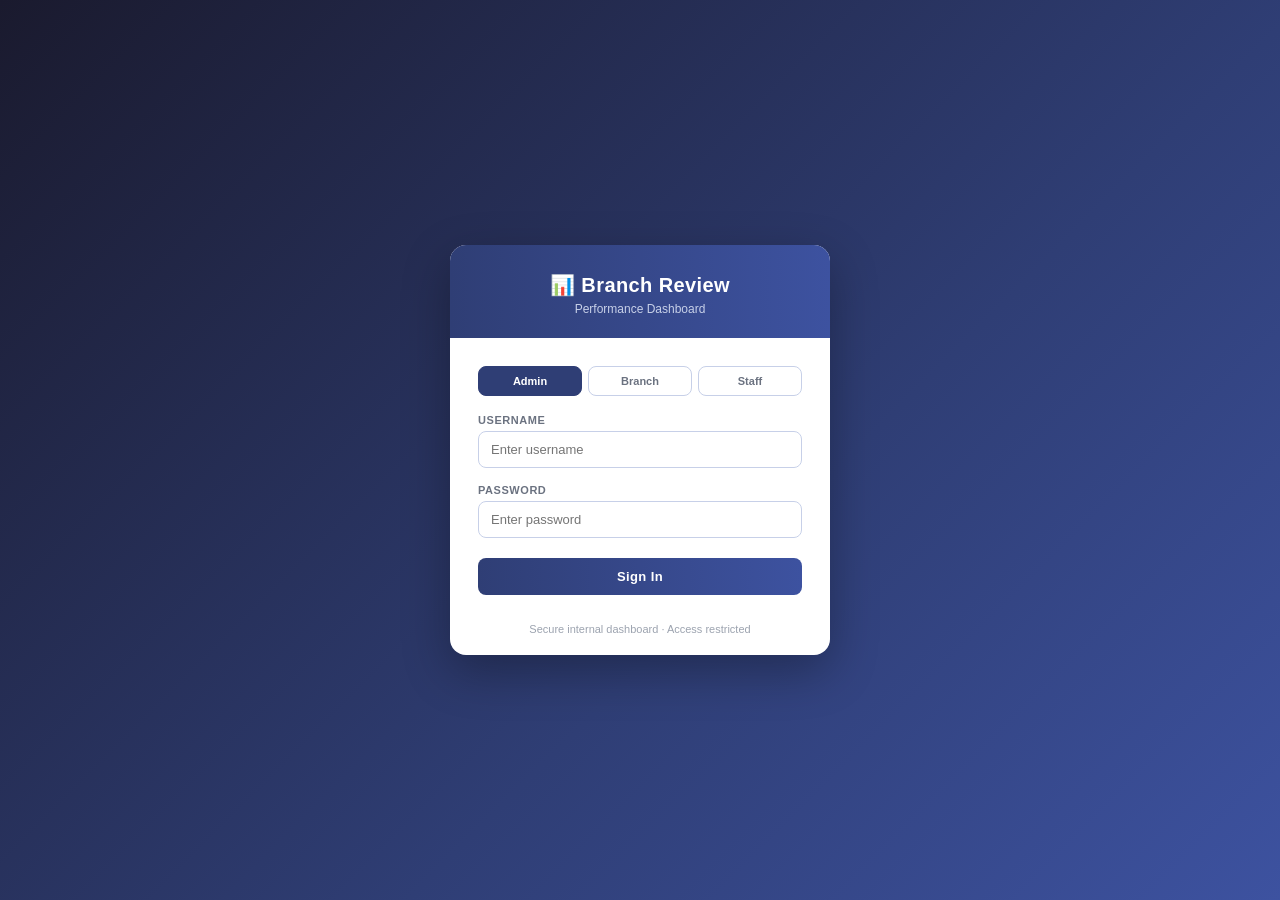
==== index.html @ c867aa6b "Update index.html" ====
<!DOCTYPE html>
<html lang="en">
<head>
  <title>Branch Review Dashboard</title>
  <meta name="viewport" content="width=device-width, initial-scale=1">
  <link href="https://fonts.googleapis.com/css2?family=Inter:ital,opsz,wght@0,14..32,300;0,14..32,400;0,14..32,500;0,14..32,600;0,14..32,700;1,14..32,400&display=swap" rel="stylesheet">
  <style>
    *, *::before, *::after { box-sizing: border-box; margin: 0; padding: 0; }

    :root {
      --bg:        #f0f2f8;
      --surf:      #ffffff;
      --surf2:     #f7f8fc;
      --surf3:     #eef0f7;
      --border:    rgba(60,80,160,0.13);
      --border2:   rgba(60,80,160,0.22);
      --navy:      #1e3a8a;
      --navy2:     #2d4db0;
      --navy3:     #3b5ec4;
      --text:      #0f172a;
      --text2:     #475569;
      --text3:     #94a3b8;
      --green:     #166534;
      --green-l:   #dcfce7;
      --green-b:   #86efac;
      --amber:     #92400e;
      --amber-l:   #fef3c7;
      --amber-b:   #fcd34d;
      --red:       #991b1b;
      --red-l:     #fee2e2;
      --red-b:     #fca5a5;
      --blue:      #1e40af;
      --blue-l:    #dbeafe;
      --blue-b:    #93c5fd;
      /* RD teal */
      --teal:      #0f766e;
      --teal-l:    #ccfbf1;
      --teal-b:    #5eead4;
      --r:         14px;
      --r-sm:      9px;
      --shadow:    0 1px 3px rgba(15,23,80,.07), 0 4px 16px rgba(15,23,80,.05);
      --shadow-md: 0 4px 20px rgba(15,23,80,.13);
    }

    body {
      font-family: 'Inter', system-ui, sans-serif;
      background: var(--bg);
      color: var(--text);
      font-size: 13px;
      line-height: 1.5;
      min-height: 100vh;
      -webkit-font-smoothing: antialiased;
    }

    /* ━━━ TOPBAR ━━━ */
    .topbar {
      background: var(--navy);
      height: 54px;
      padding: 0 20px;
      display: flex;
      align-items: center;
      gap: 8px;
      position: sticky;
      top: 0;
      z-index: 400;
      box-shadow: 0 2px 12px rgba(15,23,80,.25);
    }
    .topbar h1 {
      font-size: 15px;
      font-weight: 700;
      color: #fff;
      flex: 1;
      min-width: 0;
      white-space: nowrap;
      overflow: hidden;
      text-overflow: ellipsis;
      letter-spacing: -.01em;
      display: flex;
      align-items: center;
      gap: 8px;
    }
    .topbar h1::before {
      content: '';
      display: inline-block;
      width: 26px; height: 26px;
      background: linear-gradient(135deg,#60a5fa,#818cf8);
      border-radius: 7px;
      flex-shrink: 0;
    }
    .topbar a.nav-link {
      font-size: 12px;
      font-family: inherit;
      text-decoration: none;
      padding: 6px 13px;
      border-radius: 7px;
      background: rgba(255,255,255,.10);
      color: rgba(255,255,255,.88);
      font-weight: 500;
      transition: background .15s;
      white-space: nowrap;
      border: 1px solid rgba(255,255,255,.12);
    }
    .topbar a.nav-link:hover { background: rgba(255,255,255,.18); }
    .topbar a.nav-link.admin-link {
      background: rgba(251,191,36,.15);
      color: #fbbf24;
      border-color: rgba(251,191,36,.25);
    }
    select {
      font-family: inherit;
      font-size: 12px;
      padding: 6px 10px;
      border: 1px solid rgba(255,255,255,.18);
      border-radius: 7px;
      background: rgba(255,255,255,.10);
      color: #fff;
      cursor: pointer;
      outline: none;
    }
    select option { background: #1e3a8a; color: #fff; }
    .tb-btn {
      font-family: inherit;
      font-size: 12px;
      padding: 6px 13px;
      border: 1px solid rgba(255,255,255,.15);
      border-radius: 7px;
      background: rgba(255,255,255,.10);
      color: rgba(255,255,255,.88);
      cursor: pointer;
      font-weight: 500;
      transition: background .15s;
      white-space: nowrap;
    }
    .tb-btn:hover { background: rgba(255,255,255,.18); }
    .tb-btn.danger {
      background: rgba(239,68,68,.15);
      border-color: rgba(239,68,68,.25);
      color: #fca5a5;
    }
    .tb-btn.danger:hover { background: rgba(239,68,68,.25); }
    #userInfo { font-size: 11px; color: rgba(255,255,255,.4); white-space: nowrap; flex-shrink: 0; }
    .topbar-controls { display: contents; }
    .tb-hamburger { display: none; }

    /* ━━━ LAYOUT ━━━ */
    .main {
      padding: 16px 18px;
      display: flex;
      flex-direction: column;
      gap: 14px;
      max-width: 1440px;
      margin: 0 auto;
    }

    /* ━━━ BASE CARD ━━━ */
    .card {
      background: var(--surf);
      border: 1px solid var(--border);
      border-radius: var(--r);
      overflow: hidden;
      box-shadow: var(--shadow);
    }

    /* ━━━ CARD HEADER ━━━ */
    .card-head {
      padding: 12px 18px;
      border-bottom: 1px solid var(--border);
      display: flex;
      align-items: center;
      justify-content: space-between;
      flex-wrap: wrap;
      gap: 6px;
      background: var(--navy);
    }
    .card-head h2 {
      font-size: 13px;
      font-weight: 600;
      color: #fff;
      letter-spacing: -.01em;
    }
    .card-head .ch-sub {
      font-size: 11px;
      color: rgba(255,255,255,.45);
    }

    /* ━━━ MONTH ROW ━━━ */
    .months-row {
      display: flex;
      flex-wrap: wrap;
      gap: 5px;
      padding: 11px 16px;
      border-bottom: 1px solid var(--border);
      align-items: center;
      background: var(--surf2);
    }
    .months-lbl {
      font-size: 10px;
      font-weight: 600;
      letter-spacing: .08em;
      text-transform: uppercase;
      color: var(--text3);
      margin-right: 4px;
      flex-shrink: 0;
    }
    .chip {
      display: inline-block;
      padding: 4px 11px;
      border-radius: 20px;
      background: var(--surf);
      border: 1px solid var(--border2);
      font-size: 11px;
      cursor: pointer;
      color: var(--text2);
      font-weight: 500;
      transition: all .14s;
      user-select: none;
    }
    .chip.on {
      background: var(--navy);
      color: #fff;
      border-color: var(--navy);
      font-weight: 600;
    }
    .chip:hover:not(.on) { background: var(--surf3); border-color: var(--navy3); color: var(--navy); }
    .chip-action {
      font-family: inherit;
      font-size: 10px;
      padding: 4px 10px;
      border-radius: 20px;
      background: transparent;
      border: 1px solid var(--border2);
      color: var(--text3);
      cursor: pointer;
      transition: all .14s;
    }
    .chip-action:hover { background: var(--surf3); color: var(--text2); border-color: var(--border2); }

    /* ━━━ KPI METRICS ROW ━━━ */
    .metrics-row {
      display: grid;
      grid-template-columns: repeat(auto-fit, minmax(140px, 1fr));
      gap: 12px;
      padding: 14px 16px;
      background: var(--surf2);
      border-bottom: 1px solid var(--border);
    }
    .mc {
      background: var(--surf);
      border-radius: var(--r-sm);
      padding: 13px 15px;
      border: 1px solid var(--border);
      position: relative;
      overflow: hidden;
      transition: box-shadow .18s;
    }
    .mc:hover { box-shadow: var(--shadow-md); }
    .mc::after {
      content: '';
      position: absolute;
      left: 0; top: 0; bottom: 0;
      width: 3px;
      background: linear-gradient(180deg, #60a5fa, #818cf8);
      border-radius: 3px 0 0 3px;
    }
    .mc.mc-green::after { background: linear-gradient(180deg,#4ade80,#22c55e); }
    .mc.mc-red::after   { background: linear-gradient(180deg,#f87171,#ef4444); }
    .mc.mc-amber::after { background: linear-gradient(180deg,#fbbf24,#f59e0b); }
    .mc.mc-rddue { background: #fef2f2; }
    .mc.mc-rddue::after { background: linear-gradient(180deg,#f87171,#b91c1c); }
    .mc.mc-rddue:hover { box-shadow: 0 2px 10px rgba(220,38,38,.18); }
    .mc.mc-closing { background: #eef2ff; }
    .mc.mc-closing::after { background: linear-gradient(180deg,#818cf8,#4338ca); }
    .mc.mc-closing:hover { box-shadow: 0 2px 10px rgba(67,56,202,.18); }
    .ml { font-size: 10px; color: var(--text3); margin-bottom: 5px; text-transform: uppercase; letter-spacing: .07em; font-weight: 600; }
    .mv { font-size: 22px; font-weight: 700; line-height: 1.1; font-variant-numeric: tabular-nums; }
    .ms { font-size: 10px; color: var(--text3); margin-top: 3px; }

    /* ━━━ TABLES ━━━ */
    table { width: 100%; border-collapse: collapse; font-size: 12px; }
    thead th {
      background: var(--surf2);
      color: var(--text3);
      padding: 9px 13px;
      text-align: left;
      font-weight: 600;
      font-size: 10px;
      letter-spacing: .07em;
      text-transform: uppercase;
      border-bottom: 1px solid var(--border);
      white-space: nowrap;
    }
    td {
      padding: 9px 13px;
      border-bottom: 1px solid var(--border);
      vertical-align: middle;
    }
    tr:last-child td { border-bottom: none; }
    tbody tr:hover td { background: var(--surf2); }

    /* staff card layout — flex-based rows, no tables */

    /* ━━━ PROGRESS BAR ━━━ */
    .bar-wrap { display: flex; align-items: center; gap: 7px; }
    .bar-bg {
      flex: 1;
      height: 6px;
      border-radius: 3px;
      background: var(--surf3);
      overflow: hidden;
      min-width: 50px;
    }
    .bar-fill { height: 100%; border-radius: 3px; transition: width .4s ease; }

    /* ━━━ BADGES ━━━ */
    .badge {
      font-size: 10px;
      padding: 2px 8px;
      border-radius: 20px;
      font-weight: 600;
      white-space: nowrap;
      letter-spacing: .02em;
      display: inline-block;
    }
    .bg { background: var(--red-l);   color: var(--red);   border: 1px solid var(--red-b); }
    .ba { background: var(--amber-l); color: var(--amber); border: 1px solid var(--amber-b); }
    .bn { background: var(--green-l); color: var(--green); border: 1px solid var(--green-b); }
    .bb { background: var(--blue-l);  color: var(--blue);  border: 1px solid var(--blue-b); }

    /* ━━━ TABS ━━━ */
    .tab-row {
      display: flex;
      border-bottom: 1px solid var(--border);
      overflow-x: auto;
      background: var(--surf2);
      scrollbar-width: none;
    }
    .tab-row::-webkit-scrollbar { display: none; }
    .tab {
      padding: 12px 18px;
      font-size: 12px;
      cursor: pointer;
      border-bottom: 2px solid transparent;
      color: var(--text3);
      white-space: nowrap;
      flex-shrink: 0;
      font-weight: 500;
      transition: all .14s;
    }
    .tab.on { border-bottom-color: var(--navy); color: var(--navy); background: var(--surf); font-weight: 600; }
    .tab:hover:not(.on) { background: var(--surf3); color: var(--text2); }
    .tp { display: none; }
    .tp.on { display: block; }

    /* ━━━ STAFF GRID ━━━ */
    .staff-grid {
      display: grid;
      grid-template-columns: repeat(auto-fill, minmax(520px, 1fr));
      gap: 20px;
      padding: 20px;
    }

    /* ━━━ STAFF CARD ━━━ */
    .sc {
      background: var(--surf);
      border-radius: 20px;
      overflow: hidden;
      box-shadow: 0 1px 4px rgba(15,23,80,.06), 0 6px 24px rgba(15,23,80,.08), 0 0 0 1px rgba(60,80,160,.10);
      transition: box-shadow .3s, transform .2s;
      position: relative;
      display: flex;
      flex-direction: column;
    }
    .sc:hover {
      box-shadow: 0 8px 32px rgba(15,23,80,.15), 0 24px 56px rgba(15,23,80,.10), 0 0 0 1px rgba(60,80,160,.16);
      transform: translateY(-3px);
    }

    /* ── Card header ── */
    .sc-head {
      padding: 20px 22px 18px;
      background: linear-gradient(135deg, #1a3475 0%, #2347a8 55%, #3358c8 100%);
      display: flex;
      align-items: center;
      gap: 16px;
      position: relative;
      overflow: hidden;
    }
    /* Decorative soft radial glow */
    .sc-head::after {
      content: '';
      position: absolute;
      right: -30px; top: -40px;
      width: 140px; height: 140px;
      border-radius: 50%;
      background: radial-gradient(circle, rgba(255,255,255,.10) 0%, transparent 70%);
      pointer-events: none;
    }

    .avatar {
      width: 46px; height: 46px;
      border-radius: 14px;
      background: rgba(255,255,255,.15);
      border: 2px solid rgba(255,255,255,.25);
      display: flex;
      align-items: center;
      justify-content: center;
      font-size: 15px;
      font-weight: 800;
      color: #fff;
      flex-shrink: 0;
      letter-spacing: .04em;
      box-shadow: 0 4px 12px rgba(0,0,0,.22), inset 0 1px 0 rgba(255,255,255,.18);
    }

    .sc-info { flex: 1; min-width: 0; }
    .sc-name {
      font-size: 16px;
      font-weight: 700;
      color: #fff;
      letter-spacing: -.015em;
      line-height: 1.2;
      white-space: nowrap;
      overflow: hidden;
      text-overflow: ellipsis;
    }
    .doj-tag {
      font-size: 11px;
      color: rgba(255,255,255,.55);
      font-weight: 400;
      margin-top: 4px;
      display: flex;
      align-items: center;
      gap: 4px;
    }
    .doj-yrs {
      color: #93c5fd;
      font-weight: 700;
      background: rgba(147,197,253,.12);
      padding: 1px 6px;
      border-radius: 20px;
    }

    /* Overall % pill — right side of header */
    .sc-pill-wrap {
      display: flex;
      flex-direction: column;
      align-items: flex-end;
      gap: 4px;
      flex-shrink: 0;
    }
    .sc-overall-pill {
      font-size: 18px;
      font-weight: 800;
      padding: 6px 14px;
      border-radius: 12px;
      letter-spacing: -.02em;
      line-height: 1;
    }
    .sc-period-lbl {
      font-size: 10px;
      color: rgba(255,255,255,.45);
      font-weight: 500;
      letter-spacing: .04em;
      text-transform: uppercase;
    }

    /* ── Product rows ── */
    .sc-products { flex: 1; padding: 0; }

    .sc-prod-row {
      display: grid;
      grid-template-columns: 1fr auto;
      gap: 0;
      border-bottom: 1px solid #f0f2fa;
      padding: 0;
    }
    .sc-prod-row:last-child { border-bottom: none; }

    .sc-prod-main {
      padding: 14px 18px;
      display: flex;
      flex-direction: column;
      gap: 8px;
    }

    .sc-prod-top {
      display: flex;
      align-items: center;
      gap: 9px;
    }
    .prod-dot {
      width: 9px; height: 9px;
      border-radius: 50%;
      flex-shrink: 0;
    }
    .prod-name {
      font-size: 12px;
      font-weight: 700;
      color: var(--text);
      text-transform: uppercase;
      letter-spacing: .06em;
    }

    .sc-amounts {
      display: flex;
      align-items: baseline;
      gap: 6px;
      flex-wrap: wrap;
    }
    .sc-ach {
      font-size: 18px;
      font-weight: 800;
      color: var(--navy);
      font-variant-numeric: tabular-nums;
      letter-spacing: -.02em;
      cursor: pointer;
    }
    .sc-ach:hover { text-decoration: underline; text-underline-offset: 3px; text-decoration-color: rgba(59,130,246,.5); }
    .sc-sep { font-size: 12px; color: var(--text3); }
    .sc-tgt {
      font-size: 12px;
      color: var(--text3);
      font-weight: 500;
      font-variant-numeric: tabular-nums;
    }
    .sc-tgt-lbl { font-size: 10px; color: var(--text3); }

    /* Progress bar inline */
    .sc-bar-row {
      display: flex;
      align-items: center;
      gap: 8px;
      flex-wrap: wrap;
    }
    .sc-bar-bg {
      flex: 1;
      height: 4px;
      border-radius: 4px;
      background: #e8ebf8;
      overflow: hidden;
      min-width: 40px;
    }
    .sc-bar-fill {
      height: 100%;
      border-radius: 4px;
      transition: width .5s cubic-bezier(.4,0,.2,1);
    }
    .sc-pct-lbl {
      font-size: 11px;
      font-weight: 700;
      min-width: 34px;
      text-align: right;
      font-variant-numeric: tabular-nums;
    }
    .sc-gap {
      font-size: 11px;
      font-weight: 700;
      padding: 2px 7px;
      border-radius: 6px;
    }
    .sc-gap.pos { background: #dcfce7; color: #15803d; }
    .sc-gap.neg { background: #fee2e2; color: #b91c1c; }
    .sc-gap.neu { background: #f1f5f9; color: var(--text3); }

    /* YTD gap — slightly muted style to distinguish from period gap */
    .sc-gap-ytd {
      font-size: 11px;
      font-weight: 700;
      padding: 2px 7px;
      border-radius: 6px;
      border: 1px dashed;
      display: inline-flex;
      align-items: center;
      gap: 3px;
    }
    .sc-gap-ytd.pos { background: #f0fdf4; color: #15803d; border-color: #86efac; }
    .sc-gap-ytd.neg { background: #fff5f5; color: #b91c1c; border-color: #fca5a5; }
    .sc-gap-ytd.neu { background: #f8fafc; color: var(--text3); border-color: #cbd5e1; }
    .sc-gap-ytd-lbl { font-size: 9px; font-weight: 800; letter-spacing: .06em; opacity: .75; }

    /* Right side: badge */
    .sc-prod-right {
      padding: 14px 16px 14px 0;
      display: flex;
      flex-direction: column;
      align-items: flex-end;
      justify-content: center;
      gap: 6px;
    }

    /* Outstanding inlined under each product */
    .sc-outstanding {
      margin: 0 18px 12px;
      padding: 9px 12px;
      border-radius: 10px;
      display: flex;
      align-items: center;
      gap: 10px;
      border: 1px solid;
    }
    .sc-outstanding.out-inv { background: #eff6ff; border-color: #bfdbfe; }
    .sc-outstanding.out-gl  { background: #fffbeb; border-color: #fde68a; }
    .sc-outstanding.out-rd  { background: #f0fdfa; border-color: #a7f3d0; }
    .sc-out-icon {
      width: 30px; height: 30px;
      border-radius: 8px;
      display: flex; align-items: center; justify-content: center;
      font-size: 15px; flex-shrink: 0;
    }
    .out-inv .sc-out-icon { background: #dbeafe; }
    .out-gl  .sc-out-icon { background: #fef3c7; }
    .out-rd  .sc-out-icon { background: #ccfbf1; }
    .sc-out-info { flex: 1; min-width: 0; }
    .sc-out-lbl {
      font-size: 10px; font-weight: 600;
      text-transform: uppercase; letter-spacing: .07em;
      margin-bottom: 1px;
    }
    .out-inv .sc-out-lbl { color: #1e40af; }
    .out-gl  .sc-out-lbl { color: #92400e; }
    .out-rd  .sc-out-lbl { color: #0f766e; }
    .sc-out-val {
      font-size: 15px; font-weight: 800;
      font-variant-numeric: tabular-nums;
    }
    .out-inv .sc-out-val { color: #1d4ed8; }
    .out-gl  .sc-out-val { color: #b45309; }
    .out-rd  .sc-out-val { color: #0f766e; }

    /* RD Due pill — sits beside RD Outstanding, clickable drill-down */
    .sc-outstanding.out-rddue { background: #fef2f2; border-color: #fecaca; cursor: pointer; transition: box-shadow .15s, transform .15s; }
    .sc-outstanding.out-rddue:hover { box-shadow: 0 2px 8px rgba(220,38,38,.18); transform: translateY(-1px); }
    .out-rddue .sc-out-icon { background: #fee2e2; }
    .out-rddue .sc-out-lbl  { color: #b91c1c; }
    .out-rddue .sc-out-val  { color: #b91c1c; }
    .sc-out-sub {
      font-size: 10.5px; font-weight: 600; color: #b91c1c; opacity: .75;
      margin-top: 1px;
    }
    .sc-out-chevron { font-size: 11px; color: #b91c1c; opacity: .55; margin-left: 4px; }

    /* Closing pill — sits beside RD Due, clickable drill-down */
    .sc-outstanding.out-closing { background: #eef2ff; border-color: #c7d2fe; cursor: pointer; transition: box-shadow .15s, transform .15s; }
    .sc-outstanding.out-closing:hover { box-shadow: 0 2px 8px rgba(67,56,202,.18); transform: translateY(-1px); }
    .out-closing .sc-out-icon { background: #e0e7ff; }
    .out-closing .sc-out-lbl  { color: #4338ca; }
    .out-closing .sc-out-val  { color: #4338ca; }
    .out-closing .sc-out-sub  { color: #4338ca; }
    .out-closing .sc-out-chevron { color: #4338ca; }

    /* BL branch row */
    .sc-bl-row {
      display: flex;
      align-items: center;
      gap: 9px;
      padding: 14px 18px;
      border-bottom: 1px solid #f0f2fa;
    }
    .sc-bl-row:last-child { border-bottom: none; }
    .sc-bl-ach {
      font-size: 18px; font-weight: 800;
      color: var(--navy); font-variant-numeric: tabular-nums;
      cursor: pointer;
    }
    .sc-bl-ach:hover { text-decoration: underline; text-underline-offset: 3px; }
    .sc-bl-note { font-size: 11px; color: var(--text3); font-style: italic; }

    /* ━━━ RANKINGS ━━━ */
    .rank-row {
      display: flex;
      align-items: center;
      gap: 10px;
      padding: 10px 16px;
      border-bottom: 1px solid var(--border);
      font-size: 12px;
      background: var(--surf);
      transition: background .13s;
    }
    .rank-row:last-child { border-bottom: none; }
    .rank-row:hover { background: var(--surf2); }
    .rnum {
      width: 26px; height: 26px;
      border-radius: 50%;
      background: var(--surf3);
      display: flex;
      align-items: center;
      justify-content: center;
      font-size: 10px;
      font-weight: 700;
      flex-shrink: 0;
      border: 1px solid var(--border2);
      color: var(--navy2);
    }
    .rnum.gold   { background: #fef3c7; color: #92400e; border-color: #fcd34d; }
    .rnum.silver { background: #f1f5f9; color: #64748b; border-color: #cbd5e1; }
    .rnum.bronze { background: #fef0e6; color: #9a3412; border-color: #fdba74; }

    /* ━━━ SECTION DIVIDERS ━━━ */
    .sec-label {
      font-size: 10px;
      font-weight: 700;
      letter-spacing: .09em;
      color: var(--text3);
      padding: 8px 16px;
      text-transform: uppercase;
      background: var(--surf2);
      border-top: 1px solid var(--border);
      border-bottom: 1px solid var(--border);
      display: flex;
      align-items: center;
      gap: 7px;
    }
    .sec-dot {
      width: 6px; height: 6px;
      border-radius: 50%;
      flex-shrink: 0;
    }

    /* ━━━ CORRECTIVE ACTION CARDS ━━━ */
    .ca-grid {
      display: grid;
      grid-template-columns: repeat(auto-fill, minmax(275px, 1fr));
      gap: 12px;
      padding: 14px;
    }
    .ca-card {
      border-radius: var(--r);
      overflow: hidden;
      border: 1px solid #e4e4e4;
      box-shadow: var(--shadow);
      transition: box-shadow .2s;
    }
    .ca-card:hover { box-shadow: var(--shadow-md); }
    .ca-head {
      padding: 10px 14px;
      font-size: 12px;
      font-weight: 600;
      border-bottom: 1px solid rgba(0,0,0,.09);
      display: flex;
      align-items: center;
      justify-content: space-between;
    }
    .ca-body { padding: 12px 14px; background: var(--surf); font-size: 12px; color: var(--text2); }
    .ca-stats {
      display: flex;
      gap: 12px;
      margin-bottom: 10px;
      font-size: 11px;
      flex-wrap: wrap;
      padding-bottom: 8px;
      border-bottom: 1px solid var(--border);
    }
    .step {
      display: flex;
      gap: 8px;
      align-items: flex-start;
      margin-bottom: 7px;
      padding-bottom: 7px;
      border-bottom: 1px dashed var(--border);
    }
    .step:last-child { margin-bottom: 0; padding-bottom: 0; border-bottom: none; }
    .snum {
      width: 20px; height: 20px;
      border-radius: 50%;
      background: var(--navy);
      color: #fff;
      display: flex;
      align-items: center;
      justify-content: center;
      font-size: 9px;
      font-weight: 700;
      flex-shrink: 0;
      margin-top: 1px;
    }

    /* ━━━ TREND ━━━ */
    .trend-up { color: var(--green); font-weight: 700; }
    .trend-dn { color: var(--red);   font-weight: 700; }

    /* ━━━ EMPTY / SPINNER ━━━ */
    .empty   { padding: 40px; text-align: center; color: var(--text3); font-size: 13px; }
    .spinner { padding: 50px; text-align: center; color: var(--text3); font-size: 14px; }

    /* ━━━ MODAL ━━━ */
    .overlay {
      display: none;
      position: fixed;
      inset: 0;
      background: rgba(10,16,60,.55);
      z-index: 500;
      align-items: center;
      justify-content: center;
      padding: 16px;
      backdrop-filter: blur(4px);
    }
    .overlay.open { display: flex; }
    .modal {
      background: var(--surf);
      border-radius: var(--r);
      width: 460px;
      max-width: 100%;
      max-height: 88vh;
      overflow-y: auto;
      border: 1px solid var(--border);
      box-shadow: 0 24px 64px rgba(15,23,80,.28);
    }
    .modal-head {
      padding: 13px 16px;
      border-bottom: 1px solid var(--border);
      display: flex;
      align-items: center;
      justify-content: space-between;
      background: var(--navy);
      border-radius: var(--r) var(--r) 0 0;
    }
    .modal-head h3 { font-size: 13px; font-weight: 600; color: #fff; }
    .mclose {
      background: rgba(255,255,255,.12);
      border: none;
      width: 26px; height: 26px;
      border-radius: 50%;
      color: rgba(255,255,255,.7);
      cursor: pointer;
      font-size: 16px;
      line-height: 1;
      display: flex;
      align-items: center;
      justify-content: center;
      transition: background .14s;
    }
    .mclose:hover { background: rgba(255,255,255,.22); color: #fff; }
    .modal-body { padding: 16px 18px; }

    /* ━━━ MODAL OUTSTANDING BLOCK ━━━ */
    .out-block {
      margin-top: 12px;
      padding: 11px 14px;
      border-radius: var(--r-sm);
      display: flex;
      align-items: center;
      gap: 12px;
      border: 1px solid;
    }
    .out-block.inv { background: #eff6ff; border-color: #bfdbfe; }
    .out-block.gl  { background: #fffbeb; border-color: #fde68a; }
    .out-block.rd  { background: #f0fdfa; border-color: #99f6e4; }
    .out-icon {
      width: 34px; height: 34px;
      border-radius: 9px;
      display: flex;
      align-items: center;
      justify-content: center;
      font-size: 17px;
      flex-shrink: 0;
    }
    .inv .out-icon { background: #dbeafe; }
    .gl  .out-icon { background: #fef3c7; }
    .rd  .out-icon { background: #ccfbf1; }
    .out-lbl  { font-size: 10px; font-weight: 600; text-transform: uppercase; letter-spacing: .07em; margin-bottom: 2px; }
    .inv .out-lbl { color: #1e40af; }
    .gl  .out-lbl { color: #92400e; }
    .rd  .out-lbl { color: #0f766e; }
    .out-val  { font-size: 17px; font-weight: 700; }
    .inv .out-val { color: #1e40af; }
    .gl  .out-val  { color: #92400e; }
    .rd  .out-val  { color: #0f766e; }
    .out-block.rddue { background: #fef2f2; border-color: #fecaca; }
    .rddue .out-icon { background: #fee2e2; }
    .rddue .out-lbl  { color: #b91c1c; }
    .rddue .out-val  { color: #b91c1c; }
    .out-block .out-sub { font-size: 11px; color: #7f1d1d; opacity: .8; margin-top: 3px; }
    .out-block.closing { background: #eef2ff; border-color: #c7d2fe; }
    .closing .out-icon { background: #e0e7ff; }
    .closing .out-lbl  { color: #4338ca; }
    .closing .out-val  { color: #4338ca; }
    .out-block.closing .out-sub { color: #3730a3; opacity: .85; }

    /* ━━━ REVIEWED BAR ━━━ */
    #reviewedBar {
      display: none;
      position: fixed;
      bottom: 0; left: 0; right: 0;
      z-index: 300;
      background: var(--navy);
      padding: 11px 18px;
      flex-direction: row;
      align-items: center;
      justify-content: space-between;
      box-shadow: 0 -3px 14px rgba(15,23,80,.22);
      flex-wrap: wrap;
      gap: 8px;
      border-top: 1px solid rgba(255,255,255,.1);
    }
    #reviewedBtn {
      padding: 8px 20px;
      background: #22c55e;
      color: #fff;
      border: none;
      border-radius: 8px;
      font-size: 12px;
      font-weight: 600;
      cursor: pointer;
      font-family: inherit;
      transition: opacity .15s;
    }
    #reviewedBtn:hover { opacity: .88; }

    /* ━━━ RESPONSIVE ━━━ */
    @media (max-width: 640px) {
      .topbar { padding: 0 12px; height: 50px; gap: 7px; }
      .topbar h1 { font-size: 13px; }
      .main { padding: 10px 10px; gap: 10px; }
      .metrics-row { grid-template-columns: 1fr 1fr; gap: 9px; padding: 11px 13px; }
      .staff-grid { grid-template-columns: 1fr; padding: 10px; gap: 14px; }
      .ca-grid { grid-template-columns: 1fr; padding: 10px; }
      .tab { padding: 10px 13px; font-size: 11px; }
      .sc-head { padding: 16px 16px 14px; gap: 12px; }
      .sc-name { font-size: 14px; }
      .sc-overall-pill { font-size: 16px; padding: 5px 11px; }
      .sc-prod-main { padding: 12px 14px; }
      .sc-prod-right { padding: 12px 12px 12px 0; }
      .sc-ach { font-size: 16px; }
      .sc-outstanding { margin: 0 14px 10px; }
    }

    /* ━━━ MOBILE TOPBAR MENU — collapses selects/links/buttons into a
       dropdown behind a hamburger, instead of cramming/wrapping in one row ━━━ */
    @media (max-width: 768px) {
      .tb-hamburger {
        display: flex; align-items: center; justify-content: center;
        width: 34px; height: 34px; flex-shrink: 0;
        border: 1px solid rgba(255,255,255,.18);
        border-radius: 7px;
        background: rgba(255,255,255,.10);
        color: #fff; font-size: 17px; line-height: 1;
        cursor: pointer;
      }
      .tb-hamburger:hover { background: rgba(255,255,255,.18); }
      .tb-hamburger.open { background: rgba(255,255,255,.22); }

      .topbar-controls {
        display: none;
        position: fixed;
        top: 50px; left: 0; right: 0;
        background: var(--navy);
        flex-direction: column;
        align-items: stretch;
        gap: 9px;
        padding: 14px 14px 20px;
        max-height: calc(100vh - 50px);
        overflow-y: auto;
        box-shadow: 0 10px 24px rgba(15,23,80,.4);
        z-index: 399;
        -webkit-overflow-scrolling: touch;
      }
      .topbar-controls.open { display: flex; }
      .topbar-controls .nav-link,
      .topbar-controls select,
      .topbar-controls .tb-btn {
        width: 100%;
        box-sizing: border-box;
        text-align: center;
        padding: 11px 14px;
        font-size: 13px;
      }
      .topbar-controls #adminReportLink { display: block; }
      .topbar-controls #adminReportLink .nav-link { display: block; margin-bottom: 9px; }
      .topbar-controls #adminReportLink .nav-link:last-child { margin-bottom: 0; }
      .topbar-controls #userInfo {
        text-align: center; padding: 4px 0 2px;
        border-top: 1px solid rgba(255,255,255,.12);
        margin-top: 3px; padding-top: 10px;
      }
    }

    /* ━━━━━━━━━━━━━━━━━━━━━━━━━━━━━━━━━━━━━━━━━━━━━━━━━━━━━━━
       EMPLOYEE PROFILE — additive only, does not alter any
       existing rule above. Uses its own overlay/modal ids.
       Full-screen popup, figures only — no bars/graphs.
    ━━━━━━━━━━━━━━━━━━━━━━━━━━━━━━━━━━━━━━━━━━━━━━━━━━━━━━━ */
    #profOverlay { padding: 0; }
    .modal-full {
      width: 100vw; height: 100vh;
      max-width: 100vw; max-height: 100vh;
      border-radius: 0;
      display: flex; flex-direction: column;
    }
    .modal-full .modal-head { border-radius: 0; flex-shrink: 0; }
    .modal-full .modal-body { flex: 1; overflow-y: auto; padding: 20px 22px 40px; }
    .prof-scroll-inner { max-width: 900px; margin: 0 auto; }

    .prof-search {
      width: 100%;
      padding: 10px 12px;
      border-radius: var(--r-sm);
      border: 1px solid var(--border2);
      font-size: 13px;
      font-family: inherit;
      background: var(--surf2);
      color: var(--text);
    }
    .prof-search:focus { outline: none; border-color: var(--navy3); }
    .prof-pick-row {
      display: flex; align-items: center; gap: 10px;
      padding: 10px 8px;
      border-radius: var(--r-sm);
      cursor: pointer;
      transition: background .12s;
      max-width: 560px;
    }
    .prof-pick-row:hover { background: var(--surf3); }
    .prof-pick-row + .prof-pick-row { border-top: 1px solid var(--border); }

    .prof-back {
      display: inline-block;
      font-size: 12px;
      font-weight: 600;
      color: var(--navy3);
      cursor: pointer;
      margin-bottom: 14px;
    }
    .prof-back:hover { text-decoration: underline; }

    .prof-head {
      display: flex; align-items: center; gap: 16px;
      padding-bottom: 16px;
      border-bottom: 1px solid var(--border);
      margin-bottom: 16px;
      flex-wrap: wrap;
    }
    .prof-name { font-size: 19px; font-weight: 700; color: var(--text); }
    .prof-meta-grid {
      display: flex; flex-wrap: wrap; gap: 4px 22px;
      margin-top: 6px;
    }
    .prof-meta-item { font-size: 12px; color: var(--text2); }
    .prof-meta-item b { color: var(--text); font-weight: 600; }
    .prof-rank-pill { font-size: 24px; font-weight: 800; line-height: 1; }

    .prof-stats-grid {
      display: grid; grid-template-columns: repeat(3,1fr); gap: 10px;
      margin-bottom: 4px;
    }
    .prof-stat {
      background: var(--surf2);
      border: 1px solid var(--border);
      border-radius: var(--r-sm);
      padding: 10px;
      text-align: center;
    }
    .prof-stat-v { font-size: 15px; font-weight: 700; color: var(--text); }
    .prof-stat-l { font-size: 10px; color: var(--text3); margin-top: 3px; font-weight: 500; }

    .prof-insight-box {
      background: var(--surf2);
      border: 1px solid var(--border);
      border-radius: var(--r-sm);
      padding: 4px 12px;
    }
    .prof-insight-row {
      padding: 8px 0;
      font-size: 12.5px;
      color: var(--text2);
      line-height: 1.5;
    }
    .prof-insight-row + .prof-insight-row { border-top: 1px dashed var(--border); }
    .prof-insight-row b { color: var(--text); }

    /* ── Outstanding summary cards (figures only) ── */
    .prof-outstanding-grid {
      display: grid; grid-template-columns: repeat(auto-fit,minmax(160px,1fr)); gap: 10px;
    }
    .prof-out-card {
      background: var(--surf2);
      border: 1px solid var(--border);
      border-radius: var(--r-sm);
      padding: 10px 12px;
    }
    .prof-out-card .lbl { font-size: 10px; text-transform: uppercase; color: var(--text3); font-weight: 600; letter-spacing: .05em; }
    .prof-out-card .val { font-size: 16px; font-weight: 700; color: var(--text); margin-top: 3px; }
    .prof-out-card .sub { font-size: 10.5px; color: var(--text3); margin-top: 2px; }
    .prof-out-card.due, .prof-out-card.closing { cursor: pointer; }
    .prof-out-card.due:hover, .prof-out-card.closing:hover { border-color: var(--border2); }

    /* ── Per-product detail block ── */
    .prof-detail-block {
      border: 1px solid var(--border);
      border-radius: var(--r-sm);
      margin-bottom: 16px;
      overflow: hidden;
    }
    .prof-detail-head {
      background: var(--surf2);
      padding: 10px 14px;
      font-weight: 700;
      font-size: 13px;
      display: flex; align-items: center; gap: 8px;
      border-bottom: 1px solid var(--border);
    }
    .prof-detail-body { padding: 14px; }
    .prof-subhead {
      font-size: 10.5px; font-weight: 700; text-transform: uppercase; letter-spacing: .06em;
      color: var(--text3); margin: 14px 0 8px;
    }
    .prof-subhead:first-child { margin-top: 0; }

    .prof-figure-table { width: 100%; border-collapse: collapse; font-size: 12px; }
    .prof-figure-table th {
      text-align: right; padding: 6px 8px; font-size: 10px; text-transform: uppercase;
      letter-spacing: .04em; color: var(--text3); border-bottom: 1px solid var(--border2);
    }
    .prof-figure-table th:first-child { text-align: left; }
    .prof-figure-table td { padding: 7px 8px; text-align: right; border-bottom: 1px solid var(--border); }
    .prof-figure-table td:first-child { text-align: left; font-weight: 600; }
    .prof-figure-table tr:last-child td { border-bottom: none; }
    .prof-figure-table tr.total-row td { font-weight: 700; background: var(--surf2); }
    .prof-gap-pos { color: var(--green); font-weight: 700; }
    .prof-gap-neg { color: var(--red); font-weight: 700; }
    .prof-gap-neu { color: var(--text2); font-weight: 700; }

    @media (max-width: 640px) {
      .modal-full .modal-body { padding: 14px 12px 32px; }
      .prof-stats-grid { grid-template-columns: 1fr 1fr; }
      .prof-figure-table { font-size: 11px; }
      .prof-figure-table th, .prof-figure-table td { padding: 5px 5px; }
    }
  </style>
</head>
<body>

<!-- ━━━ TOPBAR ━━━ -->
<div class="topbar">
  <h1>Branch Review Dashboard</h1>
  <button class="tb-hamburger" id="tbHamburger" onclick="toggleTopbarMenu()" aria-label="Menu">☰</button>
  <div class="topbar-controls" id="topbarControls">
    <a class='nav-link' href='/staff_dashboard'>Staff Productivity</a>
    <span id="adminReportLink" style="display:none">
      <a class='nav-link admin-link' href='/admin_report'>📋 Admin Report</a>
      <a href="#" onclick="openSNLReview();return false;" class="nav-link admin-link">🏢 SNL Review</a>
    </span>
    <select id="branchSel" onchange="onBranch();closeTopbarMenu()" style="display:none"></select>
    <select id="modeSel" onchange="onMode();closeTopbarMenu()">
      <option value="all">All staff</option>
      <option value="single">Individual</option>
    </select>
    <select id="staffSel" style="display:none" onchange="render();closeTopbarMenu()"></select>
    <span id="userInfo"></span>
    <button class="tb-btn" onclick="openProfilePicker();closeTopbarMenu()">👤 Employee Profile</button>
    <button class="tb-btn" onclick="doExport();closeTopbarMenu()">↓ Export</button>
    <button class="tb-btn danger" onclick="doLogout()">Logout</button>
  </div>
</div>

<div class="main" id="mainArea">
  <div class="spinner" id="loader">⏳ Connecting to Google Sheets…</div>
</div>

<div class="overlay" id="overlay" onclick="maybeClose(event)">
  <div class="modal" id="modal">
    <div class="modal-head">
      <h3 id="modalTitle">Details</h3>
      <button class="mclose" onclick="closeModal()">×</button>
    </div>
    <div class="modal-body" id="modalBody"></div>
  </div>
</div>

<!-- ━━━ EMPLOYEE PROFILE — dedicated overlay, independent of the modal above ━━━ -->
<div class="overlay" id="profOverlay" onclick="maybeCloseProfile(event)">
  <div class="modal modal-full" id="profModal">
    <div class="modal-head">
      <h3 id="profModalTitle">Employee Profile</h3>
      <button class="mclose" onclick="closeProfileModal()">×</button>
    </div>
    <div class="modal-body" id="profModalBody"></div>
  </div>
</div>

<script>
/* ── SSO SEED ──
   When this page is opened from another SML dashboard via openSNLReview(),
   it arrives with ?sso=1&brToken=...&brRole=... in the URL.
   Seed localStorage from those params before the SESSION check below runs,
   so the user lands directly on the dashboard without seeing the login page.
   The params are then stripped from the URL for cleanliness.
*/
(function() {
  const p = new URLSearchParams(window.location.search);
  if (p.get("sso") === "1") {
    ["brToken","brRole","brBranch","brName","brEmpId","brLoginDate"].forEach(k => {
      const v = p.get(k);
      if (v) localStorage.setItem(k, v);
    });
    // Clean the URL — replace the current history entry without the params
    const clean = window.location.pathname;
    window.history.replaceState(null, "", clean);
  }
})();

const API      = "https://script.google.com/macros/s/AKfycbxCPUgEROwobfkforYE-259KkRlXSrfAz8HyVDVMwhQ5WXk4avLxJTTk8QkBQV7aVyL/exec";
const AUTH_URL = "https://script.google.com/macros/s/AKfycby23RcAt1JXHScq5dPGgSqvxjTB_kzA2wud8Qv9Kl9LThDjGOSQWIc9k16n1cQvOo5b/exec";

const MONTHS = ["Apr","May","Jun","Jul","Aug","Sep","Oct","Nov","Dec"];

/* ━━━ DOJ-BASED TARGET PRORATION ━━━
   Staff who joined ON OR AFTER 01-Apr-2026 should have their target calculated
   only for full actual months worked — the joining month itself is excluded
   (e.g. joined 10-May-2026 → target starts from Jun onwards).
   Staff who joined before 01-Apr-2026 are unaffected (full period target applies). */
const FY_TARGET_START = new Date(2026, 3, 1); // 01-Apr-2026

function parseDOJDate(dojStr) {
  if (!dojStr) return null;
  const parts = dojStr.split("-");
  if (parts.length !== 3) return null;
  const d = new Date(`${parts[1]} ${parts[0]}, ${parts[2]}`);
  return isNaN(d.getTime()) ? null : d;
}

/* Given a staff's DOJ string and a list of month labels (subset of MONTHS),
   returns the subset of months that should count toward target for that staff. */
function getEffectiveMonths(dojStr, months) {
  const dojDate = parseDOJDate(dojStr);
  if (!dojDate || dojDate < FY_TARGET_START) return months; // no proration needed
  const dojMonthAbbr = dojDate.toLocaleString('en-US', { month: 'short' });
  const dojIdx = MONTHS.indexOf(dojMonthAbbr);
  if (dojIdx === -1) return []; // joined outside the tracked Apr–Dec window (e.g. next FY) — no target yet
  return months.filter(m => MONTHS.indexOf(m) > dojIdx);
}

const PLABEL = {
  Investment:   "Investment",
  RD:           "Recurring Deposit",
  GoldLoan:     "Gold Loan",
  BusinessLoan: "Business Loan",
  SOLAR:        "Solar",
  Visit:        "Visit"
};

const STEPS = {
  Investment: [
    "Review client portfolio for cross-sell & upsell opportunities",
    "Identify top 10 prospects not yet enrolled in any investment product",
    "Weekly 1:1 coaching session focused on investment pitch skills",
    "Set daily account-opening mini-targets to close the gap"
  ],
  RD: [
    "Focus on salary-account holders not yet enrolled in RD",
    "Run branch-level RD awareness session for walk-in customers",
    "Buddy staff with top RD performer for peer learning",
    "Set daily RD enrollment targets based on remaining gap"
  ],
  GoldLoan: [
    "Map territory for high gold-holding households",
    "Increase doorstep gold loan campaign frequency",
    "Reduce appraisal wait time — fast-track process for repeat customers",
    "Follow up with lapsed gold loan customers for renewals"
  ],
  BusinessLoan: [
    "Identify MSME clusters in the catchment area",
    "Attend local trade association events for referral leads",
    "Push pending business loan files to disbursement stage",
    "Cross-sell to current account & overdraft customers"
  ],
  SOLAR: [
    "Partner with local solar dealers for inbound referral leads",
    "Target agriculture & rural customers under solar schemes",
    "Address top objections (EMI, installation) with updated material",
    "Align with state subsidy programs to reduce customer cost"
  ],
  Visit: [
    "Increase daily field visit count by at least 2 per day",
    "Prioritise high-potential villages for cluster visits",
    "Log every visit in CRM with next follow-up action",
    "Conduct joint visits with branch manager for key prospects"
  ]
};

/* ── outstanding display config — Investment, GoldLoan, RD all treated the same way ── */
const OUT_CFG = {
  Investment: { rowCls: "out-inv", pip: "#3b82f6", label: "Outstanding",      blockCls: "inv", icon: "📈" },
  GoldLoan:   { rowCls: "out-gl",  pip: "#f59e0b", label: "Outstanding",      blockCls: "gl",  icon: "🏅" },
  RD:         { rowCls: "out-rd",  pip: "#14b8a6", label: "RD Outstanding",   blockCls: "rd",  icon: "🔄" }
};

// ── SESSION ──
const SESSION_TOKEN  = localStorage.getItem("brToken");
const SESSION_ROLE   = localStorage.getItem("brRole");
const SESSION_BRANCH = localStorage.getItem("brBranch");
const SESSION_NAME   = localStorage.getItem("brName");
const SESSION_EMPID  = localStorage.getItem("brEmpId");
const SESSION_DATE   = localStorage.getItem("brLoginDate");

function todayStr() {
  const d = new Date();
  return d.getFullYear() + "-" + String(d.getMonth()+1).padStart(2,"0") + "-" + String(d.getDate()).padStart(2,"0");
}

if (!SESSION_TOKEN || SESSION_DATE !== todayStr()) {
  window.location.href = "login.html";
}

let selMonths = new Set(["Apr"]);
let branch = null;
let allData = [];

function setupRoleUI() {
  document.getElementById("userInfo").textContent =
    SESSION_NAME + (SESSION_ROLE==="staff" ? " (Staff)" : SESSION_ROLE==="branch" ? " (Branch)" : " (Admin)");
  if (SESSION_ROLE === "admin") {
    document.getElementById("branchSel").style.display = "inline-block";
    document.getElementById("adminReportLink").style.display = "inline";
  }
  if (SESSION_ROLE === "staff") {
    const bar = document.getElementById("reviewedBar");
    bar.style.display = "flex";
    document.querySelector(".main").style.paddingBottom = "70px";
  }
}

const RD_CSV_URL = "https://docs.google.com/spreadsheets/d/e/2PACX-1vTxcZ5BVpz-jvCQze4msaEqv1uSUTS-Z-mulCPYUU9xvh0_8R4aDoMmOIMclJQbIeeVWAtA9qkyJ8Vv/pub?gid=658458096&single=true&output=csv";
const GL_CSV_URL = "https://docs.google.com/spreadsheets/d/e/2PACX-1vRR56uoynbmoUzY-qv39Bo0HUWRBV4fB2EI38BcSfpW0zxuwzGad5LGWXn3gVmU52d09uJJifMEeOeH/pub?gid=1302922724&single=true&output=csv";
const RD_DUE_CSV_URL = "https://docs.google.com/spreadsheets/d/e/2PACX-1vRuvWqZEdMyig6Hht7u-WjVs0mi_VT2ygSgoXn6zs_85aURWB95zaeqxAvdMzbm4XGv-XrwhrBVKBux/pub?gid=0&single=true&output=csv";
const CLOSING_CSV_URL = "https://docs.google.com/spreadsheets/d/e/2PACX-1vTxcZ5BVpz-jvCQze4msaEqv1uSUTS-Z-mulCPYUU9xvh0_8R4aDoMmOIMclJQbIeeVWAtA9qkyJ8Vv/pub?gid=284707732&single=true&output=csv";

async function fetchGoldLoanTargets() {
  try {
    const res = await fetch(GL_CSV_URL);
    const text = await res.text();
    const rows = text.split('\n');
    if (rows.length < 2) return {};

    const headers = rows[0].split(',').map(h => h.trim());
    const branchIdx = headers.indexOf('BRANCH');
    const targetIdx = headers.indexOf('TARGET');
    if (branchIdx === -1 || targetIdx === -1) return {};

    const glMap = {};
    for (let i = 1; i < rows.length; i++) {
      if (!rows[i].trim()) continue;

      // Custom parser to handle quotes and commas inside numbers (e.g., "5,00,000")
      let cols = [];
      let current = "";
      let inQuotes = false;
      for (let char of rows[i]) {
        if (char === '"') inQuotes = !inQuotes;
        else if (char === ',' && !inQuotes) { cols.push(current); current = ""; }
        else current += char;
      }
      cols.push(current);

      const branchName = (cols[branchIdx] || "").trim();
      const tgtStr = (cols[targetIdx] || "").replace(/,/g, '').replace(/"/g, '').trim();
      const tgtVal = parseFloat(tgtStr) || 0;

      if (branchName) glMap[branchName.toLowerCase()] = tgtVal;
    }
    return glMap;
  } catch (e) {
    console.error("Error fetching Gold Loan Target CSV:", e);
    return {};
  }
}

async function fetchRDOutstanding() {
  try {
    const res = await fetch(RD_CSV_URL);
    const text = await res.text();
    const rows = text.split('\n');
    if (rows.length < 2) return {};

    const headers = rows[0].split(',').map(h => h.trim());
    const nameIdx = headers.indexOf('Staff Members');
    const compIdx = headers.indexOf('Company');
    const outIdx  = headers.indexOf('Total Outstanding');

    if (nameIdx === -1 || compIdx === -1 || outIdx === -1) return {};

    const rdMap = {};
    for (let i = 1; i < rows.length; i++) {
      if (!rows[i].trim()) continue;

      // Custom parser to handle quotes and commas inside numbers (e.g., "5,00,000")
      let cols = [];
      let current = "";
      let inQuotes = false;
      for (let char of rows[i]) {
        if (char === '"') inQuotes = !inQuotes;
        else if (char === ',' && !inQuotes) { cols.push(current); current = ""; }
        else current += char;
      }
      cols.push(current);

      const comp = (cols[compIdx] || "").trim();
      
      // Filter for SML only
      if (comp === "SML") {
        const name = (cols[nameIdx] || "").trim();
        // Remove formatting characters to get a clean float
        const outValStr = (cols[outIdx] || "").replace(/,/g, '').replace(/"/g, '').trim();
        const outVal = parseFloat(outValStr) || 0;
        
        if (name) rdMap[name.toLowerCase()] = outVal;
      }
    }
    return rdMap;
  } catch (e) {
    console.error("Error fetching RD CSV:", e);
    return {};
  }
}

/* ━━━ SML COMPANY NORMALIZATION ━━━
   The raw RD due register's "Company" column is unreliable: for a large
   chunk of true-SML rows, whoever exports the sheet puts the BRANCH CODE
   (e.g. "PTNA", "PBVR", "EKM") or even an EMPLOYEE CODE (e.g. "8079") into
   the Company cell instead of the literal "SML" — the real Branch cell is
   left blank in those rows. Filtering on Company === "SML" alone silently
   drops all of those rows, which is why most staff were showing zero or
   undercounted RD dues. Cross-checked row-by-row against the uploaded
   Branch_RD_due_MIS workbook's "sml" sheet, which lists every known SML
   branch-code variant and employee code. Anything matching either list
   (or the literal "SML") is treated as an SML row. */
const SML_BRANCH_VARIANTS = new Set([
  "SML","ALATHUR","ALTR","ALTHR","ANGAMALY","AGLY","CHENGANNOOR","CHGR","CHNR",
  "EDAPPALLY","EDP","HARIPPAD","HRPD","KATTAPPANA","KTPNA","KATTAPANA",
  "KODUVAYOOR","KDVR","KODUVAYUR","KOTTAYAM","KTYM","KUNNAMKULAM",
  "KUZHALMANNAM","KZLM","MATTANCHERY","MTRY","MTTRY","MAVELIKKARA","MKVR","MVKR",
  "MUVATTUPUZHA","MVPA","NEDUMKANDOM","NDKM","NEDUMKANDAM","NENMARA","NMRA",
  "PARAVOOR","PRVR","PATHANAMTHITTA","PTNA","PERUMBAVOOR","PBVR","PRBR",
  "THIRUVALLA","TRVLA","TRVL","THIRUVILAMALAI","TRWLM","TVMLA","THODUPUZHA","TDPA",
  "KKM BRANCH","CO","EKM"
]);
const SML_EMP_CODES = new Set([
  "8079","8196","8206","8254","8023","8167","8059","8117","8134","8241","8011",
  "8189","8207","8004","8012","8031","8081","8132","8192","8030","8211","8075",
  "8090","8120","8197","8116","8216","8247","8251","8045","8060","8109","8142",
  "8017","8173","8240","8255","8140","8183","8244","8252","8092","8164","8165","8212"
]);
function isSMLCompany(raw) {
  const v = (raw || "").trim().toUpperCase();
  if (!v) return false;
  return v === "SML" || SML_BRANCH_VARIANTS.has(v) || SML_EMP_CODES.has(v);
}

/* ━━━ RD DUE (count + amount, per-account drill-down) ━━━
   Reads the raw per-account RD due register CSV (same shape as the
   Branch_RD_due_MIS workbook: one row per RD account). For each row:
     - Inst_Amount  → the account's raw monthly installment amount (₹), used AS-IS, never multiplied.
     - Due_Amt      → the COUNT of pending/missed installments for that account.
     - Amount Due   → Inst_Amount × Due_Amt, computed fresh per account (this is the only place multiplication happens).
   "a/cs pending" is the COUNT OF DISTINCT DUE ACCOUNTS (one per row that
   has Due_Amt > 0) — NOT the sum of Due_Amt across accounts, which was
   the earlier bug (that summed pending-installment counts across
   accounts instead of counting the accounts themselves).
   Rows are summed per staff, restricted to SML rows only via
   isSMLCompany(), and the individual due accounts are kept for the
   drill-down modal (Share_Name, Inst_Amount, Due_Amt, Amount Due). */
async function fetchRDDue() {
  try {
    const res = await fetch(RD_DUE_CSV_URL);
    const text = await res.text();
    const rows = text.split('\n');
    if (rows.length < 2) return {};

    const headers   = rows[0].split(',').map(h => h.trim());
    const nameIdx    = headers.indexOf('Staff_Name');
    const compIdx     = headers.indexOf('Company');
    const shareIdx    = headers.indexOf('Share_Name');
    const instIdx      = headers.indexOf('Inst_Amount');
    const dueAmtIdx    = headers.indexOf('Due_Amt');    // COUNT of pending installments
    const statusIdx    = headers.indexOf('Depo_Status');
    if (nameIdx === -1 || dueAmtIdx === -1) return {};

    const dueMap = {};
    for (let i = 1; i < rows.length; i++) {
      if (!rows[i].trim()) continue;

      // Custom parser to handle quotes and commas inside numbers (e.g., "5,00,000")
      let cols = [];
      let current = "";
      let inQuotes = false;
      for (let char of rows[i]) {
        if (char === '"') inQuotes = !inQuotes;
        else if (char === ',' && !inQuotes) { cols.push(current); current = ""; }
        else current += char;
      }
      cols.push(current);

      if (compIdx !== -1 && !isSMLCompany(cols[compIdx])) continue;
      if (statusIdx !== -1) {
        const st = (cols[statusIdx] || "").trim().toLowerCase();
        if (st === "terminated") continue;
      }

      const name = (cols[nameIdx] || "").trim();
      if (!name) continue;

      const dueCntStr = (cols[dueAmtIdx] || "").replace(/,/g,'').replace(/"/g,'').trim();
      const dueCnt = parseInt(dueCntStr, 10) || 0;
      if (dueCnt <= 0) continue; // not currently due — skip this account entirely

      const instStr = instIdx !== -1 ? (cols[instIdx] || "").replace(/,/g,'').replace(/"/g,'').trim() : "";
      const instAmt = parseFloat(instStr) || 0;   // raw installment amount — never multiplied
      const dueAmount = instAmt * dueCnt;          // the ONLY multiplication: Inst_Amount × Due_Amt

      const shareName = shareIdx !== -1 ? (cols[shareIdx] || "").trim() : "";
      const key = name.toLowerCase();
      if (!dueMap[key]) dueMap[key] = { accountCount: 0, installmentTotal: 0, amount: 0, accounts: [] };
      dueMap[key].accountCount     += 1;        // ← one per due ACCOUNT, not per installment
      dueMap[key].installmentTotal += dueCnt;   // total pending installment-months (informational)
      dueMap[key].amount           += dueAmount;
      dueMap[key].accounts.push({ shareName, instAmt, dueCnt, dueAmount });
    }
    return dueMap;
  } catch (e) {
    console.error("Error fetching RD Due CSV:", e);
    return {};
  }
}

/* ━━━ CLOSING (count + amount, per-transaction drill-down) ━━━
   Reads the published "Closing" register CSV — output of closing.py
   (Deposit_Payment_With_Staff), one row per RD closing/payment
   transaction: Sl_No, Date, Deposit_No, Share_Name, Amount, Principal,
   Interest, Total_Amount, Int_Accrued, Staff_Name, Company, Branch,
   TDS, Pmt_Mode, PAN_No, TDS_Type, Branch_Raw.
   Grouped per staff (SML rows only, via the same isSMLCompany() rules
   used for RD Due — the raw Company field has the same branch-code /
   emp-code inconsistencies):
     - count  → number of closing transactions (rows) for that staff.
     - amount → sum of the "Amount" column across those rows.
   Individual transactions are kept for the drill-down modal
   (Deposit_No, Share_Name, Date, Amount). */
async function fetchClosing() {
  try {
    const res = await fetch(CLOSING_CSV_URL);
    const text = await res.text();
    const rows = text.split('\n');
    if (rows.length < 2) return {};

    const headers   = rows[0].split(',').map(h => h.trim());
    const nameIdx    = headers.indexOf('Staff_Name');
    const compIdx    = headers.indexOf('Company');
    const shareIdx   = headers.indexOf('Share_Name');
    const depIdx     = headers.indexOf('Deposit_No');
    const dateIdx    = headers.indexOf('Date');
    const amtIdx     = headers.indexOf('Amount');
    if (nameIdx === -1 || amtIdx === -1) return {};

    const closingMap = {};
    for (let i = 1; i < rows.length; i++) {
      if (!rows[i].trim()) continue;

      // Custom parser to handle quotes and commas inside numbers (e.g., "5,00,000")
      let cols = [];
      let current = "";
      let inQuotes = false;
      for (let char of rows[i]) {
        if (char === '"') inQuotes = !inQuotes;
        else if (char === ',' && !inQuotes) { cols.push(current); current = ""; }
        else current += char;
      }
      cols.push(current);

      if (compIdx !== -1 && !isSMLCompany(cols[compIdx])) continue;

      const name = (cols[nameIdx] || "").trim();
      if (!name) continue;

      const amtStr = (cols[amtIdx] || "").replace(/,/g,'').replace(/"/g,'').trim();
      const amt = parseFloat(amtStr) || 0;

      const shareName = shareIdx !== -1 ? (cols[shareIdx] || "").trim() : "";
      const depositNo = depIdx   !== -1 ? (cols[depIdx]   || "").trim() : "";
      const date       = dateIdx  !== -1 ? (cols[dateIdx]  || "").trim() : "";

      const key = name.toLowerCase();
      if (!closingMap[key]) closingMap[key] = { count: 0, amount: 0, accounts: [] };
      closingMap[key].count  += 1;
      closingMap[key].amount += amt;
      closingMap[key].accounts.push({ shareName, depositNo, date, amount: amt });
    }
    return closingMap;
  } catch (e) {
    console.error("Error fetching Closing CSV:", e);
    return {};
  }
}

async function load() {
  try {
    const r = await fetch(API + "?token=" + encodeURIComponent(SESSION_TOKEN));
    const j = await r.json();
    if (j.error === "unauthorized") { doLogout(); return; }
    allData = j.branches;

    // ━━━ INJECT RD OUTSTANDING FROM CSV ━━━
    const rdMap = await fetchRDOutstanding();
    allData.forEach(b => {
      (b.staff || []).forEach(s => {
        const sName = s.name.trim().toLowerCase();
        if (rdMap[sName] !== undefined) {
          // Initialize RD object if it doesn't exist for this staff member yet
          if (!s.metrics["RD"]) {
            s.metrics["RD"] = { monthlyAchievement: {}, monthlyTarget: 0 };
          }
          // Set the outstanding value
          s.metrics["RD"].outstanding = rdMap[sName];
        }
      });
    });
    // ━━━━━━━━━━━━━━━━━━━━━━━━━━━━━━━━━━━━━━

    // ━━━ INJECT RD DUE (count + amount) FROM CSV ━━━
    const rdDueMap = await fetchRDDue();
    allData.forEach(b => {
      (b.staff || []).forEach(s => {
        const sName = s.name.trim().toLowerCase();
        if (rdDueMap[sName] !== undefined) {
          if (!s.metrics["RD"]) {
            s.metrics["RD"] = { monthlyAchievement: {}, monthlyTarget: 0 };
          }
          s.metrics["RD"].dueCount        = rdDueMap[sName].accountCount;     // # of distinct due accounts
          s.metrics["RD"].dueInstallments = rdDueMap[sName].installmentTotal; // total pending installment-months (informational)
          s.metrics["RD"].dueAmount       = rdDueMap[sName].amount;
          s.metrics["RD"].dueAccounts     = rdDueMap[sName].accounts;
        }
      });
    });
    // ━━━━━━━━━━━━━━━━━━━━━━━━━━━━━━━━━━━━━━

    // ━━━ INJECT CLOSING (count + amount) FROM CSV ━━━
    const closingMap = await fetchClosing();
    allData.forEach(b => {
      (b.staff || []).forEach(s => {
        const sName = s.name.trim().toLowerCase();
        if (closingMap[sName] !== undefined) {
          if (!s.metrics["RD"]) {
            s.metrics["RD"] = { monthlyAchievement: {}, monthlyTarget: 0 };
          }
          s.metrics["RD"].closingCount    = closingMap[sName].count;
          s.metrics["RD"].closingAmount   = closingMap[sName].amount;
          s.metrics["RD"].closingAccounts = closingMap[sName].accounts;
        }
      });
    });
    // ━━━━━━━━━━━━━━━━━━━━━━━━━━━━━━━━━━━━━━

    // ━━━ INJECT GOLD LOAN BRANCH TARGET FROM CSV ━━━
    const glMap = await fetchGoldLoanTargets();
    allData.forEach(b => {
      const bName = b.branchName.trim().toLowerCase();
      if (glMap[bName] !== undefined) {
        b.glBranchMonthlyTarget = glMap[bName];
      }
    });
    // ━━━━━━━━━━━━━━━━━━━━━━━━━━━━━━━━━━━━━━

    setupRoleUI();
    if (SESSION_ROLE === "admin") {
      const sel = document.getElementById("branchSel");
      allData.forEach((b, i) => {
        const o = document.createElement("option");
        o.value = i; o.textContent = b.branchName;
        sel.appendChild(o);
      });
    } else {
      allData = allData.filter(b =>
        b.branchName.trim().toLowerCase() === SESSION_BRANCH.trim().toLowerCase()
      );
    }
    buildShell();
    onBranch();
  } catch(e) {
    document.getElementById("loader").textContent = "❌ Could not load data. Check API URL and CORS settings.";
  }
}

function onBranch() {
  const sel = document.getElementById("branchSel");
  const i   = SESSION_ROLE === "admin" ? (sel.value || 0) : 0;
  branch    = allData[i];
  if (!branch) return;
  const ss = document.getElementById("staffSel");
  ss.innerHTML = "";
  (branch.staff || []).forEach(s => {
    const o = document.createElement("option");
    o.value = s.name; o.textContent = s.name;
    ss.appendChild(o);
  });
  render();
}

function doLogout() { localStorage.clear(); window.location.href = "login.html"; }

function openSNLReview() {
  // Pass current session to snlreview.netlify.app via URL params.
  // The SNL site seeds its own localStorage from these params on load, bypassing its login page.
  const p = new URLSearchParams({
    brToken:     localStorage.getItem("brToken")     || "",
    brRole:      localStorage.getItem("brRole")      || "",
    brBranch:    localStorage.getItem("brBranch")    || "",
    brName:      localStorage.getItem("brName")      || "",
    brEmpId:     localStorage.getItem("brEmpId")     || "",
    brLoginDate: localStorage.getItem("brLoginDate") || ""
  });
  window.open("https://snlreview.netlify.app/?sso=1&" + p.toString(), "_blank");
}

async function markReviewed() {
  const btn = document.getElementById("reviewedBtn");
  const msg = document.getElementById("reviewedMsg");
  btn.disabled = true; btn.textContent = "Saving…";
  try {
    const res  = await fetch(AUTH_URL, { method:"POST", headers:{"Content-Type":"application/json"}, body:JSON.stringify({action:"markReviewed",token:SESSION_TOKEN}) });
    const data = await res.json();
    if (data.ok) {
      btn.textContent = "✓ Reviewed"; btn.style.background = "#16a34a"; btn.disabled = true;
      msg.textContent = data.alreadyMarked ? "✅ Already marked as reviewed today." : "✅ Marked as reviewed for today. Thank you!";
    } else {
      btn.disabled = false; btn.textContent = "✓ Mark as Reviewed";
      alert(data.error || "Could not save. Try again.");
    }
  } catch(e) { btn.disabled = false; btn.textContent = "✓ Mark as Reviewed"; alert("Network error. Please try again."); }
}

async function checkReviewedStatus() {
  if (SESSION_ROLE !== "staff") return;
  try {
    const res  = await fetch(AUTH_URL, { method:"POST", headers:{"Content-Type":"application/json"}, body:JSON.stringify({action:"markReviewed",token:SESSION_TOKEN}) });
    const data = await res.json();
    if (data.ok && data.alreadyMarked) {
      document.getElementById("reviewedBtn").textContent      = "✓ Reviewed";
      document.getElementById("reviewedBtn").style.background = "#16a34a";
      document.getElementById("reviewedBtn").disabled         = true;
      document.getElementById("reviewedMsg").textContent      = "✅ Already marked as reviewed today.";
    }
  } catch(e) {}
}

function getMonths() { return MONTHS.filter(m => selMonths.has(m)); }

function getStaff() {
  const m = document.getElementById("modeSel").value;
  const n = document.getElementById("staffSel").value;
  let list = branch ? branch.staff || [] : [];
  if (m === "single") list = list.filter(s => s.name === n);
  return list;
}

function onMode() {
  const m = document.getElementById("modeSel").value;
  document.getElementById("staffSel").style.display = m === "single" ? "inline-block" : "none";
  render();
}

function calc(metric, months, doj) {
  const useMonths = doj ? getEffectiveMonths(doj, months) : months;
  let ach = 0;
  useMonths.forEach(m => ach += (metric.monthlyAchievement[m] || 0));
  const tgt = (metric.monthlyTarget || 0) * useMonths.length;
  const pct = tgt > 0 ? Math.round(ach / tgt * 100) : 0;
  return { ach, tgt, pct, gap: ach - tgt };
}

function pc(p) { return p >= 100 ? "#16a34a" : p >= 75 ? "#d97706" : "#dc2626"; }
function bc(p) { return p >= 100 ? "bn" : p >= 75 ? "ba" : "bg"; }

function fmt(n) {
  n = Math.round(n);
  const a = Math.abs(n), s = n < 0 ? "-" : "";
  if (a >= 10000000) return s + (a/10000000).toFixed(1) + "Cr";
  if (a >= 100000)   return s + (a/100000).toFixed(1) + "L";
  if (a >= 1000)     return s + (a/1000).toFixed(1) + "K";
  return n.toLocaleString();
}

/* Full unabbreviated amount — used in staff cards for clarity */
const MONEY_KEYS = new Set(["Investment","RD","GoldLoan","BusinessLoan"]);
function fmtFull(n, key) {
  n = Math.round(n);
  if (n === 0) return "0";
  if (key && !MONEY_KEYS.has(key)) {
    // Non-money product (Solar, Visit) — plain number, no ₹
    const sign = n < 0 ? "−" : "";
    return sign + Math.abs(n).toLocaleString('en-IN');
  }
  const sign = n < 0 ? "−" : "";
  return sign + "₹" + Math.abs(n).toLocaleString('en-IN');
}

/* Product accent colours for the card dot */
const PROD_COLOR = {
  Investment:   "#3b82f6",
  RD:           "#14b8a6",
  GoldLoan:     "#f59e0b",
  BusinessLoan: "#8b5cf6",
  SOLAR:        "#22c55e",
  Visit:        "#f97316"
};

function initials(name) {
  return (name || "").trim().split(/\s+/).slice(0,2).map(w => w[0]?.toUpperCase() || "").join("");
}

/* Safe to drop inside a single-quoted HTML attribute — escapes stray ' */
function attrJSON(obj) {
  return JSON.stringify(obj).replace(/'/g, "\\u0027");
}

/* ── SHELL ── */
function buildShell() {
  document.getElementById("mainArea").innerHTML = `
    <div class="card">
      <div class="months-row" id="mrow"></div>
    </div>
    <div id="snap"></div>
    <div class="card">
      <div class="tab-row">
        <div class="tab on"  onclick="swTab('staff',this)">Staff Performance</div>
        <div class="tab"     onclick="swTab('rank',this)">Rankings</div>
        <div class="tab"     onclick="swTab('corrective',this)">Corrective Actions</div>
        <div class="tab"     onclick="swTab('trend',this)">Month Trend</div>
      </div>
      <div class="tp on" id="tp-staff"></div>
      <div class="tp"    id="tp-rank"></div>
      <div class="tp"    id="tp-corrective"></div>
      <div class="tp"    id="tp-trend"></div>
    </div>`;
  buildMonthRow();
}

function buildMonthRow() {
  const row = document.getElementById("mrow");
  row.innerHTML = `<span class="months-lbl">Months</span>`;
  MONTHS.forEach(m => {
    const c = document.createElement("span");
    c.className = "chip" + (selMonths.has(m) ? " on" : "");
    c.textContent = m;
    c.onclick = () => {
      if (selMonths.has(m)) { if (selMonths.size > 1) selMonths.delete(m); }
      else selMonths.add(m);
      buildMonthRow(); render();
    };
    row.appendChild(c);
  });
  const ab = document.createElement("button");
  ab.className = "chip-action"; ab.textContent = "All"; ab.style.marginLeft = "6px";
  ab.onclick = () => { MONTHS.forEach(m => selMonths.add(m)); buildMonthRow(); render(); };
  row.appendChild(ab);
  const cb = document.createElement("button");
  cb.className = "chip-action"; cb.textContent = "Clear"; cb.style.marginLeft = "3px";
  cb.onclick = () => {
    const first = selMonths.values().next().value;
    selMonths.clear(); selMonths.add(first);
    buildMonthRow(); render();
  };
  row.appendChild(cb);
}

function swTab(name, el) {
  document.querySelectorAll(".tab").forEach(t => t.classList.remove("on"));
  document.querySelectorAll(".tp").forEach(p => p.classList.remove("on"));
  el.classList.add("on");
  document.getElementById("tp-" + name).classList.add("on");
}

/* ── RENDER ── */
function render() {
  if (!branch) return;
  const months = getMonths();
  const staff  = getStaff();
  renderSnap(staff, months);
  renderStaff(staff, months);
  renderRank(staff, months);
  renderCorrective(staff, months);
  renderTrend(staff, months);
}

/* ── SNAPSHOT ── */
function renderSnap(staff, months) {
  let totals = {};
  staff.forEach(s => {
    for (let k in s.metrics) {
      if (!totals[k]) totals[k] = { tgt: 0, ach: 0 };
      const metric = s.metrics[k];
      months.forEach(m => { totals[k].ach += (metric.monthlyAchievement[m] || 0); });
      if (k !== "BusinessLoan") { totals[k].tgt += (metric.monthlyTarget || 0) * getEffectiveMonths(s.doj, months).length; }
    }
  });
  if (totals["BusinessLoan"]) {
    const blMonthly = branch.blBranchMonthlyTarget || 0;
    const blAnnual  = branch.blBranchTotalTarget   || 0;
    totals["BusinessLoan"].tgt = blAnnual > 0 ? blAnnual : (blMonthly * months.length);
  }
  if (totals["GoldLoan"] && branch.glBranchMonthlyTarget) {
    totals["GoldLoan"].tgt = branch.glBranchMonthlyTarget * months.length;
  }

  /* ━━━ YTD TOTALS (Apr → last selected month) — needed for the per-product Gap (YTD) column ━━━ */
  const lastSelMonth = [...months].sort((a,b) => MONTHS.indexOf(a) - MONTHS.indexOf(b)).at(-1);
  const ytdMonthsList = MONTHS.slice(0, MONTHS.indexOf(lastSelMonth) + 1);
  let ytdTotals = {};
  staff.forEach(s => {
    for (let k in s.metrics) {
      if (!ytdTotals[k]) ytdTotals[k] = { tgt: 0, ach: 0 };
      const metric   = s.metrics[k];
      const effMonths = getEffectiveMonths(s.doj, ytdMonthsList);
      effMonths.forEach(m => { ytdTotals[k].ach += (metric.monthlyAchievement[m] || 0); });
      if (k !== "BusinessLoan") { ytdTotals[k].tgt += (metric.monthlyTarget || 0) * effMonths.length; }
    }
  });
  if (ytdTotals["BusinessLoan"]) {
    const blMonthly = branch.blBranchMonthlyTarget || 0;
    const blAnnual  = branch.blBranchTotalTarget   || 0;
    ytdTotals["BusinessLoan"].tgt = blAnnual > 0 ? blAnnual : (blMonthly * ytdMonthsList.length);
  }
  if (ytdTotals["GoldLoan"] && branch.glBranchMonthlyTarget) {
    ytdTotals["GoldLoan"].tgt = branch.glBranchMonthlyTarget * ytdMonthsList.length;
  }

  const realStaff  = staff.filter(s => s.name.toUpperCase() !== "TOTAL");
  const staffCount = realStaff.length;
  let onTgt = 0, belowProd = 0;
  realStaff.forEach(s => {
    let sa = 0, st = 0;
    for (let k in s.metrics) {
      if (k === "BusinessLoan") continue;
      const metric = s.metrics[k];
      months.forEach(m => { sa += (metric.monthlyAchievement[m] || 0); });
      st += (metric.monthlyTarget || 0) * getEffectiveMonths(s.doj, months).length;
    }
    if (st > 0 && sa >= st) onTgt++;
  });
  for (let k in totals) {
    const p = totals[k].tgt > 0 ? Math.round(totals[k].ach / totals[k].tgt * 100) : 100;
    if (p < 100) belowProd++;
  }

  const mlist = [...selMonths].sort((a,b) => MONTHS.indexOf(a) - MONTHS.indexOf(b)).join(", ");
  let rows = "";
  for (let k in totals) {
    const gapM = totals[k].ach - totals[k].tgt;
    const ytdT = ytdTotals[k] || { ach: 0, tgt: 0 };
    const gapY = ytdT.ach - ytdT.tgt;
    rows += `<tr>
      <td style="font-weight:600">${PLABEL[k]||k}</td>
      <td>${fmt(totals[k].tgt)}</td>
      <td>${fmt(totals[k].ach)}</td>
      <td style="color:${gapM<0?"#dc2626":"#16a34a"};font-weight:700">${gapM>=0?"+":""}${fmtFull(gapM,k)}</td>
      <td style="color:${gapY<0?"#dc2626":"#16a34a"};font-weight:700">${gapY>=0?"+":""}${fmtFull(gapY,k)}</td>
    </tr>`;
  }

  /* ━━━ BRANCH RD DUE TOTAL — sum of every staff member's RD Due ━━━ */
  let branchDueCount = 0, branchDueAmount = 0;
  const branchDueStaff = [];
  realStaff.forEach(s => {
    const m = s.metrics["RD"];
    if (m && m.dueCount) {
      branchDueCount  += m.dueCount;
      branchDueAmount += m.dueAmount || 0;
      branchDueStaff.push({ name: s.name, count: m.dueCount, amount: m.dueAmount || 0, metric: m });
    }
  });
  window.__branchDueStaff = branchDueStaff; // stash for the drill-down modal
  const rdDueCard = branchDueCount > 0 ? `
        <div class="mc mc-rddue" style='cursor:pointer' onclick='openBranchRDDue(${attrJSON(branch.branchName)})'>
          <div class="ml">RD Due</div>
          <div class="mv" style="color:#b91c1c">${fmtFull(branchDueAmount,"RD")}</div>
          <div class="ms">${branchDueCount} a/c${branchDueCount===1?"":"s"} pending across branch ▸</div>
        </div>` : "";

  /* ━━━ BRANCH CLOSING TOTAL — sum of every staff member's Closing ━━━ */
  let branchClosingCount = 0, branchClosingAmount = 0;
  const branchClosingStaff = [];
  realStaff.forEach(s => {
    const m = s.metrics["RD"];
    if (m && m.closingCount) {
      branchClosingCount  += m.closingCount;
      branchClosingAmount += m.closingAmount || 0;
      branchClosingStaff.push({ name: s.name, count: m.closingCount, amount: m.closingAmount || 0, metric: m });
    }
  });
  window.__branchClosingStaff = branchClosingStaff; // stash for the drill-down modal
  const closingCard = branchClosingCount > 0 ? `
        <div class="mc mc-closing" style='cursor:pointer' onclick='openBranchClosing(${attrJSON(branch.branchName)})'>
          <div class="ml">Closing</div>
          <div class="mv" style="color:#4338ca">${fmtFull(branchClosingAmount,"RD")}</div>
          <div class="ms">${branchClosingCount} a/c${branchClosingCount===1?"":"s"} closed across branch ▸</div>
        </div>` : "";

  document.getElementById("snap").innerHTML = `
    <div class="card">
      <div class="card-head">
        <h2>🏢 Branch Snapshot — ${branch.branchName}</h2>
        <span class="ch-sub">${mlist}</span>
      </div>
      <div class="metrics-row">
        <div class="mc ${onTgt===staffCount?"mc-green":"mc-red"}">
          <div class="ml">Staff on Target</div>
          <div class="mv" style="color:${onTgt===staffCount?"#16a34a":"#dc2626"}">${onTgt} / ${staffCount}</div>
          <div class="ms">team members</div>
        </div>
        <div class="mc ${belowProd===0?"mc-green":"mc-amber"}">
          <div class="ml">Products Below Target</div>
          <div class="mv" style="color:${belowProd===0?"#16a34a":"#d97706"}">${belowProd}</div>
          <div class="ms">of ${Object.keys(totals).length} products</div>
        </div>
        <div class="mc">
          <div class="ml">Period</div>
          <div class="mv" style="font-size:18px">${months.length}</div>
          <div class="ms">${months.length===1?"month selected":"months selected"}</div>
        </div>
        ${rdDueCard}
        ${closingCard}
      </div>
      <div style="overflow-x:auto">
        <table>
          <thead><tr><th>Product</th><th>Target</th><th>Achievement</th><th>Gap (Monthly)</th><th>Gap (YTD)</th></tr></thead>
          <tbody>${rows}</tbody>
        </table>
      </div>
    </div>`;
}

/* ── STAFF TAB ── */
function renderStaff(staff, months) {
  if (!staff.length) { document.getElementById("tp-staff").innerHTML = `<div class="empty">No staff to display.</div>`; return; }
  const mLabel = months.length === 1 ? months[0] : months.join("+");

  /* YTD = Apr up to and including the latest selected month */
  const lastSelMonth = [...months].sort((a,b) => MONTHS.indexOf(a)-MONTHS.indexOf(b)).at(-1);
  const ytdMonths    = MONTHS.slice(0, MONTHS.indexOf(lastSelMonth) + 1);
  const ytdLabel     = ytdMonths.length === 1 ? ytdMonths[0] : `Apr–${lastSelMonth}`;

  /* Is the selected period already the full YTD? (hide duplicate if so) */
  const periodIsYTD  = months.length === ytdMonths.length &&
                       months.every(m => ytdMonths.includes(m));

  let html = `<div class="staff-grid">`;

  staff.forEach(s => {
    let sa = 0, st = 0;
    let prodsHTML = "";

    for (let k in s.metrics) {
      const r      = calc(s.metrics[k], months, s.doj);
      const metric = s.metrics[k];
      const dot    = PROD_COLOR[k] || "#94a3b8";

      if (k === "BusinessLoan") {
        sa += r.ach;
        prodsHTML += `
        <div class="sc-bl-row">
          <span class="prod-dot" style="background:${dot}"></span>
          <span class="prod-name">${PLABEL[k]||k}</span>
          <span style="flex:1"></span>
          <span class="sc-bl-ach"
            onclick='openBreak(${attrJSON(s.name)},${attrJSON(k)},${attrJSON(metric)})'>${fmtFull(r.ach,k)}</span>
          <span class="sc-bl-note">branch tgt</span>
        </div>`;
      } else {
        sa += r.ach; st += r.tgt;
        const barW   = Math.min(r.pct, 100);
        const gapCls = r.gap > 0 ? "pos" : r.gap < 0 ? "neg" : "neu";
        const gapStr = r.gap >= 0 ? "+" + fmtFull(r.gap, k) : fmtFull(r.gap, k);

        /* YTD gap */
        const ytdR    = calc(metric, ytdMonths, s.doj);
        const ytdGap  = ytdR.gap;
        const ytdCls  = ytdGap > 0 ? "pos" : ytdGap < 0 ? "neg" : "neu";
        const ytdStr  = ytdGap >= 0 ? "+" + fmtFull(ytdGap, k) : fmtFull(ytdGap, k);

        const ytdChip = periodIsYTD ? "" :
          `<span class="sc-gap-ytd ${ytdCls}" title="YTD gap (${ytdLabel})">${ytdStr} <span class="sc-gap-ytd-lbl">YTD</span></span>`;

        prodsHTML += `
        <div class="sc-prod-row">
          <div class="sc-prod-main">
            <div class="sc-prod-top">
              <span class="prod-dot" style="background:${dot}"></span>
              <span class="prod-name">${PLABEL[k]||k}</span>
            </div>
            <div class="sc-amounts">
              <span class="sc-ach"
                onclick='openBreak(${attrJSON(s.name)},${attrJSON(k)},${attrJSON(metric)})'>${fmtFull(r.ach,k)}</span>
              <span class="sc-sep">/</span>
              <span class="sc-tgt-lbl">tgt&nbsp;</span><span class="sc-tgt">${fmtFull(r.tgt,k)}</span>
            </div>
            <div class="sc-bar-row">
              <div class="sc-bar-bg">
                <div class="sc-bar-fill" style="width:${barW}%;background:${pc(r.pct)}"></div>
              </div>
              <span class="sc-pct-lbl" style="color:${pc(r.pct)}">${r.pct}%</span>
              <span class="sc-gap ${gapCls}">${gapStr}</span>
              ${ytdChip}
            </div>
          </div>
        </div>`;

        /* Outstanding pill */
        if (OUT_CFG[k] && metric.outstanding !== null && metric.outstanding !== undefined) {
          const cfg = OUT_CFG[k];
          prodsHTML += `
          <div class="sc-outstanding out-${cfg.blockCls}">
            <div class="sc-out-icon">${cfg.icon}</div>
            <div class="sc-out-info">
              <div class="sc-out-lbl">${cfg.label}</div>
              <div class="sc-out-val">${fmtFull(metric.outstanding,k)}</div>
            </div>
          </div>`;
        }

        /* RD Due pill — count + amount, click to drill down */
        if (k === "RD" && metric.dueCount !== null && metric.dueCount !== undefined) {
          prodsHTML += `
          <div class="sc-outstanding out-rddue" onclick='openRDDue(${attrJSON(s.name)},${attrJSON(metric)})'>
            <div class="sc-out-icon">⏰</div>
            <div class="sc-out-info">
              <div class="sc-out-lbl">RD Due<span class="sc-out-chevron">▸</span></div>
              <div class="sc-out-val">${fmtFull(metric.dueAmount,"RD")}</div>
              <div class="sc-out-sub">${metric.dueCount} a/c${metric.dueCount===1?"":"s"} pending</div>
            </div>
          </div>`;
        }

        /* Closing pill — count + amount, click to drill down */
        if (k === "RD" && metric.closingCount !== null && metric.closingCount !== undefined) {
          prodsHTML += `
          <div class="sc-outstanding out-closing" onclick='openClosing(${attrJSON(s.name)},${attrJSON(metric)})'>
            <div class="sc-out-icon">🔒</div>
            <div class="sc-out-info">
              <div class="sc-out-lbl">Closing<span class="sc-out-chevron">▸</span></div>
              <div class="sc-out-val">${fmtFull(metric.closingAmount,"RD")}</div>
              <div class="sc-out-sub">${metric.closingCount} a/c${metric.closingCount===1?"":"s"} closed</div>
            </div>
          </div>`;
        }
      }
    }

    const op       = st > 0 ? Math.round(sa / st * 100) : 0;
    const pillCls  = bc(op);
    const pillColor = pc(op);

    /* Pill background */
    const pillBgMap = { bn: "rgba(22,197,94,.18)", ba: "rgba(251,191,36,.18)", bg: "rgba(239,68,68,.18)" };
    const pillBg    = pillBgMap[pillCls] || "rgba(255,255,255,.12)";

    /* DOJ */
    let dojLine = "";
    if (s.doj) {
      const parts   = s.doj.split("-");
      const dojDate = new Date(`${parts[1]} ${parts[0]} ${parts[2]}`);
      const diffMs  = Date.now() - dojDate.getTime();
      const yrs     = diffMs / (1000 * 60 * 60 * 24 * 365.25);
      const display = yrs < 1 ? `${Math.round(yrs*12)}m` : `${yrs.toFixed(1)}y`;
      dojLine = `<div class="doj-tag">DOJ: ${s.doj}&ensp;<span class="doj-yrs">${display}</span></div>`;
    }

    html += `
    <div class="sc">
      <div class="sc-head">
        <div class="avatar">${initials(s.name)}</div>
        <div class="sc-info">
          <div class="sc-name">${s.name}</div>
          ${dojLine}
        </div>
        <div class="sc-pill-wrap">
          <span class="sc-overall-pill" style="background:${pillBg};color:${pillColor}">${op}%</span>
          <span class="sc-period-lbl">${mLabel}</span>
        </div>
      </div>
      <div class="sc-products">
        ${prodsHTML}
      </div>
    </div>`;
  });

  html += `</div>`;
  document.getElementById("tp-staff").innerHTML = html;
}

/* ── RANKINGS TAB ── */
function renderRank(staff, months) {
  if (!staff.length) { document.getElementById("tp-rank").innerHTML = `<div class="empty">No data.</div>`; return; }
  const scores = staff.map(s => {
    let a = 0, t = 0;
    for (let k in s.metrics) {
      if (k === "BusinessLoan") continue;
      const r = calc(s.metrics[k], months, s.doj); a += r.ach; t += r.tgt;
    }
    return { name: s.name, ach: a, tgt: t, pct: t > 0 ? Math.round(a/t*100) : 0 };
  }).sort((a,b) => b.pct - a.pct);

  const rnCls = ["gold","silver","bronze"];
  let html = `<div class="sec-label"><span class="sec-dot" style="background:#f59e0b"></span>🏆 Overall Ranking</div>`;
  scores.forEach((s,i) => {
    html += `<div class="rank-row">
      <div class="rnum ${rnCls[i]||""}">${i+1}</div>
      <div style="flex:1;font-weight:600;font-size:12px">${s.name}</div>
      <div class="bar-wrap" style="width:140px">
        <div class="bar-bg"><div class="bar-fill" style="width:${Math.min(s.pct,100)}%;background:${pc(s.pct)}"></div></div>
      </div>
      <span class="badge ${bc(s.pct)}" style="min-width:38px;text-align:center">${s.pct}%</span>
      <span style="font-size:11px;color:var(--text3);min-width:52px;text-align:right">${fmt(s.ach)}</span>
    </div>`;
  });

  const products = Object.keys(staff[0]?.metrics || {});
  products.forEach(p => {
    html += `<div class="sec-label"><span class="sec-dot" style="background:var(--navy3)"></span>${PLABEL[p]||p}</div>`;
    if (p === "BusinessLoan") {
      const ps = staff.map(s => {
        let ach = 0;
        if (s.metrics[p]) months.forEach(m => ach += (s.metrics[p].monthlyAchievement[m] || 0));
        return { name: s.name, ach };
      }).sort((a,b) => b.ach - a.ach);
      const maxAch = ps[0]?.ach || 1;
      ps.forEach((s,i) => {
        const barW = Math.round(s.ach / maxAch * 100);
        html += `<div class="rank-row">
          <div class="rnum ${rnCls[i]||""}">${i+1}</div>
          <div style="flex:1;font-size:12px">${s.name}</div>
          <div class="bar-wrap" style="width:140px">
            <div class="bar-bg"><div class="bar-fill" style="width:${barW}%;background:#3b82f6"></div></div>
          </div>
          <span class="badge bb" style="min-width:38px;text-align:center">${fmt(s.ach)}</span>
          <span style="font-size:10px;color:var(--text3);min-width:52px;text-align:right">no indiv. target</span>
        </div>`;
      });
    } else {
      const ps = staff.map(s => {
        const r = s.metrics[p] ? calc(s.metrics[p], months, s.doj) : {ach:0,tgt:0,pct:0,gap:0};
        return { name: s.name, ...r };
      }).sort((a,b) => b.pct - a.pct);
      ps.forEach((s,i) => {
        html += `<div class="rank-row">
          <div class="rnum ${rnCls[i]||""}">${i+1}</div>
          <div style="flex:1;font-size:12px">${s.name}</div>
          <div class="bar-wrap" style="width:140px">
            <div class="bar-bg"><div class="bar-fill" style="width:${Math.min(s.pct,100)}%;background:${pc(s.pct)}"></div></div>
          </div>
          <span class="badge ${bc(s.pct)}" style="min-width:38px;text-align:center">${s.pct}%</span>
          <span style="font-size:11px;color:var(--text3);min-width:52px;text-align:right">${fmt(s.ach)}</span>
        </div>`;
      });
    }
  });
  document.getElementById("tp-rank").innerHTML = html;
}

/* ── CORRECTIVE ACTIONS TAB ── */
function renderCorrective(staff, months) {
  let actions = [];
  staff.forEach(s => {
    for (let k in s.metrics) {
      if (k === "BusinessLoan") continue;
      const r = calc(s.metrics[k], months, s.doj);
      if (r.pct < 100) actions.push({ staff: s.name, product: k, pct: r.pct, ach: r.ach, tgt: r.tgt, gap: r.gap });
    }
  });
  if (branch.blBranchMonthlyTarget || branch.blBranchTotalTarget) {
    const blTgt = branch.blBranchTotalTarget > 0 ? branch.blBranchTotalTarget : (branch.blBranchMonthlyTarget * months.length);
    let blAch = 0;
    staff.forEach(s => { if (s.metrics["BusinessLoan"]) months.forEach(m => blAch += (s.metrics["BusinessLoan"].monthlyAchievement[m]||0)); });
    const blPct = blTgt > 0 ? Math.round(blAch/blTgt*100) : 0;
    if (blPct < 100) actions.push({ staff:"BRANCH (Business Loan)", product:"BusinessLoan", pct:blPct, ach:blAch, tgt:blTgt, gap:blAch-blTgt });
  }
  actions.sort((a,b) => a.pct - b.pct);
  if (!actions.length) {
    document.getElementById("tp-corrective").innerHTML = `<div class="empty">✅ All staff on target — outstanding performance!</div>`;
    return;
  }
  const crit = actions.filter(a => a.pct < 50);
  const risk = actions.filter(a => a.pct >= 50 && a.pct < 75);
  const near = actions.filter(a => a.pct >= 75 && a.pct < 100);

  function caCard(a, bg, tc, bc2) {
    const steps = STEPS[a.product] || ["Deep-dive review of pipeline with staff member","Set daily activity targets to close the gap","Monitor progress every 3 days","Escalate to manager if no improvement in 7 days"];
    const label = PLABEL[a.product] || a.product;
    const stepsHTML = steps.map((st,i) => `<div class="step"><div class="snum">${i+1}</div><div>${st}</div></div>`).join("");
    return `<div class="ca-card" style="border-color:${bc2}">
      <div class="ca-head" style="background:${bg};color:${tc};border-bottom-color:${bc2}">
        <span>${a.staff} — ${label}</span>
        <span class="badge" style="background:rgba(0,0,0,0.12);color:${tc}">${a.pct}%</span>
      </div>
      <div class="ca-body">
        <div class="ca-stats">
          <span>Target: <b style="color:#222">${fmt(a.tgt)}</b></span>
          <span>Done: <b style="color:#222">${fmt(a.ach)}</b></span>
          <span>Gap: <b style="color:${tc}">${fmt(Math.abs(a.gap))}</b></span>
        </div>
        ${stepsHTML}
      </div>
    </div>`;
  }

  let html = "";
  if (crit.length) {
    html += `<div class="sec-label"><span class="sec-dot" style="background:#dc2626"></span>🔴 Critical — Below 50% (${crit.length} items)</div><div class="ca-grid">`;
    crit.forEach(a => html += caCard(a,"#fee2e2","#991b1b","#fca5a5")); html += `</div>`;
  }
  if (risk.length) {
    html += `<div class="sec-label"><span class="sec-dot" style="background:#d97706"></span>🟡 At Risk — 50–75% (${risk.length} items)</div><div class="ca-grid">`;
    risk.forEach(a => html += caCard(a,"#fef3c7","#92400e","#fcd34d")); html += `</div>`;
  }
  if (near.length) {
    html += `<div class="sec-label"><span class="sec-dot" style="background:#16a34a"></span>🟢 Near Target — 75–99% (${near.length} items)</div><div class="ca-grid">`;
    near.forEach(a => html += caCard(a,"#dcfce7","#166534","#86efac")); html += `</div>`;
  }
  document.getElementById("tp-corrective").innerHTML = html;
}

/* ── MONTH TREND TAB ── */
function renderTrend(staff, months) {
  if (!staff.length) { document.getElementById("tp-trend").innerHTML = `<div class="empty">No data.</div>`; return; }
  let html = "";
  staff.forEach(s => {
    const products = Object.keys(s.metrics || {});
    if (!products.length) return;
    html += `<div class="sec-label"><span class="sec-dot" style="background:var(--navy)"></span>👤 ${s.name}</div>`;
    html += `<div style="overflow-x:auto"><table><thead><tr><th>Product</th>`;
    MONTHS.forEach(m => html += `<th style="${selMonths.has(m) ? "border-bottom:2px solid #3b82f6" : "opacity:0.4"}">${m}</th>`);
    html += `<th>Selected Total</th></tr></thead><tbody>`;
    products.forEach(p => {
      if (!s.metrics[p]) return;
      const ma = s.metrics[p].monthlyAchievement;
      const mt = s.metrics[p].monthlyTarget || 0;
      let total = 0, cells = "", prev = null;
      MONTHS.forEach(m => {
        const v = ma[m] || 0;
        if (selMonths.has(m)) total += v;
        let arrow = "";
        if (prev !== null) {
          arrow = v > prev ? `<span class="trend-up"> ↑</span>` : v < prev ? `<span class="trend-dn"> ↓</span>` : `<span style="color:#ccc"> —</span>`;
        }
        const dim = !selMonths.has(m) ? "opacity:0.3;" : "";
        const hi  = mt > 0 && v >= mt ? "background:#f0fdf4;" : "";
        cells += `<td style="${dim}${hi}">${v}${arrow}</td>`;
        prev = v;
      });
      const productLabel = p === "BusinessLoan"
        ? `<span>${PLABEL[p]}</span> <span style="font-size:10px;color:var(--text3);font-style:italic">branch</span>`
        : PLABEL[p] || p;
      html += `<tr>
        <td style="font-weight:600;white-space:nowrap">${productLabel}</td>
        ${cells}
        <td style="font-weight:700;color:var(--navy)">${fmt(total)}</td>
      </tr>`;
    });
    html += `</tbody></table></div>`;
  });
  document.getElementById("tp-trend").innerHTML = html;
}

/* ── BREAKDOWN MODAL ── */
function openBreak(sname, pkey, metric) {
  document.getElementById("modalTitle").textContent = sname + " — " + (PLABEL[pkey]||pkey);
  const months = getMonths();
  const dojForStaff = (branch.staff || []).find(x => x.name === sname)?.doj;
  const r  = calc(metric, months, dojForStaff);
  const mt = metric.monthlyTarget || 0;
  let rows = MONTHS.map((m, idx) => {
    const v   = metric.monthlyAchievement[m] || 0;
    const p   = mt > 0 ? Math.round(v/mt*100) : 0;
    const sel = selMonths.has(m);
    let arrow = "";
    if (idx > 0) {
      const pv = metric.monthlyAchievement[MONTHS[idx-1]] || 0;
      arrow = v > pv ? `<span class="trend-up">↑</span>` : v < pv ? `<span class="trend-dn">↓</span>` : `<span style="color:#ccc">—</span>`;
    }
    return `<tr style="${!sel?"opacity:0.35":""}">
      <td>${m}${sel ? ` <span class="badge bb" style="font-size:9px">selected</span>` : ""}</td>
      <td>${v} ${arrow}</td>
      <td><div class="bar-wrap"><div class="bar-bg" style="min-width:80px"><div class="bar-fill" style="width:${Math.min(p,100)}%;background:${pc(p)}"></div></div></div></td>
      <td><span class="badge ${bc(p)}">${p}%</span></td>
    </tr>`;
  }).join("");

  /* ━━━ OUTSTANDING BLOCK — Investment, GoldLoan AND RD ━━━ */
  let outstandingHTML = "";
  if (OUT_CFG[pkey] && metric.outstanding !== null && metric.outstanding !== undefined) {
    const cfg = OUT_CFG[pkey];
    outstandingHTML = `
      <div class="out-block ${cfg.blockCls}">
        <div class="out-icon">${cfg.icon}</div>
        <div>
          <div class="out-lbl">${cfg.label}</div>
          <div class="out-val">${fmtFull(metric.outstanding)}</div>
        </div>
      </div>`;
  }

  /* ━━━ RD DUE BLOCK — sits beside RD Outstanding ━━━ */
  let dueHTML = "";
  if (pkey === "RD" && metric.dueCount !== null && metric.dueCount !== undefined) {
    const count = metric.dueCount || 0;
    dueHTML = `
      <div class="out-block rddue" style="cursor:pointer" onclick='openRDDue(${attrJSON(sname)},${attrJSON(metric)})'>
        <div class="out-icon">⏰</div>
        <div>
          <div class="out-lbl">RD Due <span class="sc-out-chevron">▸</span></div>
          <div class="out-val">${fmtFull(metric.dueAmount,"RD")}</div>
          <div class="out-sub">${count} a/c${count===1?"":"s"} pending</div>
        </div>
      </div>`;
  }

  document.getElementById("modalBody").innerHTML = `
    <div style="margin-bottom:10px;font-size:12px;color:var(--text3)">Monthly target: <b style="color:var(--text)">${fmt(mt)}</b></div>
    <table style="font-size:12px">
      <thead><tr><th>Month</th><th>Achievement</th><th>vs Target</th><th>%</th></tr></thead>
      <tbody>${rows}</tbody>
    </table>
    <div style="margin-top:12px;padding-top:10px;border-top:1px solid var(--border);display:flex;gap:16px;font-size:12px;flex-wrap:wrap">
      <span>Selected total: <b>${fmt(r.ach)}</b></span>
      <span>Target: <b>${fmt(r.tgt)}</b></span>
      <span style="color:${pc(r.pct)};font-weight:700">${r.pct}%</span>
    </div>
    ${outstandingHTML}
    ${dueHTML}`;
  document.getElementById("overlay").classList.add("open");
}

function maybeClose(e) { if (e.target === document.getElementById("overlay")) closeModal(); }
function closeModal()   { document.getElementById("overlay").classList.remove("open"); }

/* ━━━ MOBILE TOPBAR MENU — hamburger toggle, no-op if elements aren't present ━━━ */
function toggleTopbarMenu() {
  const panel = document.getElementById("topbarControls");
  const btn   = document.getElementById("tbHamburger");
  if (!panel) return;
  panel.classList.toggle("open");
  if (btn) {
    const isOpen = panel.classList.contains("open");
    btn.classList.toggle("open", isOpen);
    btn.textContent = isOpen ? "✕" : "☰";
  }
}
function closeTopbarMenu() {
  const panel = document.getElementById("topbarControls");
  const btn   = document.getElementById("tbHamburger");
  if (!panel) return;
  panel.classList.remove("open");
  if (btn) { btn.classList.remove("open"); btn.textContent = "☰"; }
}
window.addEventListener("resize", () => { if (window.innerWidth > 768) closeTopbarMenu(); });

/* ══════════════════════════════════════════════════════════════
   EMPLOYEE PROFILE
   New, self-contained feature — uses its own #profOverlay/#profModal
   and does not read from or modify any existing modal/export logic.
   Reuses existing helpers (calc, fmt, fmtFull, pc, bc, PLABEL,
   OUT_CFG, PROD_COLOR, initials, attrJSON) purely for consistency.
══════════════════════════════════════════════════════════════ */

/* Picker: list every staff member in the currently selected branch */
function openProfilePicker() {
  if (!branch) return;
  document.getElementById("profModalTitle").textContent = "Employee Profile";
  const list = (branch.staff || [])
    .filter(s => (s.name || "").toUpperCase() !== "TOTAL")
    .slice()
    .sort((a, b) => a.name.localeCompare(b.name));
  window.__profileStaffList = list;
  renderProfilePickerList(list);
  document.getElementById("profOverlay").classList.add("open");
}

function profPickRowHTML(s) {
  return `
    <div class="prof-pick-row" onclick='openStaffProfile(${attrJSON(s.name)})'>
      <div class="avatar" style="width:34px;height:34px;font-size:12px">${initials(s.name)}</div>
      <div style="flex:1">
        <div style="font-weight:600;font-size:12.5px">${s.name}</div>
        ${s.doj ? `<div style="font-size:10.5px;color:var(--text3)">DOJ: ${s.doj}</div>` : ""}
      </div>
      <span style="color:var(--text3);font-size:14px">›</span>
    </div>`;
}

function renderProfilePickerList(list) {
  const rows = list.length ? list.map(profPickRowHTML).join("") : `<div class="empty">No staff found.</div>`;
  document.getElementById("profModalBody").innerHTML = `
    <input type="text" id="profSearch" placeholder="🔍 Search staff by name…" class="prof-search" oninput="filterProfileList(this.value)">
    <div id="profPickList" style="margin-top:10px">${rows}</div>`;
}

function filterProfileList(q) {
  q = (q || "").trim().toLowerCase();
  const list = (window.__profileStaffList || []).filter(s => s.name.toLowerCase().includes(q));
  document.getElementById("profPickList").innerHTML =
    list.length ? list.map(profPickRowHTML).join("") : `<div class="empty">No match.</div>`;
}

function closeProfileModal() { document.getElementById("profOverlay").classList.remove("open"); }
function maybeCloseProfile(e) { if (e.target === document.getElementById("profOverlay")) closeProfileModal(); }

/* Full insightful profile for a single staff member */
function openStaffProfile(sname) {
  const s = (branch.staff || []).find(x => x.name === sname);
  if (!s) return;
  document.getElementById("profModalTitle").textContent = "👤 " + sname;

  const months = getMonths();
  const lastSelMonth = [...months].sort((a, b) => MONTHS.indexOf(a) - MONTHS.indexOf(b)).at(-1) || MONTHS[MONTHS.length - 1];
  const periodLabel = months.length === 1 ? months[0] : months.join("+");

  /* Peer scores for ranking, excluding Business Loan (branch-level target, not individual) */
  const peers = (branch.staff || []).filter(x => (x.name || "").toUpperCase() !== "TOTAL");
  const scores = peers.map(x => {
    let a = 0, t = 0;
    for (let k in x.metrics) {
      if (k === "BusinessLoan") continue;
      const r = calc(x.metrics[k], months, x.doj); a += r.ach; t += r.tgt;
    }
    return { name: x.name, pct: t > 0 ? Math.round(a / t * 100) : 0 };
  }).sort((a, b) => b.pct - a.pct);
  const rankIdx = scores.findIndex(x => x.name === sname);
  const rankPos = rankIdx >= 0 ? rankIdx + 1 : "-";

  /* Per-product summary for this staff member */
  let overallAch = 0, overallTgt = 0;
  const prodSummaries = [];
  for (let k in s.metrics) {
    const metric = s.metrics[k];
    if (k === "BusinessLoan") {
      let ach = 0; months.forEach(m => ach += (metric.monthlyAchievement[m] || 0));
      prodSummaries.push({ key: k, label: PLABEL[k] || k, ach, tgt: null, pct: null, gap: null, metric });
      continue;
    }
    const r = calc(metric, months, s.doj);
    overallAch += r.ach; overallTgt += r.tgt;
    prodSummaries.push({ key: k, label: PLABEL[k] || k, ach: r.ach, tgt: r.tgt, pct: r.pct, gap: r.gap, metric });
  }
  const overallPct = overallTgt > 0 ? Math.round(overallAch / overallTgt * 100) : 0;

  const rated   = prodSummaries.filter(p => p.pct !== null);
  const onTgt   = rated.filter(p => p.pct >= 100).length;
  const atRisk  = rated.filter(p => p.pct < 75).length;
  const best    = rated.slice().sort((a, b) => b.pct - a.pct)[0];
  const worst   = rated.slice().sort((a, b) => a.pct - b.pct)[0];

  /* DOJ / tenure */
  let tenureStr = "", dojStr = "";
  if (s.doj) {
    dojStr = s.doj;
    const parts   = s.doj.split("-");
    const dojDate = new Date(`${parts[1]} ${parts[0]} ${parts[2]}`);
    const yrs     = (Date.now() - dojDate.getTime()) / (1000 * 60 * 60 * 24 * 365.25);
    tenureStr = yrs < 1 ? `${Math.round(yrs * 12)} month${Math.round(yrs * 12) === 1 ? "" : "s"}` : `${yrs.toFixed(1)} years`;
  }

  /* RD Due roll-up */
  const rd        = s.metrics["RD"];
  const rdDueAmt  = rd && rd.dueAmount ? rd.dueAmount : 0;
  const rdDueCnt  = rd && rd.dueCount  ? rd.dueCount  : 0;

  /* Closing roll-up */
  const closingAmt = rd && rd.closingAmount ? rd.closingAmount : 0;
  const closingCnt = rd && rd.closingCount  ? rd.closingCount  : 0;

  /* ── Auto-generated insight bullets ── */
  let insights = [];
  insights.push(rankPos !== "-"
    ? `Ranked <b>#${rankPos}</b> of ${scores.length} in branch for ${periodLabel} (<b>${overallPct}%</b> overall attainment).`
    : `Overall attainment for ${periodLabel}: <b>${overallPct}%</b>.`);
  if (best && best.pct !== undefined)
    insights.push(`Strongest in <b>${best.label}</b> at <b>${best.pct}%</b>${best.gap >= 0 ? ` (+${fmtFull(best.gap, best.key)} above target)` : ""}.`);
  if (worst && worst.pct < 100)
    insights.push(`<b>${worst.label}</b> needs attention — <b>${worst.pct}%</b> attainment, gap of ${fmtFull(Math.abs(worst.gap), worst.key)}.`);
  if (atRisk > 0) insights.push(`⚠️ ${atRisk} of ${rated.length} products are below 75% attainment.`);
  else if (rated.length > 0 && onTgt === rated.length) insights.push(`✅ Meeting or exceeding target across all ${rated.length} rated products.`);
  if (rdDueAmt > 0) insights.push(`⏰ ${rdDueCnt} RD account${rdDueCnt === 1 ? "" : "s"} pending collection, worth ${fmtFull(rdDueAmt, "RD")}.`);
  if (closingAmt > 0) insights.push(`🔒 ${closingCnt} RD account${closingCnt === 1 ? "" : "s"} closed, worth ${fmtFull(closingAmt, "RD")}.`);
  if (tenureStr) insights.push(`On the team for <b>${tenureStr}</b> (joined ${dojStr}).`);

  const insightHTML = insights.map(t => `<div class="prof-insight-row">${t}</div>`).join("");

  /* ── Products & Outstanding summary (figures only) ── */
  const ytdMonths = MONTHS.slice(0, MONTHS.indexOf(lastSelMonth) + 1);
  /* Restrict displayed months to those on/after the staff's actual joining month */
  const profileMonths = getEffectiveMonths(s.doj, ytdMonths);
  const ytdLabel  = profileMonths.length === 0 ? "—"
                    : profileMonths.length === 1 ? profileMonths[0]
                    : `${profileMonths[0]}–${lastSelMonth}`;

  let outCardsHTML = "";
  prodSummaries.forEach(p => {
    if (OUT_CFG[p.key] && p.metric.outstanding !== null && p.metric.outstanding !== undefined) {
      outCardsHTML += `
        <div class="prof-out-card">
          <div class="lbl">${p.label} — ${OUT_CFG[p.key].label}</div>
          <div class="val">${fmtFull(p.metric.outstanding, p.key)}</div>
        </div>`;
    }
  });
  if (rdDueCnt > 0) {
    outCardsHTML += `
      <div class="prof-out-card due" onclick='openRDDue(${attrJSON(sname)},${attrJSON(rd)})'>
        <div class="lbl">RD Due ›</div>
        <div class="val">${fmtFull(rdDueAmt, "RD")}</div>
        <div class="sub">${rdDueCnt} a/c${rdDueCnt === 1 ? "" : "s"} pending</div>
      </div>`;
  }
  if (closingCnt > 0) {
    outCardsHTML += `
      <div class="prof-out-card closing" onclick='openClosing(${attrJSON(sname)},${attrJSON(rd)})'>
        <div class="lbl">Closing ›</div>
        <div class="val">${fmtFull(closingAmt, "RD")}</div>
        <div class="sub">${closingCnt} a/c${closingCnt === 1 ? "" : "s"} closed</div>
      </div>`;
  }
  const outstandingHTML = outCardsHTML
    ? `<div class="prof-outstanding-grid">${outCardsHTML}</div>`
    : `<div class="empty" style="padding:16px">No outstanding balances recorded for this staff member.</div>`;

  /* ── Per-product full detail — This Month / YTD / month-wise, figures only ── */
  const prodDetailHTML = prodSummaries.map(p => {
    const dot = PROD_COLOR[p.key] || "#94a3b8";
    let statsHTML, tableHTML;

    if (p.key === "BusinessLoan") {
      const thisMonthAch = (p.metric.monthlyAchievement[lastSelMonth] || 0);
      let ytdAch = 0; profileMonths.forEach(m => ytdAch += (p.metric.monthlyAchievement[m] || 0));
      statsHTML = `
        <div class="prof-subhead">This Month (${lastSelMonth})</div>
        <div class="prof-stats-grid" style="grid-template-columns:1fr">
          <div class="prof-stat"><div class="prof-stat-v">${fmtFull(thisMonthAch, p.key)}</div><div class="prof-stat-l">Achievement</div></div>
        </div>
        <div class="prof-subhead">YTD (${ytdLabel})</div>
        <div class="prof-stats-grid" style="grid-template-columns:1fr">
          <div class="prof-stat"><div class="prof-stat-v">${fmtFull(ytdAch, p.key)}</div><div class="prof-stat-l">Achievement</div></div>
        </div>
        <div style="font-size:10.5px;color:var(--text3);margin-top:6px">Business Loan target is set at branch level, not per staff member.</div>`;
      const rows = profileMonths.map(m => `
        <tr><td>${m}</td><td>${fmtFull(p.metric.monthlyAchievement[m] || 0, p.key)}</td></tr>`).join("");
      tableHTML = `
        <div class="prof-subhead">Month-wise Achievement — ${profileMonths.length ? profileMonths[0] : "—"} Onwards</div>
        <table class="prof-figure-table">
          <thead><tr><th>Month</th><th>Achievement</th></tr></thead>
          <tbody>${rows || `<tr><td colspan="2" style="text-align:center;color:var(--text3)">No months yet since joining</td></tr>`}</tbody>
        </table>`;
    } else {
      const tm  = calc(p.metric, [lastSelMonth], s.doj);
      const ytd = calc(p.metric, ytdMonths, s.doj);
      const gapClass = v => v > 0 ? "prof-gap-pos" : v < 0 ? "prof-gap-neg" : "prof-gap-neu";
      statsHTML = `
        <div class="prof-subhead">This Month (${lastSelMonth})</div>
        <div class="prof-stats-grid">
          <div class="prof-stat"><div class="prof-stat-v">${fmtFull(tm.tgt, p.key)}</div><div class="prof-stat-l">Target</div></div>
          <div class="prof-stat"><div class="prof-stat-v">${fmtFull(tm.ach, p.key)}</div><div class="prof-stat-l">Performance</div></div>
          <div class="prof-stat"><div class="prof-stat-v ${gapClass(tm.gap)}">${tm.gap >= 0 ? "+" : ""}${fmtFull(tm.gap, p.key)}</div><div class="prof-stat-l">Gap</div></div>
        </div>
        <div class="prof-subhead">YTD (${ytdLabel})</div>
        <div class="prof-stats-grid">
          <div class="prof-stat"><div class="prof-stat-v">${fmtFull(ytd.tgt, p.key)}</div><div class="prof-stat-l">Target</div></div>
          <div class="prof-stat"><div class="prof-stat-v">${fmtFull(ytd.ach, p.key)}</div><div class="prof-stat-l">Performance</div></div>
          <div class="prof-stat"><div class="prof-stat-v ${gapClass(ytd.gap)}">${ytd.gap >= 0 ? "+" : ""}${fmtFull(ytd.gap, p.key)}</div><div class="prof-stat-l">Gap</div></div>
        </div>`;
      if (p.key === "RD" && p.metric.dueCount !== null && p.metric.dueCount !== undefined) {
        statsHTML += `
        <div class="prof-subhead">RD Due (as on date)</div>
        <div class="prof-stats-grid">
          <div class="prof-stat"><div class="prof-stat-v">${p.metric.dueCount || 0}</div><div class="prof-stat-l">Accounts Due</div></div>
          <div class="prof-stat"><div class="prof-stat-v">${p.metric.dueInstallments || 0}</div><div class="prof-stat-l">Installments Due</div></div>
          <div class="prof-stat"><div class="prof-stat-v prof-gap-neg">${fmtFull(p.metric.dueAmount || 0, "RD")}</div><div class="prof-stat-l">Amount Due</div></div>
        </div>
        <div style="margin-top:8px">
          <span class="prof-out-card due" style="display:inline-block;cursor:pointer" onclick='openRDDue(${attrJSON(sname)},${attrJSON(p.metric)})'>
            <span class="lbl">View account-wise RD Due list ›</span>
          </span>
        </div>`;
      }
      if (p.key === "RD" && p.metric.closingCount !== null && p.metric.closingCount !== undefined) {
        statsHTML += `
        <div class="prof-subhead">Closing (as on date)</div>
        <div class="prof-stats-grid">
          <div class="prof-stat"><div class="prof-stat-v">${p.metric.closingCount || 0}</div><div class="prof-stat-l">Accounts Closed</div></div>
          <div class="prof-stat"><div class="prof-stat-v">${fmtFull(p.metric.closingAmount || 0, "RD")}</div><div class="prof-stat-l">Amount</div></div>
        </div>
        <div style="margin-top:8px">
          <span class="prof-out-card closing" style="display:inline-block;cursor:pointer" onclick='openClosing(${attrJSON(sname)},${attrJSON(p.metric)})'>
            <span class="lbl">View account-wise Closing list ›</span>
          </span>
        </div>`;
      }
      const rows = profileMonths.map(m => {
        const v    = p.metric.monthlyAchievement[m] || 0;
        const mt   = p.metric.monthlyTarget || 0;
        const gap  = v - mt;
        const pct  = mt > 0 ? Math.round(v / mt * 100) : 0;
        return `<tr>
          <td>${m}</td>
          <td>${fmtFull(mt, p.key)}</td>
          <td>${fmtFull(v, p.key)}</td>
          <td class="${gapClass(gap)}">${gap >= 0 ? "+" : ""}${fmtFull(gap, p.key)}</td>
          <td>${pct}%</td>
        </tr>`;
      }).join("");
      tableHTML = `
        <div class="prof-subhead">Month-wise — ${profileMonths.length ? profileMonths[0] : "—"} Onwards</div>
        <table class="prof-figure-table">
          <thead><tr><th>Month</th><th>Target</th><th>Achievement</th><th>Gap</th><th>Attainment</th></tr></thead>
          <tbody>${rows || `<tr><td colspan="5" style="text-align:center;color:var(--text3)">No months yet since joining</td></tr>`}</tbody>
        </table>`;
    }

    return `
    <div class="prof-detail-block">
      <div class="prof-detail-head"><span class="prod-dot" style="background:${dot}"></span>${p.label}</div>
      <div class="prof-detail-body">
        ${statsHTML}
        ${tableHTML}
      </div>
    </div>`;
  }).join("");

  document.getElementById("profModalBody").innerHTML = `
    <div class="prof-scroll-inner">
      <div class="prof-back" onclick="openProfilePicker()">‹ All staff</div>

      <div class="prof-head">
        <div class="avatar" style="width:56px;height:56px;font-size:19px">${initials(sname)}</div>
        <div style="flex:1;min-width:200px">
          <div class="prof-name">${sname}</div>
          <div class="prof-meta-grid">
            <span class="prof-meta-item">Branch: <b>${branch.branchName || "—"}</b></span>
            <span class="prof-meta-item">DOJ: <b>${dojStr || "—"}</b></span>
            <span class="prof-meta-item">Service: <b>${tenureStr || "—"}</b></span>
          </div>
        </div>
        <div style="text-align:center">
          <div class="prof-rank-pill" style="color:${pc(overallPct)}">${overallPct}%</div>
          <div style="font-size:10px;color:var(--text3);margin-top:2px">Rank #${rankPos} of ${scores.length}</div>
        </div>
      </div>

      <div class="sec-label"><span class="sec-dot" style="background:var(--navy3)"></span>Products &amp; Outstanding</div>
      ${outstandingHTML}

      <div class="sec-label" style="margin-top:18px"><span class="sec-dot" style="background:var(--navy3)"></span>Product-wise Detail</div>
      ${prodDetailHTML}

      <div class="sec-label"><span class="sec-dot" style="background:#f59e0b"></span>Key Insights</div>
      <div class="prof-insight-box">${insightHTML}</div>
    </div>`;

  document.getElementById("profOverlay").classList.add("open");
}

/* ── BRANCH-LEVEL RD DUE DRILL-DOWN MODAL — staff breakdown for the whole branch ── */
function openBranchRDDue(branchName) {
  const list = (window.__branchDueStaff || []).slice().sort((a,b) => b.amount - a.amount);
  window.__branchDueList = list; // for row-click navigation into per-staff drill-down
  const totalAmount = list.reduce((sum,s) => sum + s.amount, 0);
  const totalCount  = list.reduce((sum,s) => sum + s.count, 0);

  document.getElementById("modalTitle").textContent = branchName + " — RD Due (Branch)";
  const rowsHTML = list.length ? list.map((s, idx) => `
    <tr style="cursor:pointer" onclick="openRDDueFromBranch(${idx})">
      <td>${s.name}</td>
      <td style="text-align:center">${s.count}</td>
      <td style="text-align:center;font-weight:700;color:#b91c1c">${fmtFull(s.amount,"RD")}</td>
    </tr>`).join("") : `<tr><td colspan="3" style="text-align:center;padding:12px;color:var(--text3)">No RD dues recorded for this branch.</td></tr>`;

  document.getElementById("modalBody").innerHTML = `
    <div style="margin-bottom:10px;font-size:12px;color:var(--text3)">
      RD Due summary across every staff member in this branch (SML only).
    </div>
    <div class="out-block rddue">
      <div class="out-icon">⏰</div>
      <div>
        <div class="out-lbl">Branch Due Amount</div>
        <div class="out-val">${fmtFull(totalAmount,"RD")}</div>
        <div class="out-sub">${totalCount} a/c${totalCount===1?"":"s"} pending across ${list.length} staff member${list.length===1?"":"s"}</div>
      </div>
    </div>
    <div style="margin-top:14px;font-size:11px;font-weight:600;color:var(--text3);text-transform:uppercase;letter-spacing:.05em">By staff member</div>
    <div style="max-height:280px;overflow-y:auto;margin-top:6px">
      <table style="font-size:12px;width:100%">
        <thead><tr><th>Staff</th><th style="text-align:center">Due A/Cs</th><th style="text-align:center">Due Amount</th></tr></thead>
        <tbody>${rowsHTML}</tbody>
      </table>
    </div>`;
  document.getElementById("overlay").classList.add("open");
}

function openRDDueFromBranch(idx) {
  const entry = (window.__branchDueList || [])[idx];
  if (!entry) return;
  openRDDue(entry.name, entry.metric);
}

/* ── RD DUE DRILL-DOWN MODAL ── */
function openRDDue(sname, metric) {
  document.getElementById("modalTitle").textContent = sname + " — RD Due";
  const count        = metric.dueCount || 0;          // distinct due accounts
  const installments  = metric.dueInstallments || 0;    // total pending installment-months
  const amount        = metric.dueAmount || 0;
  const avg    = count > 0 ? amount / count : 0;
  const outstandingLine = (metric.outstanding !== null && metric.outstanding !== undefined)
    ? `<span>RD Outstanding: <b>${fmt(metric.outstanding)}</b></span>` : "";

  const accounts = (metric.dueAccounts || []).slice().sort((a,b) => b.dueAmount - a.dueAmount);
  const rowsHTML = accounts.length ? accounts.map(a => `
    <tr>
      <td>${a.shareName || "<span style=\'color:var(--text3)\'>—</span>"}</td>
      <td style="text-align:center">${fmtFull(a.instAmt,"RD")}</td>
      <td style="text-align:center">${a.dueCnt}</td>
      <td style="text-align:center;font-weight:700;color:#b91c1c">${fmtFull(a.dueAmount,"RD")}</td>
    </tr>`).join("") : `<tr><td colspan="4" style="text-align:center;padding:12px;color:var(--text3)">No individual account details available for this staff member.</td></tr>`;

  document.getElementById("modalBody").innerHTML = `
    <div style="margin-bottom:10px;font-size:12px;color:var(--text3)">
      Pending recurring-deposit installments not yet collected, as of the latest RD due register upload (SML only).
    </div>
    <div class="out-block rddue">
      <div class="out-icon">⏰</div>
      <div>
        <div class="out-lbl">Due Amount</div>
        <div class="out-val">${fmtFull(amount,"RD")}</div>
        <div class="out-sub">${count} a/c${count===1?"":"s"} pending · ${installments} installment${installments===1?"":"s"} total · avg ${fmtFull(avg,"RD")} / a/c</div>
      </div>
    </div>
    <div style="margin-top:12px;padding-top:10px;border-top:1px solid var(--border);display:flex;gap:16px;font-size:12px;flex-wrap:wrap">
      <span>Due a/cs: <b>${count}</b></span>
      <span>Due amount: <b>${fmt(amount)}</b></span>
      ${outstandingLine}
    </div>
    <div style="margin-top:14px;font-size:11px;font-weight:600;color:var(--text3);text-transform:uppercase;letter-spacing:.05em">Individual due accounts</div>
    <div style="max-height:280px;overflow-y:auto;margin-top:6px">
      <table style="font-size:12px;width:100%">
        <thead><tr><th>Customer (Share_Name)</th><th style="text-align:center">Inst. Amount</th><th style="text-align:center">Due (installments)</th><th style="text-align:center">Amount Due</th></tr></thead>
        <tbody>${rowsHTML}</tbody>
      </table>
    </div>`;
  document.getElementById("overlay").classList.add("open");
}

/* ── BRANCH-LEVEL CLOSING DRILL-DOWN MODAL — staff breakdown for the whole branch ── */
function openBranchClosing(branchName) {
  const list = (window.__branchClosingStaff || []).slice().sort((a,b) => b.amount - a.amount);
  window.__branchClosingList = list; // for row-click navigation into per-staff drill-down
  const totalAmount = list.reduce((sum,s) => sum + s.amount, 0);
  const totalCount  = list.reduce((sum,s) => sum + s.count, 0);

  document.getElementById("modalTitle").textContent = branchName + " — Closing (Branch)";
  const rowsHTML = list.length ? list.map((s, idx) => `
    <tr style="cursor:pointer" onclick="openClosingFromBranch(${idx})">
      <td>${s.name}</td>
      <td style="text-align:center">${s.count}</td>
      <td style="text-align:center;font-weight:700;color:#4338ca">${fmtFull(s.amount,"RD")}</td>
    </tr>`).join("") : `<tr><td colspan="3" style="text-align:center;padding:12px;color:var(--text3)">No closings recorded for this branch.</td></tr>`;

  document.getElementById("modalBody").innerHTML = `
    <div style="margin-bottom:10px;font-size:12px;color:var(--text3)">
      Closing summary across every staff member in this branch (SML only).
    </div>
    <div class="out-block closing">
      <div class="out-icon">🔒</div>
      <div>
        <div class="out-lbl">Branch Closing Amount</div>
        <div class="out-val">${fmtFull(totalAmount,"RD")}</div>
        <div class="out-sub">${totalCount} a/c${totalCount===1?"":"s"} closed across ${list.length} staff member${list.length===1?"":"s"}</div>
      </div>
    </div>
    <div style="margin-top:14px;font-size:11px;font-weight:600;color:var(--text3);text-transform:uppercase;letter-spacing:.05em">By staff member</div>
    <div style="max-height:280px;overflow-y:auto;margin-top:6px">
      <table style="font-size:12px;width:100%">
        <thead><tr><th>Staff</th><th style="text-align:center">Closed A/Cs</th><th style="text-align:center">Amount</th></tr></thead>
        <tbody>${rowsHTML}</tbody>
      </table>
    </div>`;
  document.getElementById("overlay").classList.add("open");
}

function openClosingFromBranch(idx) {
  const entry = (window.__branchClosingList || [])[idx];
  if (!entry) return;
  openClosing(entry.name, entry.metric);
}

/* ── CLOSING DRILL-DOWN MODAL ── */
function openClosing(sname, metric) {
  document.getElementById("modalTitle").textContent = sname + " — Closing";
  const count  = metric.closingCount || 0;
  const amount = metric.closingAmount || 0;
  const avg    = count > 0 ? amount / count : 0;

  const accounts = (metric.closingAccounts || []).slice().sort((a,b) => b.amount - a.amount);
  const rowsHTML = accounts.length ? accounts.map(a => `
    <tr>
      <td>${a.depositNo || "<span style=\'color:var(--text3)\'>—</span>"}</td>
      <td>${a.shareName || "<span style=\'color:var(--text3)\'>—</span>"}</td>
      <td style="text-align:center">${a.date || "—"}</td>
      <td style="text-align:center;font-weight:700;color:#4338ca">${fmtFull(a.amount,"RD")}</td>
    </tr>`).join("") : `<tr><td colspan="4" style="text-align:center;padding:12px;color:var(--text3)">No individual transaction details available for this staff member.</td></tr>`;

  document.getElementById("modalBody").innerHTML = `
    <div style="margin-bottom:10px;font-size:12px;color:var(--text3)">
      RD deposit closings/payments recorded against this staff member, as of the latest Closing register upload (SML only).
    </div>
    <div class="out-block closing">
      <div class="out-icon">🔒</div>
      <div>
        <div class="out-lbl">Closing Amount</div>
        <div class="out-val">${fmtFull(amount,"RD")}</div>
        <div class="out-sub">${count} a/c${count===1?"":"s"} closed · avg ${fmtFull(avg,"RD")} / a/c</div>
      </div>
    </div>
    <div style="margin-top:12px;padding-top:10px;border-top:1px solid var(--border);display:flex;gap:16px;font-size:12px;flex-wrap:wrap">
      <span>Closed a/cs: <b>${count}</b></span>
      <span>Amount: <b>${fmt(amount)}</b></span>
    </div>
    <div style="margin-top:14px;font-size:11px;font-weight:600;color:var(--text3);text-transform:uppercase;letter-spacing:.05em">Individual closing transactions</div>
    <div style="max-height:280px;overflow-y:auto;margin-top:6px">
      <table style="font-size:12px;width:100%">
        <thead><tr><th>Deposit No.</th><th>Customer (Share_Name)</th><th style="text-align:center">Date</th><th style="text-align:center">Amount</th></tr></thead>
        <tbody>${rowsHTML}</tbody>
      </table>
    </div>`;
  document.getElementById("overlay").classList.add("open");
}

/* ── EXPORT ── */
function doExport() {
  if (!branch) return;
  const months = getMonths();
  const staff  = getStaff();

  /* ━━━ HELPERS ━━━ */
  const MONEY_PRODUCTS = new Set(["Investment","RD","GoldLoan","BusinessLoan"]);
  const lastMonth      = months[months.length - 1];
  const YTD_MONTHS     = MONTHS.slice(0, MONTHS.indexOf(lastMonth) + 1);

  const PLABEL_SHORT = {
    Investment:   "Investment",
    RD:           "RD",
    GoldLoan:     "Gold Loan",
    BusinessLoan: "Bus. Loan",
    SOLAR:        "Solar",
    Visit:        "Visit"
  };

  function exact(n) { return Math.round(n); }

  function dispVal(n, key) {
    n = exact(n);
    if (!MONEY_PRODUCTS.has(key)) return String(n);
    const sign = n < 0 ? "−" : "";
    const abs  = Math.abs(n);
    return sign + "" + abs.toLocaleString('en-IN');
  }

  function dispShortfall(n, key) {
    const v = dispVal(n, key);
    const num = exact(n);
    if (num === 0) return `<span class="flat">${v}</span>`;
    return num < 0 ? `<span class="neg">${v}</span>` : `<span class="pos">+${v.replace(/^₹/,"")}</span>`;
  }

  function calcYTD(metric, doj) {
    const useYTD = doj ? getEffectiveMonths(doj, YTD_MONTHS) : YTD_MONTHS;
    let ytdAch = 0;
    useYTD.forEach(m => ytdAch += (metric.monthlyAchievement[m] || 0));
    const ytdTgt = (metric.monthlyTarget || 0) * useYTD.length;
    return { ytdAch: exact(ytdAch), ytdTgt: exact(ytdTgt), shortfall: exact(ytdAch - ytdTgt) };
  }

  /* ━━━ AGGREGATE BRANCH TOTALS ━━━ */
  let totals = {};
  staff.forEach(s => {
    for (let k in s.metrics) {
      if (!totals[k]) totals[k] = { ach:0, tgt:0, ytdAch:0, ytdTgt:0 };
      const r   = calc(s.metrics[k], months, s.doj);
      const ytd = calcYTD(s.metrics[k], s.doj);
      totals[k].ach    += exact(r.ach);
      totals[k].ytdAch += ytd.ytdAch;
      if (k !== "BusinessLoan") { totals[k].tgt += exact(r.tgt); totals[k].ytdTgt += ytd.ytdTgt; }
    }
  });
  if (totals["BusinessLoan"]) {
    const blM = branch.blBranchMonthlyTarget || 0;
    const blA = branch.blBranchTotalTarget   || 0;
    totals["BusinessLoan"].tgt    = blA > 0 ? exact(blA) : exact(blM * months.length);
    totals["BusinessLoan"].ytdTgt = blA > 0 ? exact(blA) : exact(blM * YTD_MONTHS.length);
  }
  if (totals["GoldLoan"] && branch.glBranchMonthlyTarget) {
    totals["GoldLoan"].tgt    = exact(branch.glBranchMonthlyTarget * months.length);
    totals["GoldLoan"].ytdTgt = exact(branch.glBranchMonthlyTarget * YTD_MONTHS.length);
  }

  /* ━━━ BUILD HTML ━━━ */
  const gen   = new Date().toLocaleString();
  
  // This variable holds the name of the selected month(s) (e.g. "Jun" or "Apr-Jun")
  const pname = months.length === 1 ? months[0] : months.join("–");

  // ── Branch summary rows — per-product Gap (Monthly) and Gap (YTD) ──
  const summaryRows = Object.keys(totals).map(k => {
    const isBL   = k === "BusinessLoan";
    const tgt    = dispVal(totals[k].tgt, k);
    const ach    = dispVal(totals[k].ach, k);
    const gapM   = dispShortfall(totals[k].ach - totals[k].tgt, k);
    const gapY   = dispShortfall(totals[k].ytdAch - totals[k].ytdTgt, k);
    return `<tr><td class="lc">${PLABEL_SHORT[k]||k}${isBL?' <i class="mu">br</i>':""}</td><td>${tgt}</td><td>${ach}</td><td>${gapM}</td><td>${gapY}</td></tr>`;
  }).join("");

  const trendTHs = YTD_MONTHS.map(m => `<th class="tc">${m}</th>`).join("");

  function buildCombinedRows(s) {
    return Object.keys(s.metrics).map(k => {
      const metric = s.metrics[k];
      const r      = calc(metric, months, s.doj);
      const ytd    = calcYTD(metric, s.doj);
      const isBL   = k === "BusinessLoan";
      const ma     = metric.monthlyAchievement || {};
      const mt     = metric.monthlyTarget || 0;

      const tgt   = isBL ? '<i class="mu">br</i>' : dispVal(exact(r.tgt), k);
      const ach   = dispVal(exact(r.ach), k);
      const sf    = isBL ? '<span class="mu">—</span>' : dispShortfall(ytd.shortfall, k);
      
      const outst = (metric.outstanding !== null && metric.outstanding !== undefined)
                      ? dispVal(exact(metric.outstanding), k) 
                      : '<span class="mu">—</span>';

      const rdDue = (k === "RD" && metric.dueCount !== null && metric.dueCount !== undefined)
                      ? `${dispVal(exact(metric.dueAmount), k)} <span class="mu">(${metric.dueCount})</span>`
                      : '<span class="mu">—</span>';

      const closing = (k === "RD" && metric.closingCount !== null && metric.closingCount !== undefined)
                      ? `${dispVal(exact(metric.closingAmount), k)} <span class="mu">(${metric.closingCount})</span>`
                      : '<span class="mu">—</span>';

      const trendTDs = YTD_MONTHS.map(m => {
        const v = exact(ma[m] || 0);
        const hi = mt > 0 && v >= mt ? " hit" : "";
        return `<td class="tc${hi}">${dispVal(v,k)}</td>`;
      }).join("");

      return `<tr><td class="lc">${PLABEL_SHORT[k]||k}${isBL?' <i class="mu">br</i>':""}</td><td class="tc">${outst}</td><td class="tc">${rdDue}</td><td class="tc">${closing}</td><td>${tgt}</td><td>${ach}</td><td>${sf}</td>${trendTDs}</tr>`;
    }).join("");
  }

  const staffHTML = staff.map(s => {
    // Inject DOJ calculation 
    let dojText = "";
    if (s.doj) {
      const parts   = s.doj.split("-");
      const dojDate = new Date(`${parts[1]} ${parts[0]} ${parts[2]}`);
      const diffMs  = Date.now() - dojDate.getTime();
      const yrs     = diffMs / (1000 * 60 * 60 * 24 * 365.25);
      const display = yrs < 1 ? `${Math.round(yrs*12)}m` : `${yrs.toFixed(1)}y`;
      dojText = ` <span style="font-size:10.5px;font-weight:normal;color:#444">· DOJ: ${s.doj} (${display})</span>`;
    }

    return `<div class="sb">
  <div class="sh"><span class="sn">${s.name}${dojText}</span></div>
  <table><thead><tr>
    <th class="lc">Product</th>
    <th class="tc">Outstanding</th>
    <th class="tc">RD Due</th>
    <th class="tc">Closing</th>
    <th>Target (${pname})</th>
    <th>Achieved (${pname})</th>
    <th>Short Fall from April</th>
    ${trendTHs}
  </tr></thead><tbody>${buildCombinedRows(s)}</tbody></table>
</div>`;
  }).join("");

  /* ━━━ HTML DOCUMENT ━━━ */
  const html = `<!DOCTYPE html>
<html lang="en">
<head>
<meta charset="UTF-8">
<title>Review — ${branch.branchName} — ${pname}</title>
<style>
*,*::before,*::after{box-sizing:border-box;margin:0;padding:0}
body{font-family:'Segoe UI',Arial,sans-serif;font-size:10.5px;color:#000;padding:4mm 5mm}

/* ── page header ── */
.ph{display:flex;justify-content:space-between;align-items:center;
    border-bottom:1px solid #000;padding-bottom:4px;margin-bottom:6px}
.ph-l h1{font-size:14px;font-weight:700;color:#000;line-height:1.1}
.ph-l p{font-size:9px;color:#000;margin-top:2px}
.ph-r{text-align:right;font-size:9px;color:#000}
.ph-r b{font-size:11px;color:#000;display:block}

/* ── section label ── */
.sl{font-size:10px;font-weight:700;letter-spacing:.05em;text-transform:uppercase;
    color:#000;padding:4px 5px;margin-bottom:0; width: 100%; border: 1px solid #000; border-bottom: none;}

/* ── shared table styles ── */
table{border-collapse:collapse;font-size:10.5px;table-layout:auto; width: 100%; border: 1px solid #000;}
th{color:#000;padding:3px 4px;font-size:9px;font-weight:700;
   letter-spacing:.02em;text-transform:uppercase;border:1px solid #000;
   text-align:right;vertical-align:bottom;white-space:nowrap;line-height:1.1}
td{padding:3px 4px;border:1px solid #000;vertical-align:middle;text-align:right;white-space:nowrap;color:#000;}

td.lc,th.lc{text-align:left;font-weight:600;}
td.tc,th.tc{text-align:center;}
td.hit{font-weight:bold;}

/* ── branch summary ── */
.bsw{margin-bottom:6px;border:none; width: 100%;}
.fn{font-size:9px;color:#000;padding:3px 4px;border:1px solid #000; border-top:none;}

/* ── staff blocks ── */
.sb{border:1px solid #000;margin-bottom:6px;page-break-inside:avoid;overflow:hidden; width: 100%;}
.sh{border-bottom:1px solid #000; padding:4px 6px;display:flex;justify-content:space-between;align-items:center}
.sn{font-size:12px;font-weight:700;color:#000}

/* ── colour classes (converted to B&W) ── */
.pos, .neg, .up, .dn{color:#000;font-weight:700}
.flat{color:#000}
.mu{color:#000;font-style:italic}

/* ── print ── */
@media print{
  body{padding:0;-webkit-print-color-adjust:exact;print-color-adjust:exact}
  .sb{page-break-inside:avoid}
  @page{size:A4 portrait;margin:5mm}
}
</style>
</head>
<body>

<div class="ph">
  <div class="ph-l">
    <h1>Branch Review — ${branch.branchName}</h1>
    <p>Generated: ${gen} &nbsp;·&nbsp; YTD Gap = YTD Achieved (Apr–${lastMonth}) minus YTD Target &nbsp;·&nbsp; Bold cell = hit monthly target</p>
  </div>
  <div class="ph-r"><span>Period</span><b>${pname}</b><span>YTD: Apr–${lastMonth}</span></div>
</div>

<div class="sl">Branch Summary</div>
<div class="bsw">
  <table>
    <thead><tr>
      <th class="lc">Product</th>
      <th>Target (${pname})</th>
      <th>Achieved (${pname})</th>
      <th>Gap (Monthly)</th>
      <th>Gap (YTD, Apr–${lastMonth})</th>
    </tr></thead>
    <tbody>${summaryRows}</tbody>
  </table>
  <div class="fn">* Business Loan target is set at branch level, not per staff member.</div>
</div>

<div class="sl">Staff Details &amp; Monthly Trends (Apr – ${lastMonth})</div>
${staffHTML}

</body></html>`;

  const blob = new Blob([html], {type:"text/html"});
  const url  = URL.createObjectURL(blob);
  const win  = window.open(url, "_blank");
  if (win) win.onload = () => setTimeout(() => URL.revokeObjectURL(url), 5000);
}

/* ── INIT ── */
load().then(() => checkReviewedStatus());
</script>

<!-- Staff reviewed bar — shown only for staff role -->
<div id="reviewedBar">
  <span style="font-size:13px;color:#fff;font-weight:500" id="reviewedMsg">
    📌 Have you reviewed your performance for today?
  </span>
  <button id="reviewedBtn" onclick="markReviewed()">✓ Mark as Reviewed</button>
</div>

</body>
</html>
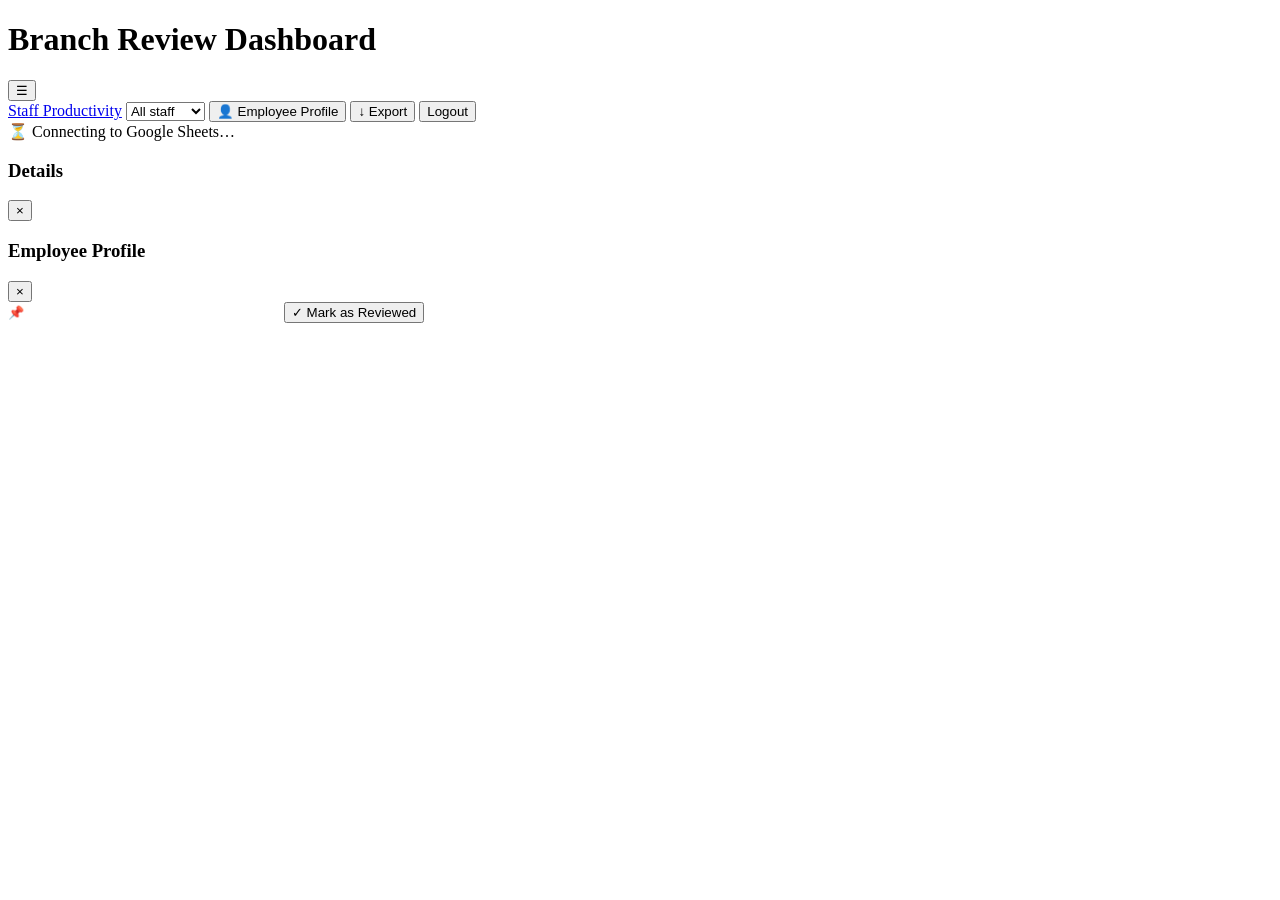
==== commit d44b90de: "Update index.html" ====
--- a/index.html
+++ b/index.html
@@ -4,1127 +4,7 @@
   <title>Branch Review Dashboard</title>
   <meta name="viewport" content="width=device-width, initial-scale=1">
   <link href="https://fonts.googleapis.com/css2?family=Inter:ital,opsz,wght@0,14..32,300;0,14..32,400;0,14..32,500;0,14..32,600;0,14..32,700;1,14..32,400&display=swap" rel="stylesheet">
-  <style>
-    *, *::before, *::after { box-sizing: border-box; margin: 0; padding: 0; }
-
-    :root {
-      --bg:        #f0f2f8;
-      --surf:      #ffffff;
-      --surf2:     #f7f8fc;
-      --surf3:     #eef0f7;
-      --border:    rgba(60,80,160,0.13);
-      --border2:   rgba(60,80,160,0.22);
-      --navy:      #1e3a8a;
-      --navy2:     #2d4db0;
-      --navy3:     #3b5ec4;
-      --text:      #0f172a;
-      --text2:     #475569;
-      --text3:     #94a3b8;
-      --green:     #166534;
-      --green-l:   #dcfce7;
-      --green-b:   #86efac;
-      --amber:     #92400e;
-      --amber-l:   #fef3c7;
-      --amber-b:   #fcd34d;
-      --red:       #991b1b;
-      --red-l:     #fee2e2;
-      --red-b:     #fca5a5;
-      --blue:      #1e40af;
-      --blue-l:    #dbeafe;
-      --blue-b:    #93c5fd;
-      /* RD teal */
-      --teal:      #0f766e;
-      --teal-l:    #ccfbf1;
-      --teal-b:    #5eead4;
-      --r:         14px;
-      --r-sm:      9px;
-      --shadow:    0 1px 3px rgba(15,23,80,.07), 0 4px 16px rgba(15,23,80,.05);
-      --shadow-md: 0 4px 20px rgba(15,23,80,.13);
-    }
-
-    body {
-      font-family: 'Inter', system-ui, sans-serif;
-      background: var(--bg);
-      color: var(--text);
-      font-size: 13px;
-      line-height: 1.5;
-      min-height: 100vh;
-      -webkit-font-smoothing: antialiased;
-    }
-
-    /* ━━━ TOPBAR ━━━ */
-    .topbar {
-      background: var(--navy);
-      height: 54px;
-      padding: 0 20px;
-      display: flex;
-      align-items: center;
-      gap: 8px;
-      position: sticky;
-      top: 0;
-      z-index: 400;
-      box-shadow: 0 2px 12px rgba(15,23,80,.25);
-    }
-    .topbar h1 {
-      font-size: 15px;
-      font-weight: 700;
-      color: #fff;
-      flex: 1;
-      min-width: 0;
-      white-space: nowrap;
-      overflow: hidden;
-      text-overflow: ellipsis;
-      letter-spacing: -.01em;
-      display: flex;
-      align-items: center;
-      gap: 8px;
-    }
-    .topbar h1::before {
-      content: '';
-      display: inline-block;
-      width: 26px; height: 26px;
-      background: linear-gradient(135deg,#60a5fa,#818cf8);
-      border-radius: 7px;
-      flex-shrink: 0;
-    }
-    .topbar a.nav-link {
-      font-size: 12px;
-      font-family: inherit;
-      text-decoration: none;
-      padding: 6px 13px;
-      border-radius: 7px;
-      background: rgba(255,255,255,.10);
-      color: rgba(255,255,255,.88);
-      font-weight: 500;
-      transition: background .15s;
-      white-space: nowrap;
-      border: 1px solid rgba(255,255,255,.12);
-    }
-    .topbar a.nav-link:hover { background: rgba(255,255,255,.18); }
-    .topbar a.nav-link.admin-link {
-      background: rgba(251,191,36,.15);
-      color: #fbbf24;
-      border-color: rgba(251,191,36,.25);
-    }
-    select {
-      font-family: inherit;
-      font-size: 12px;
-      padding: 6px 10px;
-      border: 1px solid rgba(255,255,255,.18);
-      border-radius: 7px;
-      background: rgba(255,255,255,.10);
-      color: #fff;
-      cursor: pointer;
-      outline: none;
-    }
-    select option { background: #1e3a8a; color: #fff; }
-    .tb-btn {
-      font-family: inherit;
-      font-size: 12px;
-      padding: 6px 13px;
-      border: 1px solid rgba(255,255,255,.15);
-      border-radius: 7px;
-      background: rgba(255,255,255,.10);
-      color: rgba(255,255,255,.88);
-      cursor: pointer;
-      font-weight: 500;
-      transition: background .15s;
-      white-space: nowrap;
-    }
-    .tb-btn:hover { background: rgba(255,255,255,.18); }
-    .tb-btn.danger {
-      background: rgba(239,68,68,.15);
-      border-color: rgba(239,68,68,.25);
-      color: #fca5a5;
-    }
-    .tb-btn.danger:hover { background: rgba(239,68,68,.25); }
-    #userInfo { font-size: 11px; color: rgba(255,255,255,.4); white-space: nowrap; flex-shrink: 0; }
-    .topbar-controls { display: contents; }
-    .tb-hamburger { display: none; }
-
-    /* ━━━ LAYOUT ━━━ */
-    .main {
-      padding: 16px 18px;
-      display: flex;
-      flex-direction: column;
-      gap: 14px;
-      max-width: 1440px;
-      margin: 0 auto;
-    }
-
-    /* ━━━ BASE CARD ━━━ */
-    .card {
-      background: var(--surf);
-      border: 1px solid var(--border);
-      border-radius: var(--r);
-      overflow: hidden;
-      box-shadow: var(--shadow);
-    }
-
-    /* ━━━ CARD HEADER ━━━ */
-    .card-head {
-      padding: 12px 18px;
-      border-bottom: 1px solid var(--border);
-      display: flex;
-      align-items: center;
-      justify-content: space-between;
-      flex-wrap: wrap;
-      gap: 6px;
-      background: var(--navy);
-    }
-    .card-head h2 {
-      font-size: 13px;
-      font-weight: 600;
-      color: #fff;
-      letter-spacing: -.01em;
-    }
-    .card-head .ch-sub {
-      font-size: 11px;
-      color: rgba(255,255,255,.45);
-    }
-
-    /* ━━━ MONTH ROW ━━━ */
-    .months-row {
-      display: flex;
-      flex-wrap: wrap;
-      gap: 5px;
-      padding: 11px 16px;
-      border-bottom: 1px solid var(--border);
-      align-items: center;
-      background: var(--surf2);
-    }
-    .months-lbl {
-      font-size: 10px;
-      font-weight: 600;
-      letter-spacing: .08em;
-      text-transform: uppercase;
-      color: var(--text3);
-      margin-right: 4px;
-      flex-shrink: 0;
-    }
-    .chip {
-      display: inline-block;
-      padding: 4px 11px;
-      border-radius: 20px;
-      background: var(--surf);
-      border: 1px solid var(--border2);
-      font-size: 11px;
-      cursor: pointer;
-      color: var(--text2);
-      font-weight: 500;
-      transition: all .14s;
-      user-select: none;
-    }
-    .chip.on {
-      background: var(--navy);
-      color: #fff;
-      border-color: var(--navy);
-      font-weight: 600;
-    }
-    .chip:hover:not(.on) { background: var(--surf3); border-color: var(--navy3); color: var(--navy); }
-    .chip-action {
-      font-family: inherit;
-      font-size: 10px;
-      padding: 4px 10px;
-      border-radius: 20px;
-      background: transparent;
-      border: 1px solid var(--border2);
-      color: var(--text3);
-      cursor: pointer;
-      transition: all .14s;
-    }
-    .chip-action:hover { background: var(--surf3); color: var(--text2); border-color: var(--border2); }
-
-    /* ━━━ KPI METRICS ROW ━━━ */
-    .metrics-row {
-      display: grid;
-      grid-template-columns: repeat(auto-fit, minmax(140px, 1fr));
-      gap: 12px;
-      padding: 14px 16px;
-      background: var(--surf2);
-      border-bottom: 1px solid var(--border);
-    }
-    .mc {
-      background: var(--surf);
-      border-radius: var(--r-sm);
-      padding: 13px 15px;
-      border: 1px solid var(--border);
-      position: relative;
-      overflow: hidden;
-      transition: box-shadow .18s;
-    }
-    .mc:hover { box-shadow: var(--shadow-md); }
-    .mc::after {
-      content: '';
-      position: absolute;
-      left: 0; top: 0; bottom: 0;
-      width: 3px;
-      background: linear-gradient(180deg, #60a5fa, #818cf8);
-      border-radius: 3px 0 0 3px;
-    }
-    .mc.mc-green::after { background: linear-gradient(180deg,#4ade80,#22c55e); }
-    .mc.mc-red::after   { background: linear-gradient(180deg,#f87171,#ef4444); }
-    .mc.mc-amber::after { background: linear-gradient(180deg,#fbbf24,#f59e0b); }
-    .mc.mc-rddue { background: #fef2f2; }
-    .mc.mc-rddue::after { background: linear-gradient(180deg,#f87171,#b91c1c); }
-    .mc.mc-rddue:hover { box-shadow: 0 2px 10px rgba(220,38,38,.18); }
-    .mc.mc-closing { background: #eef2ff; }
-    .mc.mc-closing::after { background: linear-gradient(180deg,#818cf8,#4338ca); }
-    .mc.mc-closing:hover { box-shadow: 0 2px 10px rgba(67,56,202,.18); }
-    .ml { font-size: 10px; color: var(--text3); margin-bottom: 5px; text-transform: uppercase; letter-spacing: .07em; font-weight: 600; }
-    .mv { font-size: 22px; font-weight: 700; line-height: 1.1; font-variant-numeric: tabular-nums; }
-    .ms { font-size: 10px; color: var(--text3); margin-top: 3px; }
-
-    /* ━━━ TABLES ━━━ */
-    table { width: 100%; border-collapse: collapse; font-size: 12px; }
-    thead th {
-      background: var(--surf2);
-      color: var(--text3);
-      padding: 9px 13px;
-      text-align: left;
-      font-weight: 600;
-      font-size: 10px;
-      letter-spacing: .07em;
-      text-transform: uppercase;
-      border-bottom: 1px solid var(--border);
-      white-space: nowrap;
-    }
-    td {
-      padding: 9px 13px;
-      border-bottom: 1px solid var(--border);
-      vertical-align: middle;
-    }
-    tr:last-child td { border-bottom: none; }
-    tbody tr:hover td { background: var(--surf2); }
-
-    /* staff card layout — flex-based rows, no tables */
-
-    /* ━━━ PROGRESS BAR ━━━ */
-    .bar-wrap { display: flex; align-items: center; gap: 7px; }
-    .bar-bg {
-      flex: 1;
-      height: 6px;
-      border-radius: 3px;
-      background: var(--surf3);
-      overflow: hidden;
-      min-width: 50px;
-    }
-    .bar-fill { height: 100%; border-radius: 3px; transition: width .4s ease; }
-
-    /* ━━━ BADGES ━━━ */
-    .badge {
-      font-size: 10px;
-      padding: 2px 8px;
-      border-radius: 20px;
-      font-weight: 600;
-      white-space: nowrap;
-      letter-spacing: .02em;
-      display: inline-block;
-    }
-    .bg { background: var(--red-l);   color: var(--red);   border: 1px solid var(--red-b); }
-    .ba { background: var(--amber-l); color: var(--amber); border: 1px solid var(--amber-b); }
-    .bn { background: var(--green-l); color: var(--green); border: 1px solid var(--green-b); }
-    .bb { background: var(--blue-l);  color: var(--blue);  border: 1px solid var(--blue-b); }
-
-    /* ━━━ TABS ━━━ */
-    .tab-row {
-      display: flex;
-      border-bottom: 1px solid var(--border);
-      overflow-x: auto;
-      background: var(--surf2);
-      scrollbar-width: none;
-    }
-    .tab-row::-webkit-scrollbar { display: none; }
-    .tab {
-      padding: 12px 18px;
-      font-size: 12px;
-      cursor: pointer;
-      border-bottom: 2px solid transparent;
-      color: var(--text3);
-      white-space: nowrap;
-      flex-shrink: 0;
-      font-weight: 500;
-      transition: all .14s;
-    }
-    .tab.on { border-bottom-color: var(--navy); color: var(--navy); background: var(--surf); font-weight: 600; }
-    .tab:hover:not(.on) { background: var(--surf3); color: var(--text2); }
-    .tp { display: none; }
-    .tp.on { display: block; }
-
-    /* ━━━ STAFF GRID ━━━ */
-    .staff-grid {
-      display: grid;
-      grid-template-columns: repeat(auto-fill, minmax(520px, 1fr));
-      gap: 20px;
-      padding: 20px;
-    }
-
-    /* ━━━ STAFF CARD ━━━ */
-    .sc {
-      background: var(--surf);
-      border-radius: 20px;
-      overflow: hidden;
-      box-shadow: 0 1px 4px rgba(15,23,80,.06), 0 6px 24px rgba(15,23,80,.08), 0 0 0 1px rgba(60,80,160,.10);
-      transition: box-shadow .3s, transform .2s;
-      position: relative;
-      display: flex;
-      flex-direction: column;
-    }
-    .sc:hover {
-      box-shadow: 0 8px 32px rgba(15,23,80,.15), 0 24px 56px rgba(15,23,80,.10), 0 0 0 1px rgba(60,80,160,.16);
-      transform: translateY(-3px);
-    }
-
-    /* ── Card header ── */
-    .sc-head {
-      padding: 20px 22px 18px;
-      background: linear-gradient(135deg, #1a3475 0%, #2347a8 55%, #3358c8 100%);
-      display: flex;
-      align-items: center;
-      gap: 16px;
-      position: relative;
-      overflow: hidden;
-    }
-    /* Decorative soft radial glow */
-    .sc-head::after {
-      content: '';
-      position: absolute;
-      right: -30px; top: -40px;
-      width: 140px; height: 140px;
-      border-radius: 50%;
-      background: radial-gradient(circle, rgba(255,255,255,.10) 0%, transparent 70%);
-      pointer-events: none;
-    }
-
-    .avatar {
-      width: 46px; height: 46px;
-      border-radius: 14px;
-      background: rgba(255,255,255,.15);
-      border: 2px solid rgba(255,255,255,.25);
-      display: flex;
-      align-items: center;
-      justify-content: center;
-      font-size: 15px;
-      font-weight: 800;
-      color: #fff;
-      flex-shrink: 0;
-      letter-spacing: .04em;
-      box-shadow: 0 4px 12px rgba(0,0,0,.22), inset 0 1px 0 rgba(255,255,255,.18);
-    }
-
-    .sc-info { flex: 1; min-width: 0; }
-    .sc-name {
-      font-size: 16px;
-      font-weight: 700;
-      color: #fff;
-      letter-spacing: -.015em;
-      line-height: 1.2;
-      white-space: nowrap;
-      overflow: hidden;
-      text-overflow: ellipsis;
-    }
-    .doj-tag {
-      font-size: 11px;
-      color: rgba(255,255,255,.55);
-      font-weight: 400;
-      margin-top: 4px;
-      display: flex;
-      align-items: center;
-      gap: 4px;
-    }
-    .doj-yrs {
-      color: #93c5fd;
-      font-weight: 700;
-      background: rgba(147,197,253,.12);
-      padding: 1px 6px;
-      border-radius: 20px;
-    }
-
-    /* Overall % pill — right side of header */
-    .sc-pill-wrap {
-      display: flex;
-      flex-direction: column;
-      align-items: flex-end;
-      gap: 4px;
-      flex-shrink: 0;
-    }
-    .sc-overall-pill {
-      font-size: 18px;
-      font-weight: 800;
-      padding: 6px 14px;
-      border-radius: 12px;
-      letter-spacing: -.02em;
-      line-height: 1;
-    }
-    .sc-period-lbl {
-      font-size: 10px;
-      color: rgba(255,255,255,.45);
-      font-weight: 500;
-      letter-spacing: .04em;
-      text-transform: uppercase;
-    }
-
-    /* ── Product rows ── */
-    .sc-products { flex: 1; padding: 0; }
-
-    .sc-prod-row {
-      display: grid;
-      grid-template-columns: 1fr auto;
-      gap: 0;
-      border-bottom: 1px solid #f0f2fa;
-      padding: 0;
-    }
-    .sc-prod-row:last-child { border-bottom: none; }
-
-    .sc-prod-main {
-      padding: 14px 18px;
-      display: flex;
-      flex-direction: column;
-      gap: 8px;
-    }
-
-    .sc-prod-top {
-      display: flex;
-      align-items: center;
-      gap: 9px;
-    }
-    .prod-dot {
-      width: 9px; height: 9px;
-      border-radius: 50%;
-      flex-shrink: 0;
-    }
-    .prod-name {
-      font-size: 12px;
-      font-weight: 700;
-      color: var(--text);
-      text-transform: uppercase;
-      letter-spacing: .06em;
-    }
-
-    .sc-amounts {
-      display: flex;
-      align-items: baseline;
-      gap: 6px;
-      flex-wrap: wrap;
-    }
-    .sc-ach {
-      font-size: 18px;
-      font-weight: 800;
-      color: var(--navy);
-      font-variant-numeric: tabular-nums;
-      letter-spacing: -.02em;
-      cursor: pointer;
-    }
-    .sc-ach:hover { text-decoration: underline; text-underline-offset: 3px; text-decoration-color: rgba(59,130,246,.5); }
-    .sc-sep { font-size: 12px; color: var(--text3); }
-    .sc-tgt {
-      font-size: 12px;
-      color: var(--text3);
-      font-weight: 500;
-      font-variant-numeric: tabular-nums;
-    }
-    .sc-tgt-lbl { font-size: 10px; color: var(--text3); }
-
-    /* Progress bar inline */
-    .sc-bar-row {
-      display: flex;
-      align-items: center;
-      gap: 8px;
-      flex-wrap: wrap;
-    }
-    .sc-bar-bg {
-      flex: 1;
-      height: 4px;
-      border-radius: 4px;
-      background: #e8ebf8;
-      overflow: hidden;
-      min-width: 40px;
-    }
-    .sc-bar-fill {
-      height: 100%;
-      border-radius: 4px;
-      transition: width .5s cubic-bezier(.4,0,.2,1);
-    }
-    .sc-pct-lbl {
-      font-size: 11px;
-      font-weight: 700;
-      min-width: 34px;
-      text-align: right;
-      font-variant-numeric: tabular-nums;
-    }
-    .sc-gap {
-      font-size: 11px;
-      font-weight: 700;
-      padding: 2px 7px;
-      border-radius: 6px;
-    }
-    .sc-gap.pos { background: #dcfce7; color: #15803d; }
-    .sc-gap.neg { background: #fee2e2; color: #b91c1c; }
-    .sc-gap.neu { background: #f1f5f9; color: var(--text3); }
-
-    /* YTD gap — slightly muted style to distinguish from period gap */
-    .sc-gap-ytd {
-      font-size: 11px;
-      font-weight: 700;
-      padding: 2px 7px;
-      border-radius: 6px;
-      border: 1px dashed;
-      display: inline-flex;
-      align-items: center;
-      gap: 3px;
-    }
-    .sc-gap-ytd.pos { background: #f0fdf4; color: #15803d; border-color: #86efac; }
-    .sc-gap-ytd.neg { background: #fff5f5; color: #b91c1c; border-color: #fca5a5; }
-    .sc-gap-ytd.neu { background: #f8fafc; color: var(--text3); border-color: #cbd5e1; }
-    .sc-gap-ytd-lbl { font-size: 9px; font-weight: 800; letter-spacing: .06em; opacity: .75; }
-
-    /* Right side: badge */
-    .sc-prod-right {
-      padding: 14px 16px 14px 0;
-      display: flex;
-      flex-direction: column;
-      align-items: flex-end;
-      justify-content: center;
-      gap: 6px;
-    }
-
-    /* Outstanding inlined under each product */
-    .sc-outstanding {
-      margin: 0 18px 12px;
-      padding: 9px 12px;
-      border-radius: 10px;
-      display: flex;
-      align-items: center;
-      gap: 10px;
-      border: 1px solid;
-    }
-    .sc-outstanding.out-inv { background: #eff6ff; border-color: #bfdbfe; }
-    .sc-outstanding.out-gl  { background: #fffbeb; border-color: #fde68a; }
-    .sc-outstanding.out-rd  { background: #f0fdfa; border-color: #a7f3d0; }
-    .sc-out-icon {
-      width: 30px; height: 30px;
-      border-radius: 8px;
-      display: flex; align-items: center; justify-content: center;
-      font-size: 15px; flex-shrink: 0;
-    }
-    .out-inv .sc-out-icon { background: #dbeafe; }
-    .out-gl  .sc-out-icon { background: #fef3c7; }
-    .out-rd  .sc-out-icon { background: #ccfbf1; }
-    .sc-out-info { flex: 1; min-width: 0; }
-    .sc-out-lbl {
-      font-size: 10px; font-weight: 600;
-      text-transform: uppercase; letter-spacing: .07em;
-      margin-bottom: 1px;
-    }
-    .out-inv .sc-out-lbl { color: #1e40af; }
-    .out-gl  .sc-out-lbl { color: #92400e; }
-    .out-rd  .sc-out-lbl { color: #0f766e; }
-    .sc-out-val {
-      font-size: 15px; font-weight: 800;
-      font-variant-numeric: tabular-nums;
-    }
-    .out-inv .sc-out-val { color: #1d4ed8; }
-    .out-gl  .sc-out-val { color: #b45309; }
-    .out-rd  .sc-out-val { color: #0f766e; }
-
-    /* RD Due pill — sits beside RD Outstanding, clickable drill-down */
-    .sc-outstanding.out-rddue { background: #fef2f2; border-color: #fecaca; cursor: pointer; transition: box-shadow .15s, transform .15s; }
-    .sc-outstanding.out-rddue:hover { box-shadow: 0 2px 8px rgba(220,38,38,.18); transform: translateY(-1px); }
-    .out-rddue .sc-out-icon { background: #fee2e2; }
-    .out-rddue .sc-out-lbl  { color: #b91c1c; }
-    .out-rddue .sc-out-val  { color: #b91c1c; }
-    .sc-out-sub {
-      font-size: 10.5px; font-weight: 600; color: #b91c1c; opacity: .75;
-      margin-top: 1px;
-    }
-    .sc-out-chevron { font-size: 11px; color: #b91c1c; opacity: .55; margin-left: 4px; }
-
-    /* Closing pill — sits beside RD Due, clickable drill-down */
-    .sc-outstanding.out-closing { background: #eef2ff; border-color: #c7d2fe; cursor: pointer; transition: box-shadow .15s, transform .15s; }
-    .sc-outstanding.out-closing:hover { box-shadow: 0 2px 8px rgba(67,56,202,.18); transform: translateY(-1px); }
-    .out-closing .sc-out-icon { background: #e0e7ff; }
-    .out-closing .sc-out-lbl  { color: #4338ca; }
-    .out-closing .sc-out-val  { color: #4338ca; }
-    .out-closing .sc-out-sub  { color: #4338ca; }
-    .out-closing .sc-out-chevron { color: #4338ca; }
-
-    /* BL branch row */
-    .sc-bl-row {
-      display: flex;
-      align-items: center;
-      gap: 9px;
-      padding: 14px 18px;
-      border-bottom: 1px solid #f0f2fa;
-    }
-    .sc-bl-row:last-child { border-bottom: none; }
-    .sc-bl-ach {
-      font-size: 18px; font-weight: 800;
-      color: var(--navy); font-variant-numeric: tabular-nums;
-      cursor: pointer;
-    }
-    .sc-bl-ach:hover { text-decoration: underline; text-underline-offset: 3px; }
-    .sc-bl-note { font-size: 11px; color: var(--text3); font-style: italic; }
-
-    /* ━━━ RANKINGS ━━━ */
-    .rank-row {
-      display: flex;
-      align-items: center;
-      gap: 10px;
-      padding: 10px 16px;
-      border-bottom: 1px solid var(--border);
-      font-size: 12px;
-      background: var(--surf);
-      transition: background .13s;
-    }
-    .rank-row:last-child { border-bottom: none; }
-    .rank-row:hover { background: var(--surf2); }
-    .rnum {
-      width: 26px; height: 26px;
-      border-radius: 50%;
-      background: var(--surf3);
-      display: flex;
-      align-items: center;
-      justify-content: center;
-      font-size: 10px;
-      font-weight: 700;
-      flex-shrink: 0;
-      border: 1px solid var(--border2);
-      color: var(--navy2);
-    }
-    .rnum.gold   { background: #fef3c7; color: #92400e; border-color: #fcd34d; }
-    .rnum.silver { background: #f1f5f9; color: #64748b; border-color: #cbd5e1; }
-    .rnum.bronze { background: #fef0e6; color: #9a3412; border-color: #fdba74; }
-
-    /* ━━━ SECTION DIVIDERS ━━━ */
-    .sec-label {
-      font-size: 10px;
-      font-weight: 700;
-      letter-spacing: .09em;
-      color: var(--text3);
-      padding: 8px 16px;
-      text-transform: uppercase;
-      background: var(--surf2);
-      border-top: 1px solid var(--border);
-      border-bottom: 1px solid var(--border);
-      display: flex;
-      align-items: center;
-      gap: 7px;
-    }
-    .sec-dot {
-      width: 6px; height: 6px;
-      border-radius: 50%;
-      flex-shrink: 0;
-    }
-
-    /* ━━━ CORRECTIVE ACTION CARDS ━━━ */
-    .ca-grid {
-      display: grid;
-      grid-template-columns: repeat(auto-fill, minmax(275px, 1fr));
-      gap: 12px;
-      padding: 14px;
-    }
-    .ca-card {
-      border-radius: var(--r);
-      overflow: hidden;
-      border: 1px solid #e4e4e4;
-      box-shadow: var(--shadow);
-      transition: box-shadow .2s;
-    }
-    .ca-card:hover { box-shadow: var(--shadow-md); }
-    .ca-head {
-      padding: 10px 14px;
-      font-size: 12px;
-      font-weight: 600;
-      border-bottom: 1px solid rgba(0,0,0,.09);
-      display: flex;
-      align-items: center;
-      justify-content: space-between;
-    }
-    .ca-body { padding: 12px 14px; background: var(--surf); font-size: 12px; color: var(--text2); }
-    .ca-stats {
-      display: flex;
-      gap: 12px;
-      margin-bottom: 10px;
-      font-size: 11px;
-      flex-wrap: wrap;
-      padding-bottom: 8px;
-      border-bottom: 1px solid var(--border);
-    }
-    .step {
-      display: flex;
-      gap: 8px;
-      align-items: flex-start;
-      margin-bottom: 7px;
-      padding-bottom: 7px;
-      border-bottom: 1px dashed var(--border);
-    }
-    .step:last-child { margin-bottom: 0; padding-bottom: 0; border-bottom: none; }
-    .snum {
-      width: 20px; height: 20px;
-      border-radius: 50%;
-      background: var(--navy);
-      color: #fff;
-      display: flex;
-      align-items: center;
-      justify-content: center;
-      font-size: 9px;
-      font-weight: 700;
-      flex-shrink: 0;
-      margin-top: 1px;
-    }
-
-    /* ━━━ TREND ━━━ */
-    .trend-up { color: var(--green); font-weight: 700; }
-    .trend-dn { color: var(--red);   font-weight: 700; }
-
-    /* ━━━ EMPTY / SPINNER ━━━ */
-    .empty   { padding: 40px; text-align: center; color: var(--text3); font-size: 13px; }
-    .spinner { padding: 50px; text-align: center; color: var(--text3); font-size: 14px; }
-
-    /* ━━━ MODAL ━━━ */
-    .overlay {
-      display: none;
-      position: fixed;
-      inset: 0;
-      background: rgba(10,16,60,.55);
-      z-index: 500;
-      align-items: center;
-      justify-content: center;
-      padding: 16px;
-      backdrop-filter: blur(4px);
-    }
-    .overlay.open { display: flex; }
-    .modal {
-      background: var(--surf);
-      border-radius: var(--r);
-      width: 460px;
-      max-width: 100%;
-      max-height: 88vh;
-      overflow-y: auto;
-      border: 1px solid var(--border);
-      box-shadow: 0 24px 64px rgba(15,23,80,.28);
-    }
-    .modal-head {
-      padding: 13px 16px;
-      border-bottom: 1px solid var(--border);
-      display: flex;
-      align-items: center;
-      justify-content: space-between;
-      background: var(--navy);
-      border-radius: var(--r) var(--r) 0 0;
-    }
-    .modal-head h3 { font-size: 13px; font-weight: 600; color: #fff; }
-    .mclose {
-      background: rgba(255,255,255,.12);
-      border: none;
-      width: 26px; height: 26px;
-      border-radius: 50%;
-      color: rgba(255,255,255,.7);
-      cursor: pointer;
-      font-size: 16px;
-      line-height: 1;
-      display: flex;
-      align-items: center;
-      justify-content: center;
-      transition: background .14s;
-    }
-    .mclose:hover { background: rgba(255,255,255,.22); color: #fff; }
-    .modal-body { padding: 16px 18px; }
-
-    /* ━━━ MODAL OUTSTANDING BLOCK ━━━ */
-    .out-block {
-      margin-top: 12px;
-      padding: 11px 14px;
-      border-radius: var(--r-sm);
-      display: flex;
-      align-items: center;
-      gap: 12px;
-      border: 1px solid;
-    }
-    .out-block.inv { background: #eff6ff; border-color: #bfdbfe; }
-    .out-block.gl  { background: #fffbeb; border-color: #fde68a; }
-    .out-block.rd  { background: #f0fdfa; border-color: #99f6e4; }
-    .out-icon {
-      width: 34px; height: 34px;
-      border-radius: 9px;
-      display: flex;
-      align-items: center;
-      justify-content: center;
-      font-size: 17px;
-      flex-shrink: 0;
-    }
-    .inv .out-icon { background: #dbeafe; }
-    .gl  .out-icon { background: #fef3c7; }
-    .rd  .out-icon { background: #ccfbf1; }
-    .out-lbl  { font-size: 10px; font-weight: 600; text-transform: uppercase; letter-spacing: .07em; margin-bottom: 2px; }
-    .inv .out-lbl { color: #1e40af; }
-    .gl  .out-lbl { color: #92400e; }
-    .rd  .out-lbl { color: #0f766e; }
-    .out-val  { font-size: 17px; font-weight: 700; }
-    .inv .out-val { color: #1e40af; }
-    .gl  .out-val  { color: #92400e; }
-    .rd  .out-val  { color: #0f766e; }
-    .out-block.rddue { background: #fef2f2; border-color: #fecaca; }
-    .rddue .out-icon { background: #fee2e2; }
-    .rddue .out-lbl  { color: #b91c1c; }
-    .rddue .out-val  { color: #b91c1c; }
-    .out-block .out-sub { font-size: 11px; color: #7f1d1d; opacity: .8; margin-top: 3px; }
-    .out-block.closing { background: #eef2ff; border-color: #c7d2fe; }
-    .closing .out-icon { background: #e0e7ff; }
-    .closing .out-lbl  { color: #4338ca; }
-    .closing .out-val  { color: #4338ca; }
-    .out-block.closing .out-sub { color: #3730a3; opacity: .85; }
-
-    /* ━━━ REVIEWED BAR ━━━ */
-    #reviewedBar {
-      display: none;
-      position: fixed;
-      bottom: 0; left: 0; right: 0;
-      z-index: 300;
-      background: var(--navy);
-      padding: 11px 18px;
-      flex-direction: row;
-      align-items: center;
-      justify-content: space-between;
-      box-shadow: 0 -3px 14px rgba(15,23,80,.22);
-      flex-wrap: wrap;
-      gap: 8px;
-      border-top: 1px solid rgba(255,255,255,.1);
-    }
-    #reviewedBtn {
-      padding: 8px 20px;
-      background: #22c55e;
-      color: #fff;
-      border: none;
-      border-radius: 8px;
-      font-size: 12px;
-      font-weight: 600;
-      cursor: pointer;
-      font-family: inherit;
-      transition: opacity .15s;
-    }
-    #reviewedBtn:hover { opacity: .88; }
-
-    /* ━━━ RESPONSIVE ━━━ */
-    @media (max-width: 640px) {
-      .topbar { padding: 0 12px; height: 50px; gap: 7px; }
-      .topbar h1 { font-size: 13px; }
-      .main { padding: 10px 10px; gap: 10px; }
-      .metrics-row { grid-template-columns: 1fr 1fr; gap: 9px; padding: 11px 13px; }
-      .staff-grid { grid-template-columns: 1fr; padding: 10px; gap: 14px; }
-      .ca-grid { grid-template-columns: 1fr; padding: 10px; }
-      .tab { padding: 10px 13px; font-size: 11px; }
-      .sc-head { padding: 16px 16px 14px; gap: 12px; }
-      .sc-name { font-size: 14px; }
-      .sc-overall-pill { font-size: 16px; padding: 5px 11px; }
-      .sc-prod-main { padding: 12px 14px; }
-      .sc-prod-right { padding: 12px 12px 12px 0; }
-      .sc-ach { font-size: 16px; }
-      .sc-outstanding { margin: 0 14px 10px; }
-    }
-
-    /* ━━━ MOBILE TOPBAR MENU — collapses selects/links/buttons into a
-       dropdown behind a hamburger, instead of cramming/wrapping in one row ━━━ */
-    @media (max-width: 768px) {
-      .tb-hamburger {
-        display: flex; align-items: center; justify-content: center;
-        width: 34px; height: 34px; flex-shrink: 0;
-        border: 1px solid rgba(255,255,255,.18);
-        border-radius: 7px;
-        background: rgba(255,255,255,.10);
-        color: #fff; font-size: 17px; line-height: 1;
-        cursor: pointer;
-      }
-      .tb-hamburger:hover { background: rgba(255,255,255,.18); }
-      .tb-hamburger.open { background: rgba(255,255,255,.22); }
-
-      .topbar-controls {
-        display: none;
-        position: fixed;
-        top: 50px; left: 0; right: 0;
-        background: var(--navy);
-        flex-direction: column;
-        align-items: stretch;
-        gap: 9px;
-        padding: 14px 14px 20px;
-        max-height: calc(100vh - 50px);
-        overflow-y: auto;
-        box-shadow: 0 10px 24px rgba(15,23,80,.4);
-        z-index: 399;
-        -webkit-overflow-scrolling: touch;
-      }
-      .topbar-controls.open { display: flex; }
-      .topbar-controls .nav-link,
-      .topbar-controls select,
-      .topbar-controls .tb-btn {
-        width: 100%;
-        box-sizing: border-box;
-        text-align: center;
-        padding: 11px 14px;
-        font-size: 13px;
-      }
-      .topbar-controls #adminReportLink { display: block; }
-      .topbar-controls #adminReportLink .nav-link { display: block; margin-bottom: 9px; }
-      .topbar-controls #adminReportLink .nav-link:last-child { margin-bottom: 0; }
-      .topbar-controls #userInfo {
-        text-align: center; padding: 4px 0 2px;
-        border-top: 1px solid rgba(255,255,255,.12);
-        margin-top: 3px; padding-top: 10px;
-      }
-    }
-
-    /* ━━━━━━━━━━━━━━━━━━━━━━━━━━━━━━━━━━━━━━━━━━━━━━━━━━━━━━━
-       EMPLOYEE PROFILE — additive only, does not alter any
-       existing rule above. Uses its own overlay/modal ids.
-       Full-screen popup, figures only — no bars/graphs.
-    ━━━━━━━━━━━━━━━━━━━━━━━━━━━━━━━━━━━━━━━━━━━━━━━━━━━━━━━ */
-    #profOverlay { padding: 0; }
-    .modal-full {
-      width: 100vw; height: 100vh;
-      max-width: 100vw; max-height: 100vh;
-      border-radius: 0;
-      display: flex; flex-direction: column;
-    }
-    .modal-full .modal-head { border-radius: 0; flex-shrink: 0; }
-    .modal-full .modal-body { flex: 1; overflow-y: auto; padding: 20px 22px 40px; }
-    .prof-scroll-inner { max-width: 900px; margin: 0 auto; }
-
-    .prof-search {
-      width: 100%;
-      padding: 10px 12px;
-      border-radius: var(--r-sm);
-      border: 1px solid var(--border2);
-      font-size: 13px;
-      font-family: inherit;
-      background: var(--surf2);
-      color: var(--text);
-    }
-    .prof-search:focus { outline: none; border-color: var(--navy3); }
-    .prof-pick-row {
-      display: flex; align-items: center; gap: 10px;
-      padding: 10px 8px;
-      border-radius: var(--r-sm);
-      cursor: pointer;
-      transition: background .12s;
-      max-width: 560px;
-    }
-    .prof-pick-row:hover { background: var(--surf3); }
-    .prof-pick-row + .prof-pick-row { border-top: 1px solid var(--border); }
-
-    .prof-back {
-      display: inline-block;
-      font-size: 12px;
-      font-weight: 600;
-      color: var(--navy3);
-      cursor: pointer;
-      margin-bottom: 14px;
-    }
-    .prof-back:hover { text-decoration: underline; }
-
-    .prof-head {
-      display: flex; align-items: center; gap: 16px;
-      padding-bottom: 16px;
-      border-bottom: 1px solid var(--border);
-      margin-bottom: 16px;
-      flex-wrap: wrap;
-    }
-    .prof-name { font-size: 19px; font-weight: 700; color: var(--text); }
-    .prof-meta-grid {
-      display: flex; flex-wrap: wrap; gap: 4px 22px;
-      margin-top: 6px;
-    }
-    .prof-meta-item { font-size: 12px; color: var(--text2); }
-    .prof-meta-item b { color: var(--text); font-weight: 600; }
-    .prof-rank-pill { font-size: 24px; font-weight: 800; line-height: 1; }
-
-    .prof-stats-grid {
-      display: grid; grid-template-columns: repeat(3,1fr); gap: 10px;
-      margin-bottom: 4px;
-    }
-    .prof-stat {
-      background: var(--surf2);
-      border: 1px solid var(--border);
-      border-radius: var(--r-sm);
-      padding: 10px;
-      text-align: center;
-    }
-    .prof-stat-v { font-size: 15px; font-weight: 700; color: var(--text); }
-    .prof-stat-l { font-size: 10px; color: var(--text3); margin-top: 3px; font-weight: 500; }
-
-    .prof-insight-box {
-      background: var(--surf2);
-      border: 1px solid var(--border);
-      border-radius: var(--r-sm);
-      padding: 4px 12px;
-    }
-    .prof-insight-row {
-      padding: 8px 0;
-      font-size: 12.5px;
-      color: var(--text2);
-      line-height: 1.5;
-    }
-    .prof-insight-row + .prof-insight-row { border-top: 1px dashed var(--border); }
-    .prof-insight-row b { color: var(--text); }
-
-    /* ── Outstanding summary cards (figures only) ── */
-    .prof-outstanding-grid {
-      display: grid; grid-template-columns: repeat(auto-fit,minmax(160px,1fr)); gap: 10px;
-    }
-    .prof-out-card {
-      background: var(--surf2);
-      border: 1px solid var(--border);
-      border-radius: var(--r-sm);
-      padding: 10px 12px;
-    }
-    .prof-out-card .lbl { font-size: 10px; text-transform: uppercase; color: var(--text3); font-weight: 600; letter-spacing: .05em; }
-    .prof-out-card .val { font-size: 16px; font-weight: 700; color: var(--text); margin-top: 3px; }
-    .prof-out-card .sub { font-size: 10.5px; color: var(--text3); margin-top: 2px; }
-    .prof-out-card.due, .prof-out-card.closing { cursor: pointer; }
-    .prof-out-card.due:hover, .prof-out-card.closing:hover { border-color: var(--border2); }
-
-    /* ── Per-product detail block ── */
-    .prof-detail-block {
-      border: 1px solid var(--border);
-      border-radius: var(--r-sm);
-      margin-bottom: 16px;
-      overflow: hidden;
-    }
-    .prof-detail-head {
-      background: var(--surf2);
-      padding: 10px 14px;
-      font-weight: 700;
-      font-size: 13px;
-      display: flex; align-items: center; gap: 8px;
-      border-bottom: 1px solid var(--border);
-    }
-    .prof-detail-body { padding: 14px; }
-    .prof-subhead {
-      font-size: 10.5px; font-weight: 700; text-transform: uppercase; letter-spacing: .06em;
-      color: var(--text3); margin: 14px 0 8px;
-    }
-    .prof-subhead:first-child { margin-top: 0; }
-
-    .prof-figure-table { width: 100%; border-collapse: collapse; font-size: 12px; }
-    .prof-figure-table th {
-      text-align: right; padding: 6px 8px; font-size: 10px; text-transform: uppercase;
-      letter-spacing: .04em; color: var(--text3); border-bottom: 1px solid var(--border2);
-    }
-    .prof-figure-table th:first-child { text-align: left; }
-    .prof-figure-table td { padding: 7px 8px; text-align: right; border-bottom: 1px solid var(--border); }
-    .prof-figure-table td:first-child { text-align: left; font-weight: 600; }
-    .prof-figure-table tr:last-child td { border-bottom: none; }
-    .prof-figure-table tr.total-row td { font-weight: 700; background: var(--surf2); }
-    .prof-gap-pos { color: var(--green); font-weight: 700; }
-    .prof-gap-neg { color: var(--red); font-weight: 700; }
-    .prof-gap-neu { color: var(--text2); font-weight: 700; }
-
-    @media (max-width: 640px) {
-      .modal-full .modal-body { padding: 14px 12px 32px; }
-      .prof-stats-grid { grid-template-columns: 1fr 1fr; }
-      .prof-figure-table { font-size: 11px; }
-      .prof-figure-table th, .prof-figure-table td { padding: 5px 5px; }
-    }
-  </style>
+  <link rel="stylesheet" href="style.css">
 </head>
 <body>
 
@@ -1176,1999 +56,8 @@
   </div>
 </div>
 
-<script>
-/* ── SSO SEED ──
-   When this page is opened from another SML dashboard via openSNLReview(),
-   it arrives with ?sso=1&brToken=...&brRole=... in the URL.
-   Seed localStorage from those params before the SESSION check below runs,
-   so the user lands directly on the dashboard without seeing the login page.
-   The params are then stripped from the URL for cleanliness.
-*/
-(function() {
-  const p = new URLSearchParams(window.location.search);
-  if (p.get("sso") === "1") {
-    ["brToken","brRole","brBranch","brName","brEmpId","brLoginDate"].forEach(k => {
-      const v = p.get(k);
-      if (v) localStorage.setItem(k, v);
-    });
-    // Clean the URL — replace the current history entry without the params
-    const clean = window.location.pathname;
-    window.history.replaceState(null, "", clean);
-  }
-})();
 
-const API      = "https://script.google.com/macros/s/AKfycbxCPUgEROwobfkforYE-259KkRlXSrfAz8HyVDVMwhQ5WXk4avLxJTTk8QkBQV7aVyL/exec";
-const AUTH_URL = "https://script.google.com/macros/s/AKfycby23RcAt1JXHScq5dPGgSqvxjTB_kzA2wud8Qv9Kl9LThDjGOSQWIc9k16n1cQvOo5b/exec";
-
-const MONTHS = ["Apr","May","Jun","Jul","Aug","Sep","Oct","Nov","Dec"];
-
-/* ━━━ DOJ-BASED TARGET PRORATION ━━━
-   Staff who joined ON OR AFTER 01-Apr-2026 should have their target calculated
-   only for full actual months worked — the joining month itself is excluded
-   (e.g. joined 10-May-2026 → target starts from Jun onwards).
-   Staff who joined before 01-Apr-2026 are unaffected (full period target applies). */
-const FY_TARGET_START = new Date(2026, 3, 1); // 01-Apr-2026
-
-function parseDOJDate(dojStr) {
-  if (!dojStr) return null;
-  const parts = dojStr.split("-");
-  if (parts.length !== 3) return null;
-  const d = new Date(`${parts[1]} ${parts[0]}, ${parts[2]}`);
-  return isNaN(d.getTime()) ? null : d;
-}
-
-/* Given a staff's DOJ string and a list of month labels (subset of MONTHS),
-   returns the subset of months that should count toward target for that staff. */
-function getEffectiveMonths(dojStr, months) {
-  const dojDate = parseDOJDate(dojStr);
-  if (!dojDate || dojDate < FY_TARGET_START) return months; // no proration needed
-  const dojMonthAbbr = dojDate.toLocaleString('en-US', { month: 'short' });
-  const dojIdx = MONTHS.indexOf(dojMonthAbbr);
-  if (dojIdx === -1) return []; // joined outside the tracked Apr–Dec window (e.g. next FY) — no target yet
-  return months.filter(m => MONTHS.indexOf(m) > dojIdx);
-}
-
-const PLABEL = {
-  Investment:   "Investment",
-  RD:           "Recurring Deposit",
-  GoldLoan:     "Gold Loan",
-  BusinessLoan: "Business Loan",
-  SOLAR:        "Solar",
-  Visit:        "Visit"
-};
-
-const STEPS = {
-  Investment: [
-    "Review client portfolio for cross-sell & upsell opportunities",
-    "Identify top 10 prospects not yet enrolled in any investment product",
-    "Weekly 1:1 coaching session focused on investment pitch skills",
-    "Set daily account-opening mini-targets to close the gap"
-  ],
-  RD: [
-    "Focus on salary-account holders not yet enrolled in RD",
-    "Run branch-level RD awareness session for walk-in customers",
-    "Buddy staff with top RD performer for peer learning",
-    "Set daily RD enrollment targets based on remaining gap"
-  ],
-  GoldLoan: [
-    "Map territory for high gold-holding households",
-    "Increase doorstep gold loan campaign frequency",
-    "Reduce appraisal wait time — fast-track process for repeat customers",
-    "Follow up with lapsed gold loan customers for renewals"
-  ],
-  BusinessLoan: [
-    "Identify MSME clusters in the catchment area",
-    "Attend local trade association events for referral leads",
-    "Push pending business loan files to disbursement stage",
-    "Cross-sell to current account & overdraft customers"
-  ],
-  SOLAR: [
-    "Partner with local solar dealers for inbound referral leads",
-    "Target agriculture & rural customers under solar schemes",
-    "Address top objections (EMI, installation) with updated material",
-    "Align with state subsidy programs to reduce customer cost"
-  ],
-  Visit: [
-    "Increase daily field visit count by at least 2 per day",
-    "Prioritise high-potential villages for cluster visits",
-    "Log every visit in CRM with next follow-up action",
-    "Conduct joint visits with branch manager for key prospects"
-  ]
-};
-
-/* ── outstanding display config — Investment, GoldLoan, RD all treated the same way ── */
-const OUT_CFG = {
-  Investment: { rowCls: "out-inv", pip: "#3b82f6", label: "Outstanding",      blockCls: "inv", icon: "📈" },
-  GoldLoan:   { rowCls: "out-gl",  pip: "#f59e0b", label: "Outstanding",      blockCls: "gl",  icon: "🏅" },
-  RD:         { rowCls: "out-rd",  pip: "#14b8a6", label: "RD Outstanding",   blockCls: "rd",  icon: "🔄" }
-};
-
-// ── SESSION ──
-const SESSION_TOKEN  = localStorage.getItem("brToken");
-const SESSION_ROLE   = localStorage.getItem("brRole");
-const SESSION_BRANCH = localStorage.getItem("brBranch");
-const SESSION_NAME   = localStorage.getItem("brName");
-const SESSION_EMPID  = localStorage.getItem("brEmpId");
-const SESSION_DATE   = localStorage.getItem("brLoginDate");
-
-function todayStr() {
-  const d = new Date();
-  return d.getFullYear() + "-" + String(d.getMonth()+1).padStart(2,"0") + "-" + String(d.getDate()).padStart(2,"0");
-}
-
-if (!SESSION_TOKEN || SESSION_DATE !== todayStr()) {
-  window.location.href = "login.html";
-}
-
-let selMonths = new Set(["Apr"]);
-let branch = null;
-let allData = [];
-
-function setupRoleUI() {
-  document.getElementById("userInfo").textContent =
-    SESSION_NAME + (SESSION_ROLE==="staff" ? " (Staff)" : SESSION_ROLE==="branch" ? " (Branch)" : " (Admin)");
-  if (SESSION_ROLE === "admin") {
-    document.getElementById("branchSel").style.display = "inline-block";
-    document.getElementById("adminReportLink").style.display = "inline";
-  }
-  if (SESSION_ROLE === "staff") {
-    const bar = document.getElementById("reviewedBar");
-    bar.style.display = "flex";
-    document.querySelector(".main").style.paddingBottom = "70px";
-  }
-}
-
-const RD_CSV_URL = "https://docs.google.com/spreadsheets/d/e/2PACX-1vTxcZ5BVpz-jvCQze4msaEqv1uSUTS-Z-mulCPYUU9xvh0_8R4aDoMmOIMclJQbIeeVWAtA9qkyJ8Vv/pub?gid=658458096&single=true&output=csv";
-const GL_CSV_URL = "https://docs.google.com/spreadsheets/d/e/2PACX-1vRR56uoynbmoUzY-qv39Bo0HUWRBV4fB2EI38BcSfpW0zxuwzGad5LGWXn3gVmU52d09uJJifMEeOeH/pub?gid=1302922724&single=true&output=csv";
-const RD_DUE_CSV_URL = "https://docs.google.com/spreadsheets/d/e/2PACX-1vRuvWqZEdMyig6Hht7u-WjVs0mi_VT2ygSgoXn6zs_85aURWB95zaeqxAvdMzbm4XGv-XrwhrBVKBux/pub?gid=0&single=true&output=csv";
-const CLOSING_CSV_URL = "https://docs.google.com/spreadsheets/d/e/2PACX-1vTxcZ5BVpz-jvCQze4msaEqv1uSUTS-Z-mulCPYUU9xvh0_8R4aDoMmOIMclJQbIeeVWAtA9qkyJ8Vv/pub?gid=284707732&single=true&output=csv";
-
-async function fetchGoldLoanTargets() {
-  try {
-    const res = await fetch(GL_CSV_URL);
-    const text = await res.text();
-    const rows = text.split('\n');
-    if (rows.length < 2) return {};
-
-    const headers = rows[0].split(',').map(h => h.trim());
-    const branchIdx = headers.indexOf('BRANCH');
-    const targetIdx = headers.indexOf('TARGET');
-    if (branchIdx === -1 || targetIdx === -1) return {};
-
-    const glMap = {};
-    for (let i = 1; i < rows.length; i++) {
-      if (!rows[i].trim()) continue;
-
-      // Custom parser to handle quotes and commas inside numbers (e.g., "5,00,000")
-      let cols = [];
-      let current = "";
-      let inQuotes = false;
-      for (let char of rows[i]) {
-        if (char === '"') inQuotes = !inQuotes;
-        else if (char === ',' && !inQuotes) { cols.push(current); current = ""; }
-        else current += char;
-      }
-      cols.push(current);
-
-      const branchName = (cols[branchIdx] || "").trim();
-      const tgtStr = (cols[targetIdx] || "").replace(/,/g, '').replace(/"/g, '').trim();
-      const tgtVal = parseFloat(tgtStr) || 0;
-
-      if (branchName) glMap[branchName.toLowerCase()] = tgtVal;
-    }
-    return glMap;
-  } catch (e) {
-    console.error("Error fetching Gold Loan Target CSV:", e);
-    return {};
-  }
-}
-
-async function fetchRDOutstanding() {
-  try {
-    const res = await fetch(RD_CSV_URL);
-    const text = await res.text();
-    const rows = text.split('\n');
-    if (rows.length < 2) return {};
-
-    const headers = rows[0].split(',').map(h => h.trim());
-    const nameIdx = headers.indexOf('Staff Members');
-    const compIdx = headers.indexOf('Company');
-    const outIdx  = headers.indexOf('Total Outstanding');
-
-    if (nameIdx === -1 || compIdx === -1 || outIdx === -1) return {};
-
-    const rdMap = {};
-    for (let i = 1; i < rows.length; i++) {
-      if (!rows[i].trim()) continue;
-
-      // Custom parser to handle quotes and commas inside numbers (e.g., "5,00,000")
-      let cols = [];
-      let current = "";
-      let inQuotes = false;
-      for (let char of rows[i]) {
-        if (char === '"') inQuotes = !inQuotes;
-        else if (char === ',' && !inQuotes) { cols.push(current); current = ""; }
-        else current += char;
-      }
-      cols.push(current);
-
-      const comp = (cols[compIdx] || "").trim();
-      
-      // Filter for SML only
-      if (comp === "SML") {
-        const name = (cols[nameIdx] || "").trim();
-        // Remove formatting characters to get a clean float
-        const outValStr = (cols[outIdx] || "").replace(/,/g, '').replace(/"/g, '').trim();
-        const outVal = parseFloat(outValStr) || 0;
-        
-        if (name) rdMap[name.toLowerCase()] = outVal;
-      }
-    }
-    return rdMap;
-  } catch (e) {
-    console.error("Error fetching RD CSV:", e);
-    return {};
-  }
-}
-
-/* ━━━ SML COMPANY NORMALIZATION ━━━
-   The raw RD due register's "Company" column is unreliable: for a large
-   chunk of true-SML rows, whoever exports the sheet puts the BRANCH CODE
-   (e.g. "PTNA", "PBVR", "EKM") or even an EMPLOYEE CODE (e.g. "8079") into
-   the Company cell instead of the literal "SML" — the real Branch cell is
-   left blank in those rows. Filtering on Company === "SML" alone silently
-   drops all of those rows, which is why most staff were showing zero or
-   undercounted RD dues. Cross-checked row-by-row against the uploaded
-   Branch_RD_due_MIS workbook's "sml" sheet, which lists every known SML
-   branch-code variant and employee code. Anything matching either list
-   (or the literal "SML") is treated as an SML row. */
-const SML_BRANCH_VARIANTS = new Set([
-  "SML","ALATHUR","ALTR","ALTHR","ANGAMALY","AGLY","CHENGANNOOR","CHGR","CHNR",
-  "EDAPPALLY","EDP","HARIPPAD","HRPD","KATTAPPANA","KTPNA","KATTAPANA",
-  "KODUVAYOOR","KDVR","KODUVAYUR","KOTTAYAM","KTYM","KUNNAMKULAM",
-  "KUZHALMANNAM","KZLM","MATTANCHERY","MTRY","MTTRY","MAVELIKKARA","MKVR","MVKR",
-  "MUVATTUPUZHA","MVPA","NEDUMKANDOM","NDKM","NEDUMKANDAM","NENMARA","NMRA",
-  "PARAVOOR","PRVR","PATHANAMTHITTA","PTNA","PERUMBAVOOR","PBVR","PRBR",
-  "THIRUVALLA","TRVLA","TRVL","THIRUVILAMALAI","TRWLM","TVMLA","THODUPUZHA","TDPA",
-  "KKM BRANCH","CO","EKM"
-]);
-const SML_EMP_CODES = new Set([
-  "8079","8196","8206","8254","8023","8167","8059","8117","8134","8241","8011",
-  "8189","8207","8004","8012","8031","8081","8132","8192","8030","8211","8075",
-  "8090","8120","8197","8116","8216","8247","8251","8045","8060","8109","8142",
-  "8017","8173","8240","8255","8140","8183","8244","8252","8092","8164","8165","8212"
-]);
-function isSMLCompany(raw) {
-  const v = (raw || "").trim().toUpperCase();
-  if (!v) return false;
-  return v === "SML" || SML_BRANCH_VARIANTS.has(v) || SML_EMP_CODES.has(v);
-}
-
-/* ━━━ RD DUE (count + amount, per-account drill-down) ━━━
-   Reads the raw per-account RD due register CSV (same shape as the
-   Branch_RD_due_MIS workbook: one row per RD account). For each row:
-     - Inst_Amount  → the account's raw monthly installment amount (₹), used AS-IS, never multiplied.
-     - Due_Amt      → the COUNT of pending/missed installments for that account.
-     - Amount Due   → Inst_Amount × Due_Amt, computed fresh per account (this is the only place multiplication happens).
-   "a/cs pending" is the COUNT OF DISTINCT DUE ACCOUNTS (one per row that
-   has Due_Amt > 0) — NOT the sum of Due_Amt across accounts, which was
-   the earlier bug (that summed pending-installment counts across
-   accounts instead of counting the accounts themselves).
-   Rows are summed per staff, restricted to SML rows only via
-   isSMLCompany(), and the individual due accounts are kept for the
-   drill-down modal (Share_Name, Inst_Amount, Due_Amt, Amount Due). */
-async function fetchRDDue() {
-  try {
-    const res = await fetch(RD_DUE_CSV_URL);
-    const text = await res.text();
-    const rows = text.split('\n');
-    if (rows.length < 2) return {};
-
-    const headers   = rows[0].split(',').map(h => h.trim());
-    const nameIdx    = headers.indexOf('Staff_Name');
-    const compIdx     = headers.indexOf('Company');
-    const shareIdx    = headers.indexOf('Share_Name');
-    const instIdx      = headers.indexOf('Inst_Amount');
-    const dueAmtIdx    = headers.indexOf('Due_Amt');    // COUNT of pending installments
-    const statusIdx    = headers.indexOf('Depo_Status');
-    if (nameIdx === -1 || dueAmtIdx === -1) return {};
-
-    const dueMap = {};
-    for (let i = 1; i < rows.length; i++) {
-      if (!rows[i].trim()) continue;
-
-      // Custom parser to handle quotes and commas inside numbers (e.g., "5,00,000")
-      let cols = [];
-      let current = "";
-      let inQuotes = false;
-      for (let char of rows[i]) {
-        if (char === '"') inQuotes = !inQuotes;
-        else if (char === ',' && !inQuotes) { cols.push(current); current = ""; }
-        else current += char;
-      }
-      cols.push(current);
-
-      if (compIdx !== -1 && !isSMLCompany(cols[compIdx])) continue;
-      if (statusIdx !== -1) {
-        const st = (cols[statusIdx] || "").trim().toLowerCase();
-        if (st === "terminated") continue;
-      }
-
-      const name = (cols[nameIdx] || "").trim();
-      if (!name) continue;
-
-      const dueCntStr = (cols[dueAmtIdx] || "").replace(/,/g,'').replace(/"/g,'').trim();
-      const dueCnt = parseInt(dueCntStr, 10) || 0;
-      if (dueCnt <= 0) continue; // not currently due — skip this account entirely
-
-      const instStr = instIdx !== -1 ? (cols[instIdx] || "").replace(/,/g,'').replace(/"/g,'').trim() : "";
-      const instAmt = parseFloat(instStr) || 0;   // raw installment amount — never multiplied
-      const dueAmount = instAmt * dueCnt;          // the ONLY multiplication: Inst_Amount × Due_Amt
-
-      const shareName = shareIdx !== -1 ? (cols[shareIdx] || "").trim() : "";
-      const key = name.toLowerCase();
-      if (!dueMap[key]) dueMap[key] = { accountCount: 0, installmentTotal: 0, amount: 0, accounts: [] };
-      dueMap[key].accountCount     += 1;        // ← one per due ACCOUNT, not per installment
-      dueMap[key].installmentTotal += dueCnt;   // total pending installment-months (informational)
-      dueMap[key].amount           += dueAmount;
-      dueMap[key].accounts.push({ shareName, instAmt, dueCnt, dueAmount });
-    }
-    return dueMap;
-  } catch (e) {
-    console.error("Error fetching RD Due CSV:", e);
-    return {};
-  }
-}
-
-/* ━━━ CLOSING (count + amount, per-transaction drill-down) ━━━
-   Reads the published "Closing" register CSV — output of closing.py
-   (Deposit_Payment_With_Staff), one row per RD closing/payment
-   transaction: Sl_No, Date, Deposit_No, Share_Name, Amount, Principal,
-   Interest, Total_Amount, Int_Accrued, Staff_Name, Company, Branch,
-   TDS, Pmt_Mode, PAN_No, TDS_Type, Branch_Raw.
-   Grouped per staff (SML rows only, via the same isSMLCompany() rules
-   used for RD Due — the raw Company field has the same branch-code /
-   emp-code inconsistencies):
-     - count  → number of closing transactions (rows) for that staff.
-     - amount → sum of the "Amount" column across those rows.
-   Individual transactions are kept for the drill-down modal
-   (Deposit_No, Share_Name, Date, Amount). */
-async function fetchClosing() {
-  try {
-    const res = await fetch(CLOSING_CSV_URL);
-    const text = await res.text();
-    const rows = text.split('\n');
-    if (rows.length < 2) return {};
-
-    const headers   = rows[0].split(',').map(h => h.trim());
-    const nameIdx    = headers.indexOf('Staff_Name');
-    const compIdx    = headers.indexOf('Company');
-    const shareIdx   = headers.indexOf('Share_Name');
-    const depIdx     = headers.indexOf('Deposit_No');
-    const dateIdx    = headers.indexOf('Date');
-    const amtIdx     = headers.indexOf('Amount');
-    if (nameIdx === -1 || amtIdx === -1) return {};
-
-    const closingMap = {};
-    for (let i = 1; i < rows.length; i++) {
-      if (!rows[i].trim()) continue;
-
-      // Custom parser to handle quotes and commas inside numbers (e.g., "5,00,000")
-      let cols = [];
-      let current = "";
-      let inQuotes = false;
-      for (let char of rows[i]) {
-        if (char === '"') inQuotes = !inQuotes;
-        else if (char === ',' && !inQuotes) { cols.push(current); current = ""; }
-        else current += char;
-      }
-      cols.push(current);
-
-      if (compIdx !== -1 && !isSMLCompany(cols[compIdx])) continue;
-
-      const name = (cols[nameIdx] || "").trim();
-      if (!name) continue;
-
-      const amtStr = (cols[amtIdx] || "").replace(/,/g,'').replace(/"/g,'').trim();
-      const amt = parseFloat(amtStr) || 0;
-
-      const shareName = shareIdx !== -1 ? (cols[shareIdx] || "").trim() : "";
-      const depositNo = depIdx   !== -1 ? (cols[depIdx]   || "").trim() : "";
-      const date       = dateIdx  !== -1 ? (cols[dateIdx]  || "").trim() : "";
-
-      const key = name.toLowerCase();
-      if (!closingMap[key]) closingMap[key] = { count: 0, amount: 0, accounts: [] };
-      closingMap[key].count  += 1;
-      closingMap[key].amount += amt;
-      closingMap[key].accounts.push({ shareName, depositNo, date, amount: amt });
-    }
-    return closingMap;
-  } catch (e) {
-    console.error("Error fetching Closing CSV:", e);
-    return {};
-  }
-}
-
-async function load() {
-  try {
-    const r = await fetch(API + "?token=" + encodeURIComponent(SESSION_TOKEN));
-    const j = await r.json();
-    if (j.error === "unauthorized") { doLogout(); return; }
-    allData = j.branches;
-
-    // ━━━ INJECT RD OUTSTANDING FROM CSV ━━━
-    const rdMap = await fetchRDOutstanding();
-    allData.forEach(b => {
-      (b.staff || []).forEach(s => {
-        const sName = s.name.trim().toLowerCase();
-        if (rdMap[sName] !== undefined) {
-          // Initialize RD object if it doesn't exist for this staff member yet
-          if (!s.metrics["RD"]) {
-            s.metrics["RD"] = { monthlyAchievement: {}, monthlyTarget: 0 };
-          }
-          // Set the outstanding value
-          s.metrics["RD"].outstanding = rdMap[sName];
-        }
-      });
-    });
-    // ━━━━━━━━━━━━━━━━━━━━━━━━━━━━━━━━━━━━━━
-
-    // ━━━ INJECT RD DUE (count + amount) FROM CSV ━━━
-    const rdDueMap = await fetchRDDue();
-    allData.forEach(b => {
-      (b.staff || []).forEach(s => {
-        const sName = s.name.trim().toLowerCase();
-        if (rdDueMap[sName] !== undefined) {
-          if (!s.metrics["RD"]) {
-            s.metrics["RD"] = { monthlyAchievement: {}, monthlyTarget: 0 };
-          }
-          s.metrics["RD"].dueCount        = rdDueMap[sName].accountCount;     // # of distinct due accounts
-          s.metrics["RD"].dueInstallments = rdDueMap[sName].installmentTotal; // total pending installment-months (informational)
-          s.metrics["RD"].dueAmount       = rdDueMap[sName].amount;
-          s.metrics["RD"].dueAccounts     = rdDueMap[sName].accounts;
-        }
-      });
-    });
-    // ━━━━━━━━━━━━━━━━━━━━━━━━━━━━━━━━━━━━━━
-
-    // ━━━ INJECT CLOSING (count + amount) FROM CSV ━━━
-    const closingMap = await fetchClosing();
-    allData.forEach(b => {
-      (b.staff || []).forEach(s => {
-        const sName = s.name.trim().toLowerCase();
-        if (closingMap[sName] !== undefined) {
-          if (!s.metrics["RD"]) {
-            s.metrics["RD"] = { monthlyAchievement: {}, monthlyTarget: 0 };
-          }
-          s.metrics["RD"].closingCount    = closingMap[sName].count;
-          s.metrics["RD"].closingAmount   = closingMap[sName].amount;
-          s.metrics["RD"].closingAccounts = closingMap[sName].accounts;
-        }
-      });
-    });
-    // ━━━━━━━━━━━━━━━━━━━━━━━━━━━━━━━━━━━━━━
-
-    // ━━━ INJECT GOLD LOAN BRANCH TARGET FROM CSV ━━━
-    const glMap = await fetchGoldLoanTargets();
-    allData.forEach(b => {
-      const bName = b.branchName.trim().toLowerCase();
-      if (glMap[bName] !== undefined) {
-        b.glBranchMonthlyTarget = glMap[bName];
-      }
-    });
-    // ━━━━━━━━━━━━━━━━━━━━━━━━━━━━━━━━━━━━━━
-
-    setupRoleUI();
-    if (SESSION_ROLE === "admin") {
-      const sel = document.getElementById("branchSel");
-      allData.forEach((b, i) => {
-        const o = document.createElement("option");
-        o.value = i; o.textContent = b.branchName;
-        sel.appendChild(o);
-      });
-    } else {
-      allData = allData.filter(b =>
-        b.branchName.trim().toLowerCase() === SESSION_BRANCH.trim().toLowerCase()
-      );
-    }
-    buildShell();
-    onBranch();
-  } catch(e) {
-    document.getElementById("loader").textContent = "❌ Could not load data. Check API URL and CORS settings.";
-  }
-}
-
-function onBranch() {
-  const sel = document.getElementById("branchSel");
-  const i   = SESSION_ROLE === "admin" ? (sel.value || 0) : 0;
-  branch    = allData[i];
-  if (!branch) return;
-  const ss = document.getElementById("staffSel");
-  ss.innerHTML = "";
-  (branch.staff || []).forEach(s => {
-    const o = document.createElement("option");
-    o.value = s.name; o.textContent = s.name;
-    ss.appendChild(o);
-  });
-  render();
-}
-
-function doLogout() { localStorage.clear(); window.location.href = "login.html"; }
-
-function openSNLReview() {
-  // Pass current session to snlreview.netlify.app via URL params.
-  // The SNL site seeds its own localStorage from these params on load, bypassing its login page.
-  const p = new URLSearchParams({
-    brToken:     localStorage.getItem("brToken")     || "",
-    brRole:      localStorage.getItem("brRole")      || "",
-    brBranch:    localStorage.getItem("brBranch")    || "",
-    brName:      localStorage.getItem("brName")      || "",
-    brEmpId:     localStorage.getItem("brEmpId")     || "",
-    brLoginDate: localStorage.getItem("brLoginDate") || ""
-  });
-  window.open("https://snlreview.netlify.app/?sso=1&" + p.toString(), "_blank");
-}
-
-async function markReviewed() {
-  const btn = document.getElementById("reviewedBtn");
-  const msg = document.getElementById("reviewedMsg");
-  btn.disabled = true; btn.textContent = "Saving…";
-  try {
-    const res  = await fetch(AUTH_URL, { method:"POST", headers:{"Content-Type":"application/json"}, body:JSON.stringify({action:"markReviewed",token:SESSION_TOKEN}) });
-    const data = await res.json();
-    if (data.ok) {
-      btn.textContent = "✓ Reviewed"; btn.style.background = "#16a34a"; btn.disabled = true;
-      msg.textContent = data.alreadyMarked ? "✅ Already marked as reviewed today." : "✅ Marked as reviewed for today. Thank you!";
-    } else {
-      btn.disabled = false; btn.textContent = "✓ Mark as Reviewed";
-      alert(data.error || "Could not save. Try again.");
-    }
-  } catch(e) { btn.disabled = false; btn.textContent = "✓ Mark as Reviewed"; alert("Network error. Please try again."); }
-}
-
-async function checkReviewedStatus() {
-  if (SESSION_ROLE !== "staff") return;
-  try {
-    const res  = await fetch(AUTH_URL, { method:"POST", headers:{"Content-Type":"application/json"}, body:JSON.stringify({action:"markReviewed",token:SESSION_TOKEN}) });
-    const data = await res.json();
-    if (data.ok && data.alreadyMarked) {
-      document.getElementById("reviewedBtn").textContent      = "✓ Reviewed";
-      document.getElementById("reviewedBtn").style.background = "#16a34a";
-      document.getElementById("reviewedBtn").disabled         = true;
-      document.getElementById("reviewedMsg").textContent      = "✅ Already marked as reviewed today.";
-    }
-  } catch(e) {}
-}
-
-function getMonths() { return MONTHS.filter(m => selMonths.has(m)); }
-
-function getStaff() {
-  const m = document.getElementById("modeSel").value;
-  const n = document.getElementById("staffSel").value;
-  let list = branch ? branch.staff || [] : [];
-  if (m === "single") list = list.filter(s => s.name === n);
-  return list;
-}
-
-function onMode() {
-  const m = document.getElementById("modeSel").value;
-  document.getElementById("staffSel").style.display = m === "single" ? "inline-block" : "none";
-  render();
-}
-
-function calc(metric, months, doj) {
-  const useMonths = doj ? getEffectiveMonths(doj, months) : months;
-  let ach = 0;
-  useMonths.forEach(m => ach += (metric.monthlyAchievement[m] || 0));
-  const tgt = (metric.monthlyTarget || 0) * useMonths.length;
-  const pct = tgt > 0 ? Math.round(ach / tgt * 100) : 0;
-  return { ach, tgt, pct, gap: ach - tgt };
-}
-
-function pc(p) { return p >= 100 ? "#16a34a" : p >= 75 ? "#d97706" : "#dc2626"; }
-function bc(p) { return p >= 100 ? "bn" : p >= 75 ? "ba" : "bg"; }
-
-function fmt(n) {
-  n = Math.round(n);
-  const a = Math.abs(n), s = n < 0 ? "-" : "";
-  if (a >= 10000000) return s + (a/10000000).toFixed(1) + "Cr";
-  if (a >= 100000)   return s + (a/100000).toFixed(1) + "L";
-  if (a >= 1000)     return s + (a/1000).toFixed(1) + "K";
-  return n.toLocaleString();
-}
-
-/* Full unabbreviated amount — used in staff cards for clarity */
-const MONEY_KEYS = new Set(["Investment","RD","GoldLoan","BusinessLoan"]);
-function fmtFull(n, key) {
-  n = Math.round(n);
-  if (n === 0) return "0";
-  if (key && !MONEY_KEYS.has(key)) {
-    // Non-money product (Solar, Visit) — plain number, no ₹
-    const sign = n < 0 ? "−" : "";
-    return sign + Math.abs(n).toLocaleString('en-IN');
-  }
-  const sign = n < 0 ? "−" : "";
-  return sign + "₹" + Math.abs(n).toLocaleString('en-IN');
-}
-
-/* Product accent colours for the card dot */
-const PROD_COLOR = {
-  Investment:   "#3b82f6",
-  RD:           "#14b8a6",
-  GoldLoan:     "#f59e0b",
-  BusinessLoan: "#8b5cf6",
-  SOLAR:        "#22c55e",
-  Visit:        "#f97316"
-};
-
-function initials(name) {
-  return (name || "").trim().split(/\s+/).slice(0,2).map(w => w[0]?.toUpperCase() || "").join("");
-}
-
-/* Safe to drop inside a single-quoted HTML attribute — escapes stray ' */
-function attrJSON(obj) {
-  return JSON.stringify(obj).replace(/'/g, "\\u0027");
-}
-
-/* ── SHELL ── */
-function buildShell() {
-  document.getElementById("mainArea").innerHTML = `
-    <div class="card">
-      <div class="months-row" id="mrow"></div>
-    </div>
-    <div id="snap"></div>
-    <div class="card">
-      <div class="tab-row">
-        <div class="tab on"  onclick="swTab('staff',this)">Staff Performance</div>
-        <div class="tab"     onclick="swTab('rank',this)">Rankings</div>
-        <div class="tab"     onclick="swTab('corrective',this)">Corrective Actions</div>
-        <div class="tab"     onclick="swTab('trend',this)">Month Trend</div>
-      </div>
-      <div class="tp on" id="tp-staff"></div>
-      <div class="tp"    id="tp-rank"></div>
-      <div class="tp"    id="tp-corrective"></div>
-      <div class="tp"    id="tp-trend"></div>
-    </div>`;
-  buildMonthRow();
-}
-
-function buildMonthRow() {
-  const row = document.getElementById("mrow");
-  row.innerHTML = `<span class="months-lbl">Months</span>`;
-  MONTHS.forEach(m => {
-    const c = document.createElement("span");
-    c.className = "chip" + (selMonths.has(m) ? " on" : "");
-    c.textContent = m;
-    c.onclick = () => {
-      if (selMonths.has(m)) { if (selMonths.size > 1) selMonths.delete(m); }
-      else selMonths.add(m);
-      buildMonthRow(); render();
-    };
-    row.appendChild(c);
-  });
-  const ab = document.createElement("button");
-  ab.className = "chip-action"; ab.textContent = "All"; ab.style.marginLeft = "6px";
-  ab.onclick = () => { MONTHS.forEach(m => selMonths.add(m)); buildMonthRow(); render(); };
-  row.appendChild(ab);
-  const cb = document.createElement("button");
-  cb.className = "chip-action"; cb.textContent = "Clear"; cb.style.marginLeft = "3px";
-  cb.onclick = () => {
-    const first = selMonths.values().next().value;
-    selMonths.clear(); selMonths.add(first);
-    buildMonthRow(); render();
-  };
-  row.appendChild(cb);
-}
-
-function swTab(name, el) {
-  document.querySelectorAll(".tab").forEach(t => t.classList.remove("on"));
-  document.querySelectorAll(".tp").forEach(p => p.classList.remove("on"));
-  el.classList.add("on");
-  document.getElementById("tp-" + name).classList.add("on");
-}
-
-/* ── RENDER ── */
-function render() {
-  if (!branch) return;
-  const months = getMonths();
-  const staff  = getStaff();
-  renderSnap(staff, months);
-  renderStaff(staff, months);
-  renderRank(staff, months);
-  renderCorrective(staff, months);
-  renderTrend(staff, months);
-}
-
-/* ── SNAPSHOT ── */
-function renderSnap(staff, months) {
-  let totals = {};
-  staff.forEach(s => {
-    for (let k in s.metrics) {
-      if (!totals[k]) totals[k] = { tgt: 0, ach: 0 };
-      const metric = s.metrics[k];
-      months.forEach(m => { totals[k].ach += (metric.monthlyAchievement[m] || 0); });
-      if (k !== "BusinessLoan") { totals[k].tgt += (metric.monthlyTarget || 0) * getEffectiveMonths(s.doj, months).length; }
-    }
-  });
-  if (totals["BusinessLoan"]) {
-    const blMonthly = branch.blBranchMonthlyTarget || 0;
-    const blAnnual  = branch.blBranchTotalTarget   || 0;
-    totals["BusinessLoan"].tgt = blAnnual > 0 ? blAnnual : (blMonthly * months.length);
-  }
-  if (totals["GoldLoan"] && branch.glBranchMonthlyTarget) {
-    totals["GoldLoan"].tgt = branch.glBranchMonthlyTarget * months.length;
-  }
-
-  /* ━━━ YTD TOTALS (Apr → last selected month) — needed for the per-product Gap (YTD) column ━━━ */
-  const lastSelMonth = [...months].sort((a,b) => MONTHS.indexOf(a) - MONTHS.indexOf(b)).at(-1);
-  const ytdMonthsList = MONTHS.slice(0, MONTHS.indexOf(lastSelMonth) + 1);
-  let ytdTotals = {};
-  staff.forEach(s => {
-    for (let k in s.metrics) {
-      if (!ytdTotals[k]) ytdTotals[k] = { tgt: 0, ach: 0 };
-      const metric   = s.metrics[k];
-      const effMonths = getEffectiveMonths(s.doj, ytdMonthsList);
-      effMonths.forEach(m => { ytdTotals[k].ach += (metric.monthlyAchievement[m] || 0); });
-      if (k !== "BusinessLoan") { ytdTotals[k].tgt += (metric.monthlyTarget || 0) * effMonths.length; }
-    }
-  });
-  if (ytdTotals["BusinessLoan"]) {
-    const blMonthly = branch.blBranchMonthlyTarget || 0;
-    const blAnnual  = branch.blBranchTotalTarget   || 0;
-    ytdTotals["BusinessLoan"].tgt = blAnnual > 0 ? blAnnual : (blMonthly * ytdMonthsList.length);
-  }
-  if (ytdTotals["GoldLoan"] && branch.glBranchMonthlyTarget) {
-    ytdTotals["GoldLoan"].tgt = branch.glBranchMonthlyTarget * ytdMonthsList.length;
-  }
-
-  const realStaff  = staff.filter(s => s.name.toUpperCase() !== "TOTAL");
-  const staffCount = realStaff.length;
-  let onTgt = 0, belowProd = 0;
-  realStaff.forEach(s => {
-    let sa = 0, st = 0;
-    for (let k in s.metrics) {
-      if (k === "BusinessLoan") continue;
-      const metric = s.metrics[k];
-      months.forEach(m => { sa += (metric.monthlyAchievement[m] || 0); });
-      st += (metric.monthlyTarget || 0) * getEffectiveMonths(s.doj, months).length;
-    }
-    if (st > 0 && sa >= st) onTgt++;
-  });
-  for (let k in totals) {
-    const p = totals[k].tgt > 0 ? Math.round(totals[k].ach / totals[k].tgt * 100) : 100;
-    if (p < 100) belowProd++;
-  }
-
-  const mlist = [...selMonths].sort((a,b) => MONTHS.indexOf(a) - MONTHS.indexOf(b)).join(", ");
-  let rows = "";
-  for (let k in totals) {
-    const gapM = totals[k].ach - totals[k].tgt;
-    const ytdT = ytdTotals[k] || { ach: 0, tgt: 0 };
-    const gapY = ytdT.ach - ytdT.tgt;
-    rows += `<tr>
-      <td style="font-weight:600">${PLABEL[k]||k}</td>
-      <td>${fmt(totals[k].tgt)}</td>
-      <td>${fmt(totals[k].ach)}</td>
-      <td style="color:${gapM<0?"#dc2626":"#16a34a"};font-weight:700">${gapM>=0?"+":""}${fmtFull(gapM,k)}</td>
-      <td style="color:${gapY<0?"#dc2626":"#16a34a"};font-weight:700">${gapY>=0?"+":""}${fmtFull(gapY,k)}</td>
-    </tr>`;
-  }
-
-  /* ━━━ BRANCH RD DUE TOTAL — sum of every staff member's RD Due ━━━ */
-  let branchDueCount = 0, branchDueAmount = 0;
-  const branchDueStaff = [];
-  realStaff.forEach(s => {
-    const m = s.metrics["RD"];
-    if (m && m.dueCount) {
-      branchDueCount  += m.dueCount;
-      branchDueAmount += m.dueAmount || 0;
-      branchDueStaff.push({ name: s.name, count: m.dueCount, amount: m.dueAmount || 0, metric: m });
-    }
-  });
-  window.__branchDueStaff = branchDueStaff; // stash for the drill-down modal
-  const rdDueCard = branchDueCount > 0 ? `
-        <div class="mc mc-rddue" style='cursor:pointer' onclick='openBranchRDDue(${attrJSON(branch.branchName)})'>
-          <div class="ml">RD Due</div>
-          <div class="mv" style="color:#b91c1c">${fmtFull(branchDueAmount,"RD")}</div>
-          <div class="ms">${branchDueCount} a/c${branchDueCount===1?"":"s"} pending across branch ▸</div>
-        </div>` : "";
-
-  /* ━━━ BRANCH CLOSING TOTAL — sum of every staff member's Closing ━━━ */
-  let branchClosingCount = 0, branchClosingAmount = 0;
-  const branchClosingStaff = [];
-  realStaff.forEach(s => {
-    const m = s.metrics["RD"];
-    if (m && m.closingCount) {
-      branchClosingCount  += m.closingCount;
-      branchClosingAmount += m.closingAmount || 0;
-      branchClosingStaff.push({ name: s.name, count: m.closingCount, amount: m.closingAmount || 0, metric: m });
-    }
-  });
-  window.__branchClosingStaff = branchClosingStaff; // stash for the drill-down modal
-  const closingCard = branchClosingCount > 0 ? `
-        <div class="mc mc-closing" style='cursor:pointer' onclick='openBranchClosing(${attrJSON(branch.branchName)})'>
-          <div class="ml">Closing</div>
-          <div class="mv" style="color:#4338ca">${fmtFull(branchClosingAmount,"RD")}</div>
-          <div class="ms">${branchClosingCount} a/c${branchClosingCount===1?"":"s"} closed across branch ▸</div>
-        </div>` : "";
-
-  document.getElementById("snap").innerHTML = `
-    <div class="card">
-      <div class="card-head">
-        <h2>🏢 Branch Snapshot — ${branch.branchName}</h2>
-        <span class="ch-sub">${mlist}</span>
-      </div>
-      <div class="metrics-row">
-        <div class="mc ${onTgt===staffCount?"mc-green":"mc-red"}">
-          <div class="ml">Staff on Target</div>
-          <div class="mv" style="color:${onTgt===staffCount?"#16a34a":"#dc2626"}">${onTgt} / ${staffCount}</div>
-          <div class="ms">team members</div>
-        </div>
-        <div class="mc ${belowProd===0?"mc-green":"mc-amber"}">
-          <div class="ml">Products Below Target</div>
-          <div class="mv" style="color:${belowProd===0?"#16a34a":"#d97706"}">${belowProd}</div>
-          <div class="ms">of ${Object.keys(totals).length} products</div>
-        </div>
-        <div class="mc">
-          <div class="ml">Period</div>
-          <div class="mv" style="font-size:18px">${months.length}</div>
-          <div class="ms">${months.length===1?"month selected":"months selected"}</div>
-        </div>
-        ${rdDueCard}
-        ${closingCard}
-      </div>
-      <div style="overflow-x:auto">
-        <table>
-          <thead><tr><th>Product</th><th>Target</th><th>Achievement</th><th>Gap (Monthly)</th><th>Gap (YTD)</th></tr></thead>
-          <tbody>${rows}</tbody>
-        </table>
-      </div>
-    </div>`;
-}
-
-/* ── STAFF TAB ── */
-function renderStaff(staff, months) {
-  if (!staff.length) { document.getElementById("tp-staff").innerHTML = `<div class="empty">No staff to display.</div>`; return; }
-  const mLabel = months.length === 1 ? months[0] : months.join("+");
-
-  /* YTD = Apr up to and including the latest selected month */
-  const lastSelMonth = [...months].sort((a,b) => MONTHS.indexOf(a)-MONTHS.indexOf(b)).at(-1);
-  const ytdMonths    = MONTHS.slice(0, MONTHS.indexOf(lastSelMonth) + 1);
-  const ytdLabel     = ytdMonths.length === 1 ? ytdMonths[0] : `Apr–${lastSelMonth}`;
-
-  /* Is the selected period already the full YTD? (hide duplicate if so) */
-  const periodIsYTD  = months.length === ytdMonths.length &&
-                       months.every(m => ytdMonths.includes(m));
-
-  let html = `<div class="staff-grid">`;
-
-  staff.forEach(s => {
-    let sa = 0, st = 0;
-    let prodsHTML = "";
-
-    for (let k in s.metrics) {
-      const r      = calc(s.metrics[k], months, s.doj);
-      const metric = s.metrics[k];
-      const dot    = PROD_COLOR[k] || "#94a3b8";
-
-      if (k === "BusinessLoan") {
-        sa += r.ach;
-        prodsHTML += `
-        <div class="sc-bl-row">
-          <span class="prod-dot" style="background:${dot}"></span>
-          <span class="prod-name">${PLABEL[k]||k}</span>
-          <span style="flex:1"></span>
-          <span class="sc-bl-ach"
-            onclick='openBreak(${attrJSON(s.name)},${attrJSON(k)},${attrJSON(metric)})'>${fmtFull(r.ach,k)}</span>
-          <span class="sc-bl-note">branch tgt</span>
-        </div>`;
-      } else {
-        sa += r.ach; st += r.tgt;
-        const barW   = Math.min(r.pct, 100);
-        const gapCls = r.gap > 0 ? "pos" : r.gap < 0 ? "neg" : "neu";
-        const gapStr = r.gap >= 0 ? "+" + fmtFull(r.gap, k) : fmtFull(r.gap, k);
-
-        /* YTD gap */
-        const ytdR    = calc(metric, ytdMonths, s.doj);
-        const ytdGap  = ytdR.gap;
-        const ytdCls  = ytdGap > 0 ? "pos" : ytdGap < 0 ? "neg" : "neu";
-        const ytdStr  = ytdGap >= 0 ? "+" + fmtFull(ytdGap, k) : fmtFull(ytdGap, k);
-
-        const ytdChip = periodIsYTD ? "" :
-          `<span class="sc-gap-ytd ${ytdCls}" title="YTD gap (${ytdLabel})">${ytdStr} <span class="sc-gap-ytd-lbl">YTD</span></span>`;
-
-        prodsHTML += `
-        <div class="sc-prod-row">
-          <div class="sc-prod-main">
-            <div class="sc-prod-top">
-              <span class="prod-dot" style="background:${dot}"></span>
-              <span class="prod-name">${PLABEL[k]||k}</span>
-            </div>
-            <div class="sc-amounts">
-              <span class="sc-ach"
-                onclick='openBreak(${attrJSON(s.name)},${attrJSON(k)},${attrJSON(metric)})'>${fmtFull(r.ach,k)}</span>
-              <span class="sc-sep">/</span>
-              <span class="sc-tgt-lbl">tgt&nbsp;</span><span class="sc-tgt">${fmtFull(r.tgt,k)}</span>
-            </div>
-            <div class="sc-bar-row">
-              <div class="sc-bar-bg">
-                <div class="sc-bar-fill" style="width:${barW}%;background:${pc(r.pct)}"></div>
-              </div>
-              <span class="sc-pct-lbl" style="color:${pc(r.pct)}">${r.pct}%</span>
-              <span class="sc-gap ${gapCls}">${gapStr}</span>
-              ${ytdChip}
-            </div>
-          </div>
-        </div>`;
-
-        /* Outstanding pill */
-        if (OUT_CFG[k] && metric.outstanding !== null && metric.outstanding !== undefined) {
-          const cfg = OUT_CFG[k];
-          prodsHTML += `
-          <div class="sc-outstanding out-${cfg.blockCls}">
-            <div class="sc-out-icon">${cfg.icon}</div>
-            <div class="sc-out-info">
-              <div class="sc-out-lbl">${cfg.label}</div>
-              <div class="sc-out-val">${fmtFull(metric.outstanding,k)}</div>
-            </div>
-          </div>`;
-        }
-
-        /* RD Due pill — count + amount, click to drill down */
-        if (k === "RD" && metric.dueCount !== null && metric.dueCount !== undefined) {
-          prodsHTML += `
-          <div class="sc-outstanding out-rddue" onclick='openRDDue(${attrJSON(s.name)},${attrJSON(metric)})'>
-            <div class="sc-out-icon">⏰</div>
-            <div class="sc-out-info">
-              <div class="sc-out-lbl">RD Due<span class="sc-out-chevron">▸</span></div>
-              <div class="sc-out-val">${fmtFull(metric.dueAmount,"RD")}</div>
-              <div class="sc-out-sub">${metric.dueCount} a/c${metric.dueCount===1?"":"s"} pending</div>
-            </div>
-          </div>`;
-        }
-
-        /* Closing pill — count + amount, click to drill down */
-        if (k === "RD" && metric.closingCount !== null && metric.closingCount !== undefined) {
-          prodsHTML += `
-          <div class="sc-outstanding out-closing" onclick='openClosing(${attrJSON(s.name)},${attrJSON(metric)})'>
-            <div class="sc-out-icon">🔒</div>
-            <div class="sc-out-info">
-              <div class="sc-out-lbl">Closing<span class="sc-out-chevron">▸</span></div>
-              <div class="sc-out-val">${fmtFull(metric.closingAmount,"RD")}</div>
-              <div class="sc-out-sub">${metric.closingCount} a/c${metric.closingCount===1?"":"s"} closed</div>
-            </div>
-          </div>`;
-        }
-      }
-    }
-
-    const op       = st > 0 ? Math.round(sa / st * 100) : 0;
-    const pillCls  = bc(op);
-    const pillColor = pc(op);
-
-    /* Pill background */
-    const pillBgMap = { bn: "rgba(22,197,94,.18)", ba: "rgba(251,191,36,.18)", bg: "rgba(239,68,68,.18)" };
-    const pillBg    = pillBgMap[pillCls] || "rgba(255,255,255,.12)";
-
-    /* DOJ */
-    let dojLine = "";
-    if (s.doj) {
-      const parts   = s.doj.split("-");
-      const dojDate = new Date(`${parts[1]} ${parts[0]} ${parts[2]}`);
-      const diffMs  = Date.now() - dojDate.getTime();
-      const yrs     = diffMs / (1000 * 60 * 60 * 24 * 365.25);
-      const display = yrs < 1 ? `${Math.round(yrs*12)}m` : `${yrs.toFixed(1)}y`;
-      dojLine = `<div class="doj-tag">DOJ: ${s.doj}&ensp;<span class="doj-yrs">${display}</span></div>`;
-    }
-
-    html += `
-    <div class="sc">
-      <div class="sc-head">
-        <div class="avatar">${initials(s.name)}</div>
-        <div class="sc-info">
-          <div class="sc-name">${s.name}</div>
-          ${dojLine}
-        </div>
-        <div class="sc-pill-wrap">
-          <span class="sc-overall-pill" style="background:${pillBg};color:${pillColor}">${op}%</span>
-          <span class="sc-period-lbl">${mLabel}</span>
-        </div>
-      </div>
-      <div class="sc-products">
-        ${prodsHTML}
-      </div>
-    </div>`;
-  });
-
-  html += `</div>`;
-  document.getElementById("tp-staff").innerHTML = html;
-}
-
-/* ── RANKINGS TAB ── */
-function renderRank(staff, months) {
-  if (!staff.length) { document.getElementById("tp-rank").innerHTML = `<div class="empty">No data.</div>`; return; }
-  const scores = staff.map(s => {
-    let a = 0, t = 0;
-    for (let k in s.metrics) {
-      if (k === "BusinessLoan") continue;
-      const r = calc(s.metrics[k], months, s.doj); a += r.ach; t += r.tgt;
-    }
-    return { name: s.name, ach: a, tgt: t, pct: t > 0 ? Math.round(a/t*100) : 0 };
-  }).sort((a,b) => b.pct - a.pct);
-
-  const rnCls = ["gold","silver","bronze"];
-  let html = `<div class="sec-label"><span class="sec-dot" style="background:#f59e0b"></span>🏆 Overall Ranking</div>`;
-  scores.forEach((s,i) => {
-    html += `<div class="rank-row">
-      <div class="rnum ${rnCls[i]||""}">${i+1}</div>
-      <div style="flex:1;font-weight:600;font-size:12px">${s.name}</div>
-      <div class="bar-wrap" style="width:140px">
-        <div class="bar-bg"><div class="bar-fill" style="width:${Math.min(s.pct,100)}%;background:${pc(s.pct)}"></div></div>
-      </div>
-      <span class="badge ${bc(s.pct)}" style="min-width:38px;text-align:center">${s.pct}%</span>
-      <span style="font-size:11px;color:var(--text3);min-width:52px;text-align:right">${fmt(s.ach)}</span>
-    </div>`;
-  });
-
-  const products = Object.keys(staff[0]?.metrics || {});
-  products.forEach(p => {
-    html += `<div class="sec-label"><span class="sec-dot" style="background:var(--navy3)"></span>${PLABEL[p]||p}</div>`;
-    if (p === "BusinessLoan") {
-      const ps = staff.map(s => {
-        let ach = 0;
-        if (s.metrics[p]) months.forEach(m => ach += (s.metrics[p].monthlyAchievement[m] || 0));
-        return { name: s.name, ach };
-      }).sort((a,b) => b.ach - a.ach);
-      const maxAch = ps[0]?.ach || 1;
-      ps.forEach((s,i) => {
-        const barW = Math.round(s.ach / maxAch * 100);
-        html += `<div class="rank-row">
-          <div class="rnum ${rnCls[i]||""}">${i+1}</div>
-          <div style="flex:1;font-size:12px">${s.name}</div>
-          <div class="bar-wrap" style="width:140px">
-            <div class="bar-bg"><div class="bar-fill" style="width:${barW}%;background:#3b82f6"></div></div>
-          </div>
-          <span class="badge bb" style="min-width:38px;text-align:center">${fmt(s.ach)}</span>
-          <span style="font-size:10px;color:var(--text3);min-width:52px;text-align:right">no indiv. target</span>
-        </div>`;
-      });
-    } else {
-      const ps = staff.map(s => {
-        const r = s.metrics[p] ? calc(s.metrics[p], months, s.doj) : {ach:0,tgt:0,pct:0,gap:0};
-        return { name: s.name, ...r };
-      }).sort((a,b) => b.pct - a.pct);
-      ps.forEach((s,i) => {
-        html += `<div class="rank-row">
-          <div class="rnum ${rnCls[i]||""}">${i+1}</div>
-          <div style="flex:1;font-size:12px">${s.name}</div>
-          <div class="bar-wrap" style="width:140px">
-            <div class="bar-bg"><div class="bar-fill" style="width:${Math.min(s.pct,100)}%;background:${pc(s.pct)}"></div></div>
-          </div>
-          <span class="badge ${bc(s.pct)}" style="min-width:38px;text-align:center">${s.pct}%</span>
-          <span style="font-size:11px;color:var(--text3);min-width:52px;text-align:right">${fmt(s.ach)}</span>
-        </div>`;
-      });
-    }
-  });
-  document.getElementById("tp-rank").innerHTML = html;
-}
-
-/* ── CORRECTIVE ACTIONS TAB ── */
-function renderCorrective(staff, months) {
-  let actions = [];
-  staff.forEach(s => {
-    for (let k in s.metrics) {
-      if (k === "BusinessLoan") continue;
-      const r = calc(s.metrics[k], months, s.doj);
-      if (r.pct < 100) actions.push({ staff: s.name, product: k, pct: r.pct, ach: r.ach, tgt: r.tgt, gap: r.gap });
-    }
-  });
-  if (branch.blBranchMonthlyTarget || branch.blBranchTotalTarget) {
-    const blTgt = branch.blBranchTotalTarget > 0 ? branch.blBranchTotalTarget : (branch.blBranchMonthlyTarget * months.length);
-    let blAch = 0;
-    staff.forEach(s => { if (s.metrics["BusinessLoan"]) months.forEach(m => blAch += (s.metrics["BusinessLoan"].monthlyAchievement[m]||0)); });
-    const blPct = blTgt > 0 ? Math.round(blAch/blTgt*100) : 0;
-    if (blPct < 100) actions.push({ staff:"BRANCH (Business Loan)", product:"BusinessLoan", pct:blPct, ach:blAch, tgt:blTgt, gap:blAch-blTgt });
-  }
-  actions.sort((a,b) => a.pct - b.pct);
-  if (!actions.length) {
-    document.getElementById("tp-corrective").innerHTML = `<div class="empty">✅ All staff on target — outstanding performance!</div>`;
-    return;
-  }
-  const crit = actions.filter(a => a.pct < 50);
-  const risk = actions.filter(a => a.pct >= 50 && a.pct < 75);
-  const near = actions.filter(a => a.pct >= 75 && a.pct < 100);
-
-  function caCard(a, bg, tc, bc2) {
-    const steps = STEPS[a.product] || ["Deep-dive review of pipeline with staff member","Set daily activity targets to close the gap","Monitor progress every 3 days","Escalate to manager if no improvement in 7 days"];
-    const label = PLABEL[a.product] || a.product;
-    const stepsHTML = steps.map((st,i) => `<div class="step"><div class="snum">${i+1}</div><div>${st}</div></div>`).join("");
-    return `<div class="ca-card" style="border-color:${bc2}">
-      <div class="ca-head" style="background:${bg};color:${tc};border-bottom-color:${bc2}">
-        <span>${a.staff} — ${label}</span>
-        <span class="badge" style="background:rgba(0,0,0,0.12);color:${tc}">${a.pct}%</span>
-      </div>
-      <div class="ca-body">
-        <div class="ca-stats">
-          <span>Target: <b style="color:#222">${fmt(a.tgt)}</b></span>
-          <span>Done: <b style="color:#222">${fmt(a.ach)}</b></span>
-          <span>Gap: <b style="color:${tc}">${fmt(Math.abs(a.gap))}</b></span>
-        </div>
-        ${stepsHTML}
-      </div>
-    </div>`;
-  }
-
-  let html = "";
-  if (crit.length) {
-    html += `<div class="sec-label"><span class="sec-dot" style="background:#dc2626"></span>🔴 Critical — Below 50% (${crit.length} items)</div><div class="ca-grid">`;
-    crit.forEach(a => html += caCard(a,"#fee2e2","#991b1b","#fca5a5")); html += `</div>`;
-  }
-  if (risk.length) {
-    html += `<div class="sec-label"><span class="sec-dot" style="background:#d97706"></span>🟡 At Risk — 50–75% (${risk.length} items)</div><div class="ca-grid">`;
-    risk.forEach(a => html += caCard(a,"#fef3c7","#92400e","#fcd34d")); html += `</div>`;
-  }
-  if (near.length) {
-    html += `<div class="sec-label"><span class="sec-dot" style="background:#16a34a"></span>🟢 Near Target — 75–99% (${near.length} items)</div><div class="ca-grid">`;
-    near.forEach(a => html += caCard(a,"#dcfce7","#166534","#86efac")); html += `</div>`;
-  }
-  document.getElementById("tp-corrective").innerHTML = html;
-}
-
-/* ── MONTH TREND TAB ── */
-function renderTrend(staff, months) {
-  if (!staff.length) { document.getElementById("tp-trend").innerHTML = `<div class="empty">No data.</div>`; return; }
-  let html = "";
-  staff.forEach(s => {
-    const products = Object.keys(s.metrics || {});
-    if (!products.length) return;
-    html += `<div class="sec-label"><span class="sec-dot" style="background:var(--navy)"></span>👤 ${s.name}</div>`;
-    html += `<div style="overflow-x:auto"><table><thead><tr><th>Product</th>`;
-    MONTHS.forEach(m => html += `<th style="${selMonths.has(m) ? "border-bottom:2px solid #3b82f6" : "opacity:0.4"}">${m}</th>`);
-    html += `<th>Selected Total</th></tr></thead><tbody>`;
-    products.forEach(p => {
-      if (!s.metrics[p]) return;
-      const ma = s.metrics[p].monthlyAchievement;
-      const mt = s.metrics[p].monthlyTarget || 0;
-      let total = 0, cells = "", prev = null;
-      MONTHS.forEach(m => {
-        const v = ma[m] || 0;
-        if (selMonths.has(m)) total += v;
-        let arrow = "";
-        if (prev !== null) {
-          arrow = v > prev ? `<span class="trend-up"> ↑</span>` : v < prev ? `<span class="trend-dn"> ↓</span>` : `<span style="color:#ccc"> —</span>`;
-        }
-        const dim = !selMonths.has(m) ? "opacity:0.3;" : "";
-        const hi  = mt > 0 && v >= mt ? "background:#f0fdf4;" : "";
-        cells += `<td style="${dim}${hi}">${v}${arrow}</td>`;
-        prev = v;
-      });
-      const productLabel = p === "BusinessLoan"
-        ? `<span>${PLABEL[p]}</span> <span style="font-size:10px;color:var(--text3);font-style:italic">branch</span>`
-        : PLABEL[p] || p;
-      html += `<tr>
-        <td style="font-weight:600;white-space:nowrap">${productLabel}</td>
-        ${cells}
-        <td style="font-weight:700;color:var(--navy)">${fmt(total)}</td>
-      </tr>`;
-    });
-    html += `</tbody></table></div>`;
-  });
-  document.getElementById("tp-trend").innerHTML = html;
-}
-
-/* ── BREAKDOWN MODAL ── */
-function openBreak(sname, pkey, metric) {
-  document.getElementById("modalTitle").textContent = sname + " — " + (PLABEL[pkey]||pkey);
-  const months = getMonths();
-  const dojForStaff = (branch.staff || []).find(x => x.name === sname)?.doj;
-  const r  = calc(metric, months, dojForStaff);
-  const mt = metric.monthlyTarget || 0;
-  let rows = MONTHS.map((m, idx) => {
-    const v   = metric.monthlyAchievement[m] || 0;
-    const p   = mt > 0 ? Math.round(v/mt*100) : 0;
-    const sel = selMonths.has(m);
-    let arrow = "";
-    if (idx > 0) {
-      const pv = metric.monthlyAchievement[MONTHS[idx-1]] || 0;
-      arrow = v > pv ? `<span class="trend-up">↑</span>` : v < pv ? `<span class="trend-dn">↓</span>` : `<span style="color:#ccc">—</span>`;
-    }
-    return `<tr style="${!sel?"opacity:0.35":""}">
-      <td>${m}${sel ? ` <span class="badge bb" style="font-size:9px">selected</span>` : ""}</td>
-      <td>${v} ${arrow}</td>
-      <td><div class="bar-wrap"><div class="bar-bg" style="min-width:80px"><div class="bar-fill" style="width:${Math.min(p,100)}%;background:${pc(p)}"></div></div></div></td>
-      <td><span class="badge ${bc(p)}">${p}%</span></td>
-    </tr>`;
-  }).join("");
-
-  /* ━━━ OUTSTANDING BLOCK — Investment, GoldLoan AND RD ━━━ */
-  let outstandingHTML = "";
-  if (OUT_CFG[pkey] && metric.outstanding !== null && metric.outstanding !== undefined) {
-    const cfg = OUT_CFG[pkey];
-    outstandingHTML = `
-      <div class="out-block ${cfg.blockCls}">
-        <div class="out-icon">${cfg.icon}</div>
-        <div>
-          <div class="out-lbl">${cfg.label}</div>
-          <div class="out-val">${fmtFull(metric.outstanding)}</div>
-        </div>
-      </div>`;
-  }
-
-  /* ━━━ RD DUE BLOCK — sits beside RD Outstanding ━━━ */
-  let dueHTML = "";
-  if (pkey === "RD" && metric.dueCount !== null && metric.dueCount !== undefined) {
-    const count = metric.dueCount || 0;
-    dueHTML = `
-      <div class="out-block rddue" style="cursor:pointer" onclick='openRDDue(${attrJSON(sname)},${attrJSON(metric)})'>
-        <div class="out-icon">⏰</div>
-        <div>
-          <div class="out-lbl">RD Due <span class="sc-out-chevron">▸</span></div>
-          <div class="out-val">${fmtFull(metric.dueAmount,"RD")}</div>
-          <div class="out-sub">${count} a/c${count===1?"":"s"} pending</div>
-        </div>
-      </div>`;
-  }
-
-  document.getElementById("modalBody").innerHTML = `
-    <div style="margin-bottom:10px;font-size:12px;color:var(--text3)">Monthly target: <b style="color:var(--text)">${fmt(mt)}</b></div>
-    <table style="font-size:12px">
-      <thead><tr><th>Month</th><th>Achievement</th><th>vs Target</th><th>%</th></tr></thead>
-      <tbody>${rows}</tbody>
-    </table>
-    <div style="margin-top:12px;padding-top:10px;border-top:1px solid var(--border);display:flex;gap:16px;font-size:12px;flex-wrap:wrap">
-      <span>Selected total: <b>${fmt(r.ach)}</b></span>
-      <span>Target: <b>${fmt(r.tgt)}</b></span>
-      <span style="color:${pc(r.pct)};font-weight:700">${r.pct}%</span>
-    </div>
-    ${outstandingHTML}
-    ${dueHTML}`;
-  document.getElementById("overlay").classList.add("open");
-}
-
-function maybeClose(e) { if (e.target === document.getElementById("overlay")) closeModal(); }
-function closeModal()   { document.getElementById("overlay").classList.remove("open"); }
-
-/* ━━━ MOBILE TOPBAR MENU — hamburger toggle, no-op if elements aren't present ━━━ */
-function toggleTopbarMenu() {
-  const panel = document.getElementById("topbarControls");
-  const btn   = document.getElementById("tbHamburger");
-  if (!panel) return;
-  panel.classList.toggle("open");
-  if (btn) {
-    const isOpen = panel.classList.contains("open");
-    btn.classList.toggle("open", isOpen);
-    btn.textContent = isOpen ? "✕" : "☰";
-  }
-}
-function closeTopbarMenu() {
-  const panel = document.getElementById("topbarControls");
-  const btn   = document.getElementById("tbHamburger");
-  if (!panel) return;
-  panel.classList.remove("open");
-  if (btn) { btn.classList.remove("open"); btn.textContent = "☰"; }
-}
-window.addEventListener("resize", () => { if (window.innerWidth > 768) closeTopbarMenu(); });
-
-/* ══════════════════════════════════════════════════════════════
-   EMPLOYEE PROFILE
-   New, self-contained feature — uses its own #profOverlay/#profModal
-   and does not read from or modify any existing modal/export logic.
-   Reuses existing helpers (calc, fmt, fmtFull, pc, bc, PLABEL,
-   OUT_CFG, PROD_COLOR, initials, attrJSON) purely for consistency.
-══════════════════════════════════════════════════════════════ */
-
-/* Picker: list every staff member in the currently selected branch */
-function openProfilePicker() {
-  if (!branch) return;
-  document.getElementById("profModalTitle").textContent = "Employee Profile";
-  const list = (branch.staff || [])
-    .filter(s => (s.name || "").toUpperCase() !== "TOTAL")
-    .slice()
-    .sort((a, b) => a.name.localeCompare(b.name));
-  window.__profileStaffList = list;
-  renderProfilePickerList(list);
-  document.getElementById("profOverlay").classList.add("open");
-}
-
-function profPickRowHTML(s) {
-  return `
-    <div class="prof-pick-row" onclick='openStaffProfile(${attrJSON(s.name)})'>
-      <div class="avatar" style="width:34px;height:34px;font-size:12px">${initials(s.name)}</div>
-      <div style="flex:1">
-        <div style="font-weight:600;font-size:12.5px">${s.name}</div>
-        ${s.doj ? `<div style="font-size:10.5px;color:var(--text3)">DOJ: ${s.doj}</div>` : ""}
-      </div>
-      <span style="color:var(--text3);font-size:14px">›</span>
-    </div>`;
-}
-
-function renderProfilePickerList(list) {
-  const rows = list.length ? list.map(profPickRowHTML).join("") : `<div class="empty">No staff found.</div>`;
-  document.getElementById("profModalBody").innerHTML = `
-    <input type="text" id="profSearch" placeholder="🔍 Search staff by name…" class="prof-search" oninput="filterProfileList(this.value)">
-    <div id="profPickList" style="margin-top:10px">${rows}</div>`;
-}
-
-function filterProfileList(q) {
-  q = (q || "").trim().toLowerCase();
-  const list = (window.__profileStaffList || []).filter(s => s.name.toLowerCase().includes(q));
-  document.getElementById("profPickList").innerHTML =
-    list.length ? list.map(profPickRowHTML).join("") : `<div class="empty">No match.</div>`;
-}
-
-function closeProfileModal() { document.getElementById("profOverlay").classList.remove("open"); }
-function maybeCloseProfile(e) { if (e.target === document.getElementById("profOverlay")) closeProfileModal(); }
-
-/* Full insightful profile for a single staff member */
-function openStaffProfile(sname) {
-  const s = (branch.staff || []).find(x => x.name === sname);
-  if (!s) return;
-  document.getElementById("profModalTitle").textContent = "👤 " + sname;
-
-  const months = getMonths();
-  const lastSelMonth = [...months].sort((a, b) => MONTHS.indexOf(a) - MONTHS.indexOf(b)).at(-1) || MONTHS[MONTHS.length - 1];
-  const periodLabel = months.length === 1 ? months[0] : months.join("+");
-
-  /* Peer scores for ranking, excluding Business Loan (branch-level target, not individual) */
-  const peers = (branch.staff || []).filter(x => (x.name || "").toUpperCase() !== "TOTAL");
-  const scores = peers.map(x => {
-    let a = 0, t = 0;
-    for (let k in x.metrics) {
-      if (k === "BusinessLoan") continue;
-      const r = calc(x.metrics[k], months, x.doj); a += r.ach; t += r.tgt;
-    }
-    return { name: x.name, pct: t > 0 ? Math.round(a / t * 100) : 0 };
-  }).sort((a, b) => b.pct - a.pct);
-  const rankIdx = scores.findIndex(x => x.name === sname);
-  const rankPos = rankIdx >= 0 ? rankIdx + 1 : "-";
-
-  /* Per-product summary for this staff member */
-  let overallAch = 0, overallTgt = 0;
-  const prodSummaries = [];
-  for (let k in s.metrics) {
-    const metric = s.metrics[k];
-    if (k === "BusinessLoan") {
-      let ach = 0; months.forEach(m => ach += (metric.monthlyAchievement[m] || 0));
-      prodSummaries.push({ key: k, label: PLABEL[k] || k, ach, tgt: null, pct: null, gap: null, metric });
-      continue;
-    }
-    const r = calc(metric, months, s.doj);
-    overallAch += r.ach; overallTgt += r.tgt;
-    prodSummaries.push({ key: k, label: PLABEL[k] || k, ach: r.ach, tgt: r.tgt, pct: r.pct, gap: r.gap, metric });
-  }
-  const overallPct = overallTgt > 0 ? Math.round(overallAch / overallTgt * 100) : 0;
-
-  const rated   = prodSummaries.filter(p => p.pct !== null);
-  const onTgt   = rated.filter(p => p.pct >= 100).length;
-  const atRisk  = rated.filter(p => p.pct < 75).length;
-  const best    = rated.slice().sort((a, b) => b.pct - a.pct)[0];
-  const worst   = rated.slice().sort((a, b) => a.pct - b.pct)[0];
-
-  /* DOJ / tenure */
-  let tenureStr = "", dojStr = "";
-  if (s.doj) {
-    dojStr = s.doj;
-    const parts   = s.doj.split("-");
-    const dojDate = new Date(`${parts[1]} ${parts[0]} ${parts[2]}`);
-    const yrs     = (Date.now() - dojDate.getTime()) / (1000 * 60 * 60 * 24 * 365.25);
-    tenureStr = yrs < 1 ? `${Math.round(yrs * 12)} month${Math.round(yrs * 12) === 1 ? "" : "s"}` : `${yrs.toFixed(1)} years`;
-  }
-
-  /* RD Due roll-up */
-  const rd        = s.metrics["RD"];
-  const rdDueAmt  = rd && rd.dueAmount ? rd.dueAmount : 0;
-  const rdDueCnt  = rd && rd.dueCount  ? rd.dueCount  : 0;
-
-  /* Closing roll-up */
-  const closingAmt = rd && rd.closingAmount ? rd.closingAmount : 0;
-  const closingCnt = rd && rd.closingCount  ? rd.closingCount  : 0;
-
-  /* ── Auto-generated insight bullets ── */
-  let insights = [];
-  insights.push(rankPos !== "-"
-    ? `Ranked <b>#${rankPos}</b> of ${scores.length} in branch for ${periodLabel} (<b>${overallPct}%</b> overall attainment).`
-    : `Overall attainment for ${periodLabel}: <b>${overallPct}%</b>.`);
-  if (best && best.pct !== undefined)
-    insights.push(`Strongest in <b>${best.label}</b> at <b>${best.pct}%</b>${best.gap >= 0 ? ` (+${fmtFull(best.gap, best.key)} above target)` : ""}.`);
-  if (worst && worst.pct < 100)
-    insights.push(`<b>${worst.label}</b> needs attention — <b>${worst.pct}%</b> attainment, gap of ${fmtFull(Math.abs(worst.gap), worst.key)}.`);
-  if (atRisk > 0) insights.push(`⚠️ ${atRisk} of ${rated.length} products are below 75% attainment.`);
-  else if (rated.length > 0 && onTgt === rated.length) insights.push(`✅ Meeting or exceeding target across all ${rated.length} rated products.`);
-  if (rdDueAmt > 0) insights.push(`⏰ ${rdDueCnt} RD account${rdDueCnt === 1 ? "" : "s"} pending collection, worth ${fmtFull(rdDueAmt, "RD")}.`);
-  if (closingAmt > 0) insights.push(`🔒 ${closingCnt} RD account${closingCnt === 1 ? "" : "s"} closed, worth ${fmtFull(closingAmt, "RD")}.`);
-  if (tenureStr) insights.push(`On the team for <b>${tenureStr}</b> (joined ${dojStr}).`);
-
-  const insightHTML = insights.map(t => `<div class="prof-insight-row">${t}</div>`).join("");
-
-  /* ── Products & Outstanding summary (figures only) ── */
-  const ytdMonths = MONTHS.slice(0, MONTHS.indexOf(lastSelMonth) + 1);
-  /* Restrict displayed months to those on/after the staff's actual joining month */
-  const profileMonths = getEffectiveMonths(s.doj, ytdMonths);
-  const ytdLabel  = profileMonths.length === 0 ? "—"
-                    : profileMonths.length === 1 ? profileMonths[0]
-                    : `${profileMonths[0]}–${lastSelMonth}`;
-
-  let outCardsHTML = "";
-  prodSummaries.forEach(p => {
-    if (OUT_CFG[p.key] && p.metric.outstanding !== null && p.metric.outstanding !== undefined) {
-      outCardsHTML += `
-        <div class="prof-out-card">
-          <div class="lbl">${p.label} — ${OUT_CFG[p.key].label}</div>
-          <div class="val">${fmtFull(p.metric.outstanding, p.key)}</div>
-        </div>`;
-    }
-  });
-  if (rdDueCnt > 0) {
-    outCardsHTML += `
-      <div class="prof-out-card due" onclick='openRDDue(${attrJSON(sname)},${attrJSON(rd)})'>
-        <div class="lbl">RD Due ›</div>
-        <div class="val">${fmtFull(rdDueAmt, "RD")}</div>
-        <div class="sub">${rdDueCnt} a/c${rdDueCnt === 1 ? "" : "s"} pending</div>
-      </div>`;
-  }
-  if (closingCnt > 0) {
-    outCardsHTML += `
-      <div class="prof-out-card closing" onclick='openClosing(${attrJSON(sname)},${attrJSON(rd)})'>
-        <div class="lbl">Closing ›</div>
-        <div class="val">${fmtFull(closingAmt, "RD")}</div>
-        <div class="sub">${closingCnt} a/c${closingCnt === 1 ? "" : "s"} closed</div>
-      </div>`;
-  }
-  const outstandingHTML = outCardsHTML
-    ? `<div class="prof-outstanding-grid">${outCardsHTML}</div>`
-    : `<div class="empty" style="padding:16px">No outstanding balances recorded for this staff member.</div>`;
-
-  /* ── Per-product full detail — This Month / YTD / month-wise, figures only ── */
-  const prodDetailHTML = prodSummaries.map(p => {
-    const dot = PROD_COLOR[p.key] || "#94a3b8";
-    let statsHTML, tableHTML;
-
-    if (p.key === "BusinessLoan") {
-      const thisMonthAch = (p.metric.monthlyAchievement[lastSelMonth] || 0);
-      let ytdAch = 0; profileMonths.forEach(m => ytdAch += (p.metric.monthlyAchievement[m] || 0));
-      statsHTML = `
-        <div class="prof-subhead">This Month (${lastSelMonth})</div>
-        <div class="prof-stats-grid" style="grid-template-columns:1fr">
-          <div class="prof-stat"><div class="prof-stat-v">${fmtFull(thisMonthAch, p.key)}</div><div class="prof-stat-l">Achievement</div></div>
-        </div>
-        <div class="prof-subhead">YTD (${ytdLabel})</div>
-        <div class="prof-stats-grid" style="grid-template-columns:1fr">
-          <div class="prof-stat"><div class="prof-stat-v">${fmtFull(ytdAch, p.key)}</div><div class="prof-stat-l">Achievement</div></div>
-        </div>
-        <div style="font-size:10.5px;color:var(--text3);margin-top:6px">Business Loan target is set at branch level, not per staff member.</div>`;
-      const rows = profileMonths.map(m => `
-        <tr><td>${m}</td><td>${fmtFull(p.metric.monthlyAchievement[m] || 0, p.key)}</td></tr>`).join("");
-      tableHTML = `
-        <div class="prof-subhead">Month-wise Achievement — ${profileMonths.length ? profileMonths[0] : "—"} Onwards</div>
-        <table class="prof-figure-table">
-          <thead><tr><th>Month</th><th>Achievement</th></tr></thead>
-          <tbody>${rows || `<tr><td colspan="2" style="text-align:center;color:var(--text3)">No months yet since joining</td></tr>`}</tbody>
-        </table>`;
-    } else {
-      const tm  = calc(p.metric, [lastSelMonth], s.doj);
-      const ytd = calc(p.metric, ytdMonths, s.doj);
-      const gapClass = v => v > 0 ? "prof-gap-pos" : v < 0 ? "prof-gap-neg" : "prof-gap-neu";
-      statsHTML = `
-        <div class="prof-subhead">This Month (${lastSelMonth})</div>
-        <div class="prof-stats-grid">
-          <div class="prof-stat"><div class="prof-stat-v">${fmtFull(tm.tgt, p.key)}</div><div class="prof-stat-l">Target</div></div>
-          <div class="prof-stat"><div class="prof-stat-v">${fmtFull(tm.ach, p.key)}</div><div class="prof-stat-l">Performance</div></div>
-          <div class="prof-stat"><div class="prof-stat-v ${gapClass(tm.gap)}">${tm.gap >= 0 ? "+" : ""}${fmtFull(tm.gap, p.key)}</div><div class="prof-stat-l">Gap</div></div>
-        </div>
-        <div class="prof-subhead">YTD (${ytdLabel})</div>
-        <div class="prof-stats-grid">
-          <div class="prof-stat"><div class="prof-stat-v">${fmtFull(ytd.tgt, p.key)}</div><div class="prof-stat-l">Target</div></div>
-          <div class="prof-stat"><div class="prof-stat-v">${fmtFull(ytd.ach, p.key)}</div><div class="prof-stat-l">Performance</div></div>
-          <div class="prof-stat"><div class="prof-stat-v ${gapClass(ytd.gap)}">${ytd.gap >= 0 ? "+" : ""}${fmtFull(ytd.gap, p.key)}</div><div class="prof-stat-l">Gap</div></div>
-        </div>`;
-      if (p.key === "RD" && p.metric.dueCount !== null && p.metric.dueCount !== undefined) {
-        statsHTML += `
-        <div class="prof-subhead">RD Due (as on date)</div>
-        <div class="prof-stats-grid">
-          <div class="prof-stat"><div class="prof-stat-v">${p.metric.dueCount || 0}</div><div class="prof-stat-l">Accounts Due</div></div>
-          <div class="prof-stat"><div class="prof-stat-v">${p.metric.dueInstallments || 0}</div><div class="prof-stat-l">Installments Due</div></div>
-          <div class="prof-stat"><div class="prof-stat-v prof-gap-neg">${fmtFull(p.metric.dueAmount || 0, "RD")}</div><div class="prof-stat-l">Amount Due</div></div>
-        </div>
-        <div style="margin-top:8px">
-          <span class="prof-out-card due" style="display:inline-block;cursor:pointer" onclick='openRDDue(${attrJSON(sname)},${attrJSON(p.metric)})'>
-            <span class="lbl">View account-wise RD Due list ›</span>
-          </span>
-        </div>`;
-      }
-      if (p.key === "RD" && p.metric.closingCount !== null && p.metric.closingCount !== undefined) {
-        statsHTML += `
-        <div class="prof-subhead">Closing (as on date)</div>
-        <div class="prof-stats-grid">
-          <div class="prof-stat"><div class="prof-stat-v">${p.metric.closingCount || 0}</div><div class="prof-stat-l">Accounts Closed</div></div>
-          <div class="prof-stat"><div class="prof-stat-v">${fmtFull(p.metric.closingAmount || 0, "RD")}</div><div class="prof-stat-l">Amount</div></div>
-        </div>
-        <div style="margin-top:8px">
-          <span class="prof-out-card closing" style="display:inline-block;cursor:pointer" onclick='openClosing(${attrJSON(sname)},${attrJSON(p.metric)})'>
-            <span class="lbl">View account-wise Closing list ›</span>
-          </span>
-        </div>`;
-      }
-      const rows = profileMonths.map(m => {
-        const v    = p.metric.monthlyAchievement[m] || 0;
-        const mt   = p.metric.monthlyTarget || 0;
-        const gap  = v - mt;
-        const pct  = mt > 0 ? Math.round(v / mt * 100) : 0;
-        return `<tr>
-          <td>${m}</td>
-          <td>${fmtFull(mt, p.key)}</td>
-          <td>${fmtFull(v, p.key)}</td>
-          <td class="${gapClass(gap)}">${gap >= 0 ? "+" : ""}${fmtFull(gap, p.key)}</td>
-          <td>${pct}%</td>
-        </tr>`;
-      }).join("");
-      tableHTML = `
-        <div class="prof-subhead">Month-wise — ${profileMonths.length ? profileMonths[0] : "—"} Onwards</div>
-        <table class="prof-figure-table">
-          <thead><tr><th>Month</th><th>Target</th><th>Achievement</th><th>Gap</th><th>Attainment</th></tr></thead>
-          <tbody>${rows || `<tr><td colspan="5" style="text-align:center;color:var(--text3)">No months yet since joining</td></tr>`}</tbody>
-        </table>`;
-    }
-
-    return `
-    <div class="prof-detail-block">
-      <div class="prof-detail-head"><span class="prod-dot" style="background:${dot}"></span>${p.label}</div>
-      <div class="prof-detail-body">
-        ${statsHTML}
-        ${tableHTML}
-      </div>
-    </div>`;
-  }).join("");
-
-  document.getElementById("profModalBody").innerHTML = `
-    <div class="prof-scroll-inner">
-      <div class="prof-back" onclick="openProfilePicker()">‹ All staff</div>
-
-      <div class="prof-head">
-        <div class="avatar" style="width:56px;height:56px;font-size:19px">${initials(sname)}</div>
-        <div style="flex:1;min-width:200px">
-          <div class="prof-name">${sname}</div>
-          <div class="prof-meta-grid">
-            <span class="prof-meta-item">Branch: <b>${branch.branchName || "—"}</b></span>
-            <span class="prof-meta-item">DOJ: <b>${dojStr || "—"}</b></span>
-            <span class="prof-meta-item">Service: <b>${tenureStr || "—"}</b></span>
-          </div>
-        </div>
-        <div style="text-align:center">
-          <div class="prof-rank-pill" style="color:${pc(overallPct)}">${overallPct}%</div>
-          <div style="font-size:10px;color:var(--text3);margin-top:2px">Rank #${rankPos} of ${scores.length}</div>
-        </div>
-      </div>
-
-      <div class="sec-label"><span class="sec-dot" style="background:var(--navy3)"></span>Products &amp; Outstanding</div>
-      ${outstandingHTML}
-
-      <div class="sec-label" style="margin-top:18px"><span class="sec-dot" style="background:var(--navy3)"></span>Product-wise Detail</div>
-      ${prodDetailHTML}
-
-      <div class="sec-label"><span class="sec-dot" style="background:#f59e0b"></span>Key Insights</div>
-      <div class="prof-insight-box">${insightHTML}</div>
-    </div>`;
-
-  document.getElementById("profOverlay").classList.add("open");
-}
-
-/* ── BRANCH-LEVEL RD DUE DRILL-DOWN MODAL — staff breakdown for the whole branch ── */
-function openBranchRDDue(branchName) {
-  const list = (window.__branchDueStaff || []).slice().sort((a,b) => b.amount - a.amount);
-  window.__branchDueList = list; // for row-click navigation into per-staff drill-down
-  const totalAmount = list.reduce((sum,s) => sum + s.amount, 0);
-  const totalCount  = list.reduce((sum,s) => sum + s.count, 0);
-
-  document.getElementById("modalTitle").textContent = branchName + " — RD Due (Branch)";
-  const rowsHTML = list.length ? list.map((s, idx) => `
-    <tr style="cursor:pointer" onclick="openRDDueFromBranch(${idx})">
-      <td>${s.name}</td>
-      <td style="text-align:center">${s.count}</td>
-      <td style="text-align:center;font-weight:700;color:#b91c1c">${fmtFull(s.amount,"RD")}</td>
-    </tr>`).join("") : `<tr><td colspan="3" style="text-align:center;padding:12px;color:var(--text3)">No RD dues recorded for this branch.</td></tr>`;
-
-  document.getElementById("modalBody").innerHTML = `
-    <div style="margin-bottom:10px;font-size:12px;color:var(--text3)">
-      RD Due summary across every staff member in this branch (SML only).
-    </div>
-    <div class="out-block rddue">
-      <div class="out-icon">⏰</div>
-      <div>
-        <div class="out-lbl">Branch Due Amount</div>
-        <div class="out-val">${fmtFull(totalAmount,"RD")}</div>
-        <div class="out-sub">${totalCount} a/c${totalCount===1?"":"s"} pending across ${list.length} staff member${list.length===1?"":"s"}</div>
-      </div>
-    </div>
-    <div style="margin-top:14px;font-size:11px;font-weight:600;color:var(--text3);text-transform:uppercase;letter-spacing:.05em">By staff member</div>
-    <div style="max-height:280px;overflow-y:auto;margin-top:6px">
-      <table style="font-size:12px;width:100%">
-        <thead><tr><th>Staff</th><th style="text-align:center">Due A/Cs</th><th style="text-align:center">Due Amount</th></tr></thead>
-        <tbody>${rowsHTML}</tbody>
-      </table>
-    </div>`;
-  document.getElementById("overlay").classList.add("open");
-}
-
-function openRDDueFromBranch(idx) {
-  const entry = (window.__branchDueList || [])[idx];
-  if (!entry) return;
-  openRDDue(entry.name, entry.metric);
-}
-
-/* ── RD DUE DRILL-DOWN MODAL ── */
-function openRDDue(sname, metric) {
-  document.getElementById("modalTitle").textContent = sname + " — RD Due";
-  const count        = metric.dueCount || 0;          // distinct due accounts
-  const installments  = metric.dueInstallments || 0;    // total pending installment-months
-  const amount        = metric.dueAmount || 0;
-  const avg    = count > 0 ? amount / count : 0;
-  const outstandingLine = (metric.outstanding !== null && metric.outstanding !== undefined)
-    ? `<span>RD Outstanding: <b>${fmt(metric.outstanding)}</b></span>` : "";
-
-  const accounts = (metric.dueAccounts || []).slice().sort((a,b) => b.dueAmount - a.dueAmount);
-  const rowsHTML = accounts.length ? accounts.map(a => `
-    <tr>
-      <td>${a.shareName || "<span style=\'color:var(--text3)\'>—</span>"}</td>
-      <td style="text-align:center">${fmtFull(a.instAmt,"RD")}</td>
-      <td style="text-align:center">${a.dueCnt}</td>
-      <td style="text-align:center;font-weight:700;color:#b91c1c">${fmtFull(a.dueAmount,"RD")}</td>
-    </tr>`).join("") : `<tr><td colspan="4" style="text-align:center;padding:12px;color:var(--text3)">No individual account details available for this staff member.</td></tr>`;
-
-  document.getElementById("modalBody").innerHTML = `
-    <div style="margin-bottom:10px;font-size:12px;color:var(--text3)">
-      Pending recurring-deposit installments not yet collected, as of the latest RD due register upload (SML only).
-    </div>
-    <div class="out-block rddue">
-      <div class="out-icon">⏰</div>
-      <div>
-        <div class="out-lbl">Due Amount</div>
-        <div class="out-val">${fmtFull(amount,"RD")}</div>
-        <div class="out-sub">${count} a/c${count===1?"":"s"} pending · ${installments} installment${installments===1?"":"s"} total · avg ${fmtFull(avg,"RD")} / a/c</div>
-      </div>
-    </div>
-    <div style="margin-top:12px;padding-top:10px;border-top:1px solid var(--border);display:flex;gap:16px;font-size:12px;flex-wrap:wrap">
-      <span>Due a/cs: <b>${count}</b></span>
-      <span>Due amount: <b>${fmt(amount)}</b></span>
-      ${outstandingLine}
-    </div>
-    <div style="margin-top:14px;font-size:11px;font-weight:600;color:var(--text3);text-transform:uppercase;letter-spacing:.05em">Individual due accounts</div>
-    <div style="max-height:280px;overflow-y:auto;margin-top:6px">
-      <table style="font-size:12px;width:100%">
-        <thead><tr><th>Customer (Share_Name)</th><th style="text-align:center">Inst. Amount</th><th style="text-align:center">Due (installments)</th><th style="text-align:center">Amount Due</th></tr></thead>
-        <tbody>${rowsHTML}</tbody>
-      </table>
-    </div>`;
-  document.getElementById("overlay").classList.add("open");
-}
-
-/* ── BRANCH-LEVEL CLOSING DRILL-DOWN MODAL — staff breakdown for the whole branch ── */
-function openBranchClosing(branchName) {
-  const list = (window.__branchClosingStaff || []).slice().sort((a,b) => b.amount - a.amount);
-  window.__branchClosingList = list; // for row-click navigation into per-staff drill-down
-  const totalAmount = list.reduce((sum,s) => sum + s.amount, 0);
-  const totalCount  = list.reduce((sum,s) => sum + s.count, 0);
-
-  document.getElementById("modalTitle").textContent = branchName + " — Closing (Branch)";
-  const rowsHTML = list.length ? list.map((s, idx) => `
-    <tr style="cursor:pointer" onclick="openClosingFromBranch(${idx})">
-      <td>${s.name}</td>
-      <td style="text-align:center">${s.count}</td>
-      <td style="text-align:center;font-weight:700;color:#4338ca">${fmtFull(s.amount,"RD")}</td>
-    </tr>`).join("") : `<tr><td colspan="3" style="text-align:center;padding:12px;color:var(--text3)">No closings recorded for this branch.</td></tr>`;
-
-  document.getElementById("modalBody").innerHTML = `
-    <div style="margin-bottom:10px;font-size:12px;color:var(--text3)">
-      Closing summary across every staff member in this branch (SML only).
-    </div>
-    <div class="out-block closing">
-      <div class="out-icon">🔒</div>
-      <div>
-        <div class="out-lbl">Branch Closing Amount</div>
-        <div class="out-val">${fmtFull(totalAmount,"RD")}</div>
-        <div class="out-sub">${totalCount} a/c${totalCount===1?"":"s"} closed across ${list.length} staff member${list.length===1?"":"s"}</div>
-      </div>
-    </div>
-    <div style="margin-top:14px;font-size:11px;font-weight:600;color:var(--text3);text-transform:uppercase;letter-spacing:.05em">By staff member</div>
-    <div style="max-height:280px;overflow-y:auto;margin-top:6px">
-      <table style="font-size:12px;width:100%">
-        <thead><tr><th>Staff</th><th style="text-align:center">Closed A/Cs</th><th style="text-align:center">Amount</th></tr></thead>
-        <tbody>${rowsHTML}</tbody>
-      </table>
-    </div>`;
-  document.getElementById("overlay").classList.add("open");
-}
-
-function openClosingFromBranch(idx) {
-  const entry = (window.__branchClosingList || [])[idx];
-  if (!entry) return;
-  openClosing(entry.name, entry.metric);
-}
-
-/* ── CLOSING DRILL-DOWN MODAL ── */
-function openClosing(sname, metric) {
-  document.getElementById("modalTitle").textContent = sname + " — Closing";
-  const count  = metric.closingCount || 0;
-  const amount = metric.closingAmount || 0;
-  const avg    = count > 0 ? amount / count : 0;
-
-  const accounts = (metric.closingAccounts || []).slice().sort((a,b) => b.amount - a.amount);
-  const rowsHTML = accounts.length ? accounts.map(a => `
-    <tr>
-      <td>${a.depositNo || "<span style=\'color:var(--text3)\'>—</span>"}</td>
-      <td>${a.shareName || "<span style=\'color:var(--text3)\'>—</span>"}</td>
-      <td style="text-align:center">${a.date || "—"}</td>
-      <td style="text-align:center;font-weight:700;color:#4338ca">${fmtFull(a.amount,"RD")}</td>
-    </tr>`).join("") : `<tr><td colspan="4" style="text-align:center;padding:12px;color:var(--text3)">No individual transaction details available for this staff member.</td></tr>`;
-
-  document.getElementById("modalBody").innerHTML = `
-    <div style="margin-bottom:10px;font-size:12px;color:var(--text3)">
-      RD deposit closings/payments recorded against this staff member, as of the latest Closing register upload (SML only).
-    </div>
-    <div class="out-block closing">
-      <div class="out-icon">🔒</div>
-      <div>
-        <div class="out-lbl">Closing Amount</div>
-        <div class="out-val">${fmtFull(amount,"RD")}</div>
-        <div class="out-sub">${count} a/c${count===1?"":"s"} closed · avg ${fmtFull(avg,"RD")} / a/c</div>
-      </div>
-    </div>
-    <div style="margin-top:12px;padding-top:10px;border-top:1px solid var(--border);display:flex;gap:16px;font-size:12px;flex-wrap:wrap">
-      <span>Closed a/cs: <b>${count}</b></span>
-      <span>Amount: <b>${fmt(amount)}</b></span>
-    </div>
-    <div style="margin-top:14px;font-size:11px;font-weight:600;color:var(--text3);text-transform:uppercase;letter-spacing:.05em">Individual closing transactions</div>
-    <div style="max-height:280px;overflow-y:auto;margin-top:6px">
-      <table style="font-size:12px;width:100%">
-        <thead><tr><th>Deposit No.</th><th>Customer (Share_Name)</th><th style="text-align:center">Date</th><th style="text-align:center">Amount</th></tr></thead>
-        <tbody>${rowsHTML}</tbody>
-      </table>
-    </div>`;
-  document.getElementById("overlay").classList.add("open");
-}
-
-/* ── EXPORT ── */
-function doExport() {
-  if (!branch) return;
-  const months = getMonths();
-  const staff  = getStaff();
-
-  /* ━━━ HELPERS ━━━ */
-  const MONEY_PRODUCTS = new Set(["Investment","RD","GoldLoan","BusinessLoan"]);
-  const lastMonth      = months[months.length - 1];
-  const YTD_MONTHS     = MONTHS.slice(0, MONTHS.indexOf(lastMonth) + 1);
-
-  const PLABEL_SHORT = {
-    Investment:   "Investment",
-    RD:           "RD",
-    GoldLoan:     "Gold Loan",
-    BusinessLoan: "Bus. Loan",
-    SOLAR:        "Solar",
-    Visit:        "Visit"
-  };
-
-  function exact(n) { return Math.round(n); }
-
-  function dispVal(n, key) {
-    n = exact(n);
-    if (!MONEY_PRODUCTS.has(key)) return String(n);
-    const sign = n < 0 ? "−" : "";
-    const abs  = Math.abs(n);
-    return sign + "" + abs.toLocaleString('en-IN');
-  }
-
-  function dispShortfall(n, key) {
-    const v = dispVal(n, key);
-    const num = exact(n);
-    if (num === 0) return `<span class="flat">${v}</span>`;
-    return num < 0 ? `<span class="neg">${v}</span>` : `<span class="pos">+${v.replace(/^₹/,"")}</span>`;
-  }
-
-  function calcYTD(metric, doj) {
-    const useYTD = doj ? getEffectiveMonths(doj, YTD_MONTHS) : YTD_MONTHS;
-    let ytdAch = 0;
-    useYTD.forEach(m => ytdAch += (metric.monthlyAchievement[m] || 0));
-    const ytdTgt = (metric.monthlyTarget || 0) * useYTD.length;
-    return { ytdAch: exact(ytdAch), ytdTgt: exact(ytdTgt), shortfall: exact(ytdAch - ytdTgt) };
-  }
-
-  /* ━━━ AGGREGATE BRANCH TOTALS ━━━ */
-  let totals = {};
-  staff.forEach(s => {
-    for (let k in s.metrics) {
-      if (!totals[k]) totals[k] = { ach:0, tgt:0, ytdAch:0, ytdTgt:0 };
-      const r   = calc(s.metrics[k], months, s.doj);
-      const ytd = calcYTD(s.metrics[k], s.doj);
-      totals[k].ach    += exact(r.ach);
-      totals[k].ytdAch += ytd.ytdAch;
-      if (k !== "BusinessLoan") { totals[k].tgt += exact(r.tgt); totals[k].ytdTgt += ytd.ytdTgt; }
-    }
-  });
-  if (totals["BusinessLoan"]) {
-    const blM = branch.blBranchMonthlyTarget || 0;
-    const blA = branch.blBranchTotalTarget   || 0;
-    totals["BusinessLoan"].tgt    = blA > 0 ? exact(blA) : exact(blM * months.length);
-    totals["BusinessLoan"].ytdTgt = blA > 0 ? exact(blA) : exact(blM * YTD_MONTHS.length);
-  }
-  if (totals["GoldLoan"] && branch.glBranchMonthlyTarget) {
-    totals["GoldLoan"].tgt    = exact(branch.glBranchMonthlyTarget * months.length);
-    totals["GoldLoan"].ytdTgt = exact(branch.glBranchMonthlyTarget * YTD_MONTHS.length);
-  }
-
-  /* ━━━ BUILD HTML ━━━ */
-  const gen   = new Date().toLocaleString();
-  
-  // This variable holds the name of the selected month(s) (e.g. "Jun" or "Apr-Jun")
-  const pname = months.length === 1 ? months[0] : months.join("–");
-
-  // ── Branch summary rows — per-product Gap (Monthly) and Gap (YTD) ──
-  const summaryRows = Object.keys(totals).map(k => {
-    const isBL   = k === "BusinessLoan";
-    const tgt    = dispVal(totals[k].tgt, k);
-    const ach    = dispVal(totals[k].ach, k);
-    const gapM   = dispShortfall(totals[k].ach - totals[k].tgt, k);
-    const gapY   = dispShortfall(totals[k].ytdAch - totals[k].ytdTgt, k);
-    return `<tr><td class="lc">${PLABEL_SHORT[k]||k}${isBL?' <i class="mu">br</i>':""}</td><td>${tgt}</td><td>${ach}</td><td>${gapM}</td><td>${gapY}</td></tr>`;
-  }).join("");
-
-  const trendTHs = YTD_MONTHS.map(m => `<th class="tc">${m}</th>`).join("");
-
-  function buildCombinedRows(s) {
-    return Object.keys(s.metrics).map(k => {
-      const metric = s.metrics[k];
-      const r      = calc(metric, months, s.doj);
-      const ytd    = calcYTD(metric, s.doj);
-      const isBL   = k === "BusinessLoan";
-      const ma     = metric.monthlyAchievement || {};
-      const mt     = metric.monthlyTarget || 0;
-
-      const tgt   = isBL ? '<i class="mu">br</i>' : dispVal(exact(r.tgt), k);
-      const ach   = dispVal(exact(r.ach), k);
-      const sf    = isBL ? '<span class="mu">—</span>' : dispShortfall(ytd.shortfall, k);
-      
-      const outst = (metric.outstanding !== null && metric.outstanding !== undefined)
-                      ? dispVal(exact(metric.outstanding), k) 
-                      : '<span class="mu">—</span>';
-
-      const rdDue = (k === "RD" && metric.dueCount !== null && metric.dueCount !== undefined)
-                      ? `${dispVal(exact(metric.dueAmount), k)} <span class="mu">(${metric.dueCount})</span>`
-                      : '<span class="mu">—</span>';
-
-      const closing = (k === "RD" && metric.closingCount !== null && metric.closingCount !== undefined)
-                      ? `${dispVal(exact(metric.closingAmount), k)} <span class="mu">(${metric.closingCount})</span>`
-                      : '<span class="mu">—</span>';
-
-      const trendTDs = YTD_MONTHS.map(m => {
-        const v = exact(ma[m] || 0);
-        const hi = mt > 0 && v >= mt ? " hit" : "";
-        return `<td class="tc${hi}">${dispVal(v,k)}</td>`;
-      }).join("");
-
-      return `<tr><td class="lc">${PLABEL_SHORT[k]||k}${isBL?' <i class="mu">br</i>':""}</td><td class="tc">${outst}</td><td class="tc">${rdDue}</td><td class="tc">${closing}</td><td>${tgt}</td><td>${ach}</td><td>${sf}</td>${trendTDs}</tr>`;
-    }).join("");
-  }
-
-  const staffHTML = staff.map(s => {
-    // Inject DOJ calculation 
-    let dojText = "";
-    if (s.doj) {
-      const parts   = s.doj.split("-");
-      const dojDate = new Date(`${parts[1]} ${parts[0]} ${parts[2]}`);
-      const diffMs  = Date.now() - dojDate.getTime();
-      const yrs     = diffMs / (1000 * 60 * 60 * 24 * 365.25);
-      const display = yrs < 1 ? `${Math.round(yrs*12)}m` : `${yrs.toFixed(1)}y`;
-      dojText = ` <span style="font-size:10.5px;font-weight:normal;color:#444">· DOJ: ${s.doj} (${display})</span>`;
-    }
-
-    return `<div class="sb">
-  <div class="sh"><span class="sn">${s.name}${dojText}</span></div>
-  <table><thead><tr>
-    <th class="lc">Product</th>
-    <th class="tc">Outstanding</th>
-    <th class="tc">RD Due</th>
-    <th class="tc">Closing</th>
-    <th>Target (${pname})</th>
-    <th>Achieved (${pname})</th>
-    <th>Short Fall from April</th>
-    ${trendTHs}
-  </tr></thead><tbody>${buildCombinedRows(s)}</tbody></table>
-</div>`;
-  }).join("");
-
-  /* ━━━ HTML DOCUMENT ━━━ */
-  const html = `<!DOCTYPE html>
-<html lang="en">
-<head>
-<meta charset="UTF-8">
-<title>Review — ${branch.branchName} — ${pname}</title>
-<style>
-*,*::before,*::after{box-sizing:border-box;margin:0;padding:0}
-body{font-family:'Segoe UI',Arial,sans-serif;font-size:10.5px;color:#000;padding:4mm 5mm}
-
-/* ── page header ── */
-.ph{display:flex;justify-content:space-between;align-items:center;
-    border-bottom:1px solid #000;padding-bottom:4px;margin-bottom:6px}
-.ph-l h1{font-size:14px;font-weight:700;color:#000;line-height:1.1}
-.ph-l p{font-size:9px;color:#000;margin-top:2px}
-.ph-r{text-align:right;font-size:9px;color:#000}
-.ph-r b{font-size:11px;color:#000;display:block}
-
-/* ── section label ── */
-.sl{font-size:10px;font-weight:700;letter-spacing:.05em;text-transform:uppercase;
-    color:#000;padding:4px 5px;margin-bottom:0; width: 100%; border: 1px solid #000; border-bottom: none;}
-
-/* ── shared table styles ── */
-table{border-collapse:collapse;font-size:10.5px;table-layout:auto; width: 100%; border: 1px solid #000;}
-th{color:#000;padding:3px 4px;font-size:9px;font-weight:700;
-   letter-spacing:.02em;text-transform:uppercase;border:1px solid #000;
-   text-align:right;vertical-align:bottom;white-space:nowrap;line-height:1.1}
-td{padding:3px 4px;border:1px solid #000;vertical-align:middle;text-align:right;white-space:nowrap;color:#000;}
-
-td.lc,th.lc{text-align:left;font-weight:600;}
-td.tc,th.tc{text-align:center;}
-td.hit{font-weight:bold;}
-
-/* ── branch summary ── */
-.bsw{margin-bottom:6px;border:none; width: 100%;}
-.fn{font-size:9px;color:#000;padding:3px 4px;border:1px solid #000; border-top:none;}
-
-/* ── staff blocks ── */
-.sb{border:1px solid #000;margin-bottom:6px;page-break-inside:avoid;overflow:hidden; width: 100%;}
-.sh{border-bottom:1px solid #000; padding:4px 6px;display:flex;justify-content:space-between;align-items:center}
-.sn{font-size:12px;font-weight:700;color:#000}
-
-/* ── colour classes (converted to B&W) ── */
-.pos, .neg, .up, .dn{color:#000;font-weight:700}
-.flat{color:#000}
-.mu{color:#000;font-style:italic}
-
-/* ── print ── */
-@media print{
-  body{padding:0;-webkit-print-color-adjust:exact;print-color-adjust:exact}
-  .sb{page-break-inside:avoid}
-  @page{size:A4 portrait;margin:5mm}
-}
-</style>
-</head>
-<body>
-
-<div class="ph">
-  <div class="ph-l">
-    <h1>Branch Review — ${branch.branchName}</h1>
-    <p>Generated: ${gen} &nbsp;·&nbsp; YTD Gap = YTD Achieved (Apr–${lastMonth}) minus YTD Target &nbsp;·&nbsp; Bold cell = hit monthly target</p>
-  </div>
-  <div class="ph-r"><span>Period</span><b>${pname}</b><span>YTD: Apr–${lastMonth}</span></div>
-</div>
-
-<div class="sl">Branch Summary</div>
-<div class="bsw">
-  <table>
-    <thead><tr>
-      <th class="lc">Product</th>
-      <th>Target (${pname})</th>
-      <th>Achieved (${pname})</th>
-      <th>Gap (Monthly)</th>
-      <th>Gap (YTD, Apr–${lastMonth})</th>
-    </tr></thead>
-    <tbody>${summaryRows}</tbody>
-  </table>
-  <div class="fn">* Business Loan target is set at branch level, not per staff member.</div>
-</div>
-
-<div class="sl">Staff Details &amp; Monthly Trends (Apr – ${lastMonth})</div>
-${staffHTML}
-
-</body></html>`;
-
-  const blob = new Blob([html], {type:"text/html"});
-  const url  = URL.createObjectURL(blob);
-  const win  = window.open(url, "_blank");
-  if (win) win.onload = () => setTimeout(() => URL.revokeObjectURL(url), 5000);
-}
-
-/* ── INIT ── */
-load().then(() => checkReviewedStatus());
-</script>
+<script src="script.js"></script>
 
 <!-- Staff reviewed bar — shown only for staff role -->
 <div id="reviewedBar">
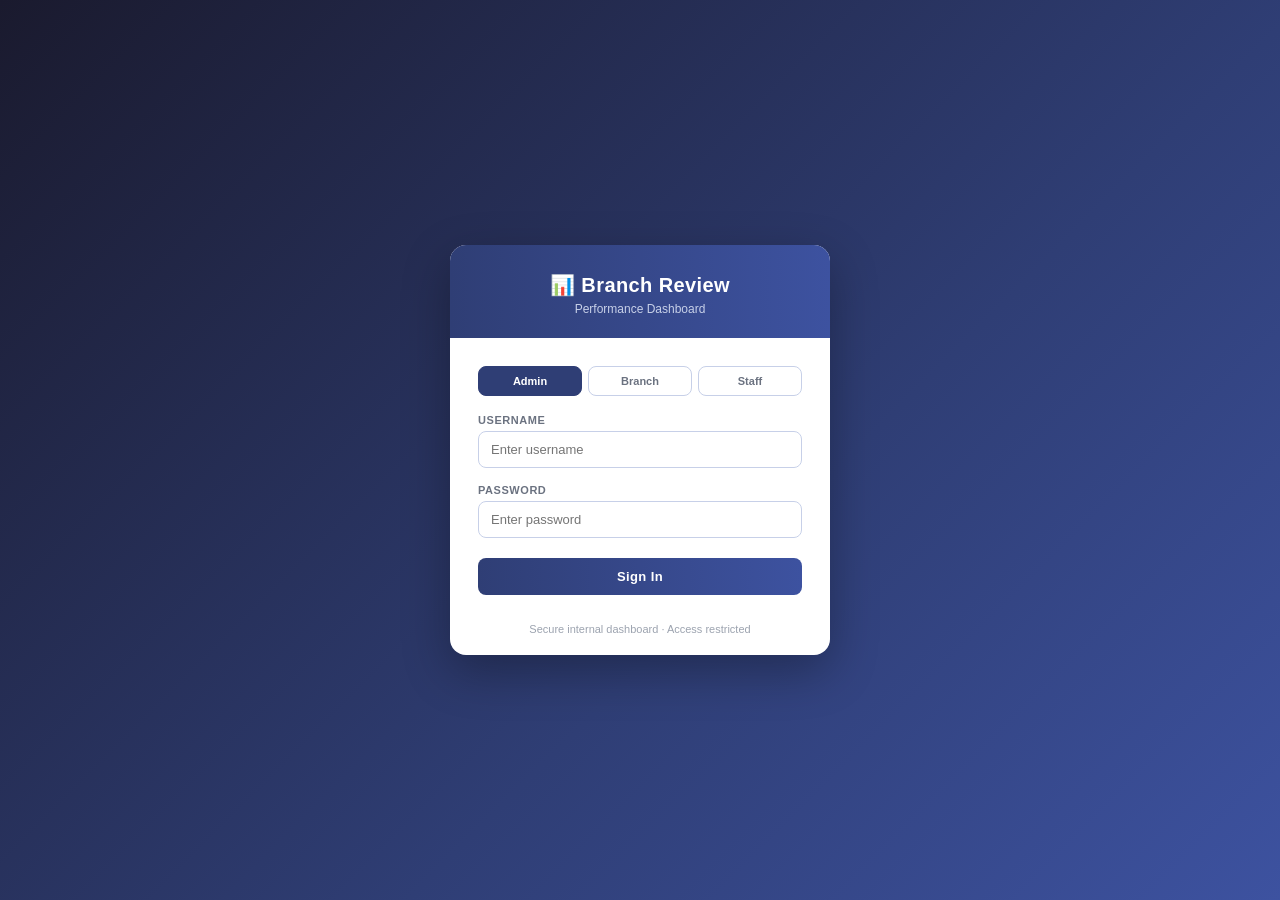
==== commit dd9d429d: "Update index.html" ====
--- a/index.html
+++ b/index.html
@@ -26,6 +26,7 @@
     <select id="staffSel" style="display:none" onchange="render();closeTopbarMenu()"></select>
     <span id="userInfo"></span>
     <button class="tb-btn" onclick="openProfilePicker();closeTopbarMenu()">👤 Employee Profile</button>
+    <button class="tb-btn" id="reviewChecklistBtn" style="display:none" onclick="openReviewChecklist();closeTopbarMenu()">📝 Review Checklist</button>
     <button class="tb-btn" onclick="doExport();closeTopbarMenu()">↓ Export</button>
     <button class="tb-btn danger" onclick="doLogout()">Logout</button>
   </div>
@@ -56,16 +57,20 @@
   </div>
 </div>
 
+<!-- ━━━ REVIEW CHECKLIST — dedicated overlay for the 21 tagged reviewers only.
+     Replaces the old fixed-bottom banner (was blocking content on mobile). ━━━ -->
+<div class="overlay" id="checklistOverlay" onclick="maybeCloseChecklist(event)">
+  <div class="modal" id="checklistModal">
+    <div class="modal-head">
+      <h3 id="checklistModalTitle">📝 Review Checklist</h3>
+      <button class="mclose" onclick="closeReviewChecklist()">×</button>
+    </div>
+    <div class="modal-body" id="checklistModalBody"></div>
+  </div>
+</div>
+
 
 <script src="script.js"></script>
 
-<!-- Staff reviewed bar — shown only for staff role -->
-<div id="reviewedBar">
-  <span style="font-size:13px;color:#fff;font-weight:500" id="reviewedMsg">
-    📌 Have you reviewed your performance for today?
-  </span>
-  <button id="reviewedBtn" onclick="markReviewed()">✓ Mark as Reviewed</button>
-</div>
-
 </body>
 </html>
--- a/style.css
+++ b/style.css
@@ -0,0 +1,891 @@
+    *, *::before, *::after { box-sizing: border-box; margin: 0; padding: 0; }
+
+    :root {
+      --bg:        #f0f2f8;
+      --surf:      #ffffff;
+      --surf2:     #f7f8fc;
+      --surf3:     #eef0f7;
+      --border:    rgba(60,80,160,0.13);
+      --border2:   rgba(60,80,160,0.22);
+      --navy:      #1e3a8a;
+      --navy2:     #2d4db0;
+      --navy3:     #3b5ec4;
+      --text:      #0f172a;
+      --text2:     #475569;
+      --text3:     #94a3b8;
+      --green:     #166534;
+      --green-l:   #dcfce7;
+      --green-b:   #86efac;
+      --amber:     #92400e;
+      --amber-l:   #fef3c7;
+      --amber-b:   #fcd34d;
+      --red:       #991b1b;
+      --red-l:     #fee2e2;
+      --red-b:     #fca5a5;
+      --blue:      #1e40af;
+      --blue-l:    #dbeafe;
+      --blue-b:    #93c5fd;
+      /* RD teal */
+      --teal:      #0f766e;
+      --teal-l:    #ccfbf1;
+      --teal-b:    #5eead4;
+      --r:         14px;
+      --r-sm:      9px;
+      --shadow:    0 1px 3px rgba(15,23,80,.07), 0 4px 16px rgba(15,23,80,.05);
+      --shadow-md: 0 4px 20px rgba(15,23,80,.13);
+    }
+
+    body {
+      font-family: 'Inter', system-ui, sans-serif;
+      background: var(--bg);
+      color: var(--text);
+      font-size: 13px;
+      line-height: 1.5;
+      min-height: 100vh;
+      -webkit-font-smoothing: antialiased;
+    }
+
+    /* ━━━ TOPBAR ━━━ */
+    .topbar {
+      background: var(--navy);
+      height: 54px;
+      padding: 0 20px;
+      display: flex;
+      align-items: center;
+      gap: 8px;
+      position: sticky;
+      top: 0;
+      z-index: 400;
+      box-shadow: 0 2px 12px rgba(15,23,80,.25);
+    }
+    .topbar h1 {
+      font-size: 15px;
+      font-weight: 700;
+      color: #fff;
+      flex: 1;
+      min-width: 0;
+      white-space: nowrap;
+      overflow: hidden;
+      text-overflow: ellipsis;
+      letter-spacing: -.01em;
+      display: flex;
+      align-items: center;
+      gap: 8px;
+    }
+    .topbar h1::before {
+      content: '';
+      display: inline-block;
+      width: 26px; height: 26px;
+      background: linear-gradient(135deg,#60a5fa,#818cf8);
+      border-radius: 7px;
+      flex-shrink: 0;
+    }
+    .topbar a.nav-link {
+      font-size: 12px;
+      font-family: inherit;
+      text-decoration: none;
+      padding: 6px 13px;
+      border-radius: 7px;
+      background: rgba(255,255,255,.10);
+      color: rgba(255,255,255,.88);
+      font-weight: 500;
+      transition: background .15s;
+      white-space: nowrap;
+      border: 1px solid rgba(255,255,255,.12);
+    }
+    .topbar a.nav-link:hover { background: rgba(255,255,255,.18); }
+    .topbar a.nav-link.admin-link {
+      background: rgba(251,191,36,.15);
+      color: #fbbf24;
+      border-color: rgba(251,191,36,.25);
+    }
+    select {
+      font-family: inherit;
+      font-size: 12px;
+      padding: 6px 10px;
+      border: 1px solid rgba(255,255,255,.18);
+      border-radius: 7px;
+      background: rgba(255,255,255,.10);
+      color: #fff;
+      cursor: pointer;
+      outline: none;
+    }
+    select option { background: #1e3a8a; color: #fff; }
+    .tb-btn {
+      font-family: inherit;
+      font-size: 12px;
+      padding: 6px 13px;
+      border: 1px solid rgba(255,255,255,.15);
+      border-radius: 7px;
+      background: rgba(255,255,255,.10);
+      color: rgba(255,255,255,.88);
+      cursor: pointer;
+      font-weight: 500;
+      transition: background .15s;
+      white-space: nowrap;
+    }
+    .tb-btn:hover { background: rgba(255,255,255,.18); }
+    .tb-btn.danger {
+      background: rgba(239,68,68,.15);
+      border-color: rgba(239,68,68,.25);
+      color: #fca5a5;
+    }
+    .tb-btn.danger:hover { background: rgba(239,68,68,.25); }
+    #userInfo { font-size: 11px; color: rgba(255,255,255,.4); white-space: nowrap; flex-shrink: 0; }
+    .topbar-controls { display: contents; }
+    .tb-hamburger { display: none; }
+
+    /* ━━━ LAYOUT ━━━ */
+    .main {
+      padding: 16px 18px;
+      display: flex;
+      flex-direction: column;
+      gap: 14px;
+      max-width: 1440px;
+      margin: 0 auto;
+    }
+
+    /* ━━━ BASE CARD ━━━ */
+    .card {
+      background: var(--surf);
+      border: 1px solid var(--border);
+      border-radius: var(--r);
+      overflow: hidden;
+      box-shadow: var(--shadow);
+    }
+
+    /* ━━━ CARD HEADER ━━━ */
+    .card-head {
+      padding: 12px 18px;
+      border-bottom: 1px solid var(--border);
+      display: flex;
+      align-items: center;
+      justify-content: space-between;
+      flex-wrap: wrap;
+      gap: 6px;
+      background: var(--navy);
+    }
+    .card-head h2 {
+      font-size: 13px;
+      font-weight: 600;
+      color: #fff;
+      letter-spacing: -.01em;
+    }
+    .card-head .ch-sub {
+      font-size: 11px;
+      color: rgba(255,255,255,.45);
+    }
+
+    /* ━━━ MONTH ROW ━━━ */
+    .months-row {
+      display: flex;
+      flex-wrap: wrap;
+      gap: 5px;
+      padding: 11px 16px;
+      border-bottom: 1px solid var(--border);
+      align-items: center;
+      background: var(--surf2);
+    }
+    .months-lbl {
+      font-size: 10px;
+      font-weight: 600;
+      letter-spacing: .08em;
+      text-transform: uppercase;
+      color: var(--text3);
+      margin-right: 4px;
+      flex-shrink: 0;
+    }
+    .chip {
+      display: inline-block;
+      padding: 4px 11px;
+      border-radius: 20px;
+      background: var(--surf);
+      border: 1px solid var(--border2);
+      font-size: 11px;
+      cursor: pointer;
+      color: var(--text2);
+      font-weight: 500;
+      transition: all .14s;
+      user-select: none;
+    }
+    .chip.on {
+      background: var(--navy);
+      color: #fff;
+      border-color: var(--navy);
+      font-weight: 600;
+    }
+    .chip:hover:not(.on) { background: var(--surf3); border-color: var(--navy3); color: var(--navy); }
+    .chip-action {
+      font-family: inherit;
+      font-size: 10px;
+      padding: 4px 10px;
+      border-radius: 20px;
+      background: transparent;
+      border: 1px solid var(--border2);
+      color: var(--text3);
+      cursor: pointer;
+      transition: all .14s;
+    }
+    .chip-action:hover { background: var(--surf3); color: var(--text2); border-color: var(--border2); }
+
+    /* ━━━ KPI METRICS ROW ━━━ */
+    .metrics-row {
+      display: grid;
+      grid-template-columns: repeat(auto-fit, minmax(140px, 1fr));
+      gap: 12px;
+      padding: 14px 16px;
+      background: var(--surf2);
+      border-bottom: 1px solid var(--border);
+    }
+    .mc {
+      background: var(--surf);
+      border-radius: var(--r-sm);
+      padding: 13px 15px;
+      border: 1px solid var(--border);
+      position: relative;
+      overflow: hidden;
+      transition: box-shadow .18s;
+    }
+    .mc:hover { box-shadow: var(--shadow-md); }
+    .mc::after {
+      content: '';
+      position: absolute;
+      left: 0; top: 0; bottom: 0;
+      width: 3px;
+      background: linear-gradient(180deg, #60a5fa, #818cf8);
+      border-radius: 3px 0 0 3px;
+    }
+    .mc.mc-green::after { background: linear-gradient(180deg,#4ade80,#22c55e); }
+    .mc.mc-red::after   { background: linear-gradient(180deg,#f87171,#ef4444); }
+    .mc.mc-amber::after { background: linear-gradient(180deg,#fbbf24,#f59e0b); }
+    .mc.mc-rddue { background: #fef2f2; }
+    .mc.mc-rddue::after { background: linear-gradient(180deg,#f87171,#b91c1c); }
+    .mc.mc-rddue:hover { box-shadow: 0 2px 10px rgba(220,38,38,.18); }
+    .mc.mc-closing { background: #eef2ff; }
+    .mc.mc-closing::after { background: linear-gradient(180deg,#818cf8,#4338ca); }
+    .mc.mc-closing:hover { box-shadow: 0 2px 10px rgba(67,56,202,.18); }
+    .ml { font-size: 10px; color: var(--text3); margin-bottom: 5px; text-transform: uppercase; letter-spacing: .07em; font-weight: 600; }
+    .mv { font-size: 22px; font-weight: 700; line-height: 1.1; font-variant-numeric: tabular-nums; }
+    .ms { font-size: 10px; color: var(--text3); margin-top: 3px; }
+
+    /* ━━━ TABLES ━━━ */
+    table { width: 100%; border-collapse: collapse; font-size: 12px; }
+    thead th {
+      background: var(--surf2);
+      color: var(--text3);
+      padding: 9px 13px;
+      text-align: left;
+      font-weight: 600;
+      font-size: 10px;
+      letter-spacing: .07em;
+      text-transform: uppercase;
+      border-bottom: 1px solid var(--border);
+      white-space: nowrap;
+    }
+    td {
+      padding: 9px 13px;
+      border-bottom: 1px solid var(--border);
+      vertical-align: middle;
+    }
+    tr:last-child td { border-bottom: none; }
+    tbody tr:hover td { background: var(--surf2); }
+
+    /* staff card layout — flex-based rows, no tables */
+
+    /* ━━━ PROGRESS BAR ━━━ */
+    .bar-wrap { display: flex; align-items: center; gap: 7px; }
+    .bar-bg {
+      flex: 1;
+      height: 6px;
+      border-radius: 3px;
+      background: var(--surf3);
+      overflow: hidden;
+      min-width: 50px;
+    }
+    .bar-fill { height: 100%; border-radius: 3px; transition: width .4s ease; }
+
+    /* ━━━ BADGES ━━━ */
+    .badge {
+      font-size: 10px;
+      padding: 2px 8px;
+      border-radius: 20px;
+      font-weight: 600;
+      white-space: nowrap;
+      letter-spacing: .02em;
+      display: inline-block;
+    }
+    .bg { background: var(--red-l);   color: var(--red);   border: 1px solid var(--red-b); }
+    .ba { background: var(--amber-l); color: var(--amber); border: 1px solid var(--amber-b); }
+    .bn { background: var(--green-l); color: var(--green); border: 1px solid var(--green-b); }
+    .bb { background: var(--blue-l);  color: var(--blue);  border: 1px solid var(--blue-b); }
+
+    /* ━━━ TABS ━━━ */
+    .tab-row {
+      display: flex;
+      border-bottom: 1px solid var(--border);
+      overflow-x: auto;
+      background: var(--surf2);
+      scrollbar-width: none;
+    }
+    .tab-row::-webkit-scrollbar { display: none; }
+    .tab {
+      padding: 12px 18px;
+      font-size: 12px;
+      cursor: pointer;
+      border-bottom: 2px solid transparent;
+      color: var(--text3);
+      white-space: nowrap;
+      flex-shrink: 0;
+      font-weight: 500;
+      transition: all .14s;
+    }
+    .tab.on { border-bottom-color: var(--navy); color: var(--navy); background: var(--surf); font-weight: 600; }
+    .tab:hover:not(.on) { background: var(--surf3); color: var(--text2); }
+    .tp { display: none; }
+    .tp.on { display: block; }
+
+    /* ━━━ STAFF GRID ━━━ */
+    .staff-grid {
+      display: flex;
+      flex-direction: column;
+      gap: 16px;
+      padding: 20px;
+    }
+
+    /* ━━━ STAFF CARD — same horizontal "card + table" style as Branch Snapshot ━━━ */
+    .sc { margin: 0; }
+    .sc .card-head h2 { display: flex; align-items: center; gap: 8px; }
+    .sc .doj-tag { font-size: 11px; font-weight: 400; color: rgba(255,255,255,.55); }
+    .sc .doj-yrs {
+      color: #93c5fd; font-weight: 700;
+      background: rgba(147,197,253,.14); padding: 1px 6px; border-radius: 20px;
+    }
+    .sc .ch-sub b { color: #fff; font-weight: 700; }
+
+    .avatar {
+      width: 46px; height: 46px;
+      border-radius: 14px;
+      background: rgba(255,255,255,.15);
+      border: 2px solid rgba(255,255,255,.25);
+      display: flex;
+      align-items: center;
+      justify-content: center;
+      font-size: 15px;
+      font-weight: 800;
+      color: #fff;
+      flex-shrink: 0;
+      letter-spacing: .04em;
+      box-shadow: 0 4px 12px rgba(0,0,0,.22), inset 0 1px 0 rgba(255,255,255,.18);
+    }
+    .prod-dot {
+      width: 9px; height: 9px;
+      border-radius: 50%;
+      flex-shrink: 0;
+      display: inline-block;
+    }
+    .prod-name { font-weight: 600; }
+
+    .stf-ach { cursor: pointer; font-weight: 700; }
+    .stf-ach:hover { text-decoration: underline; text-underline-offset: 3px; text-decoration-color: rgba(59,130,246,.5); }
+    .stf-pill {
+      display: inline-block;
+      font-size: 11px; font-weight: 800;
+      padding: 2px 9px;
+      border-radius: 20px;
+    }
+    .stf-out {
+      cursor: pointer;
+      color: var(--navy2);
+      font-weight: 600;
+    }
+    .stf-out:hover { text-decoration: underline; text-underline-offset: 3px; }
+    .stf-sub { font-size: 10px; color: var(--text3); }
+    .stf-mu { color: var(--text3); font-style: italic; }
+    .sc-out-chevron { font-size: 11px; color: #b91c1c; opacity: .55; margin-left: 4px; }
+
+    /* ━━━ RANKINGS ━━━ */
+    .rank-row {
+      display: flex;
+      align-items: center;
+      gap: 10px;
+      padding: 10px 16px;
+      border-bottom: 1px solid var(--border);
+      font-size: 12px;
+      background: var(--surf);
+      transition: background .13s;
+    }
+    .rank-row:last-child { border-bottom: none; }
+    .rank-row:hover { background: var(--surf2); }
+    .rnum {
+      width: 26px; height: 26px;
+      border-radius: 50%;
+      background: var(--surf3);
+      display: flex;
+      align-items: center;
+      justify-content: center;
+      font-size: 10px;
+      font-weight: 700;
+      flex-shrink: 0;
+      border: 1px solid var(--border2);
+      color: var(--navy2);
+    }
+    .rnum.gold   { background: #fef3c7; color: #92400e; border-color: #fcd34d; }
+    .rnum.silver { background: #f1f5f9; color: #64748b; border-color: #cbd5e1; }
+    .rnum.bronze { background: #fef0e6; color: #9a3412; border-color: #fdba74; }
+
+    /* ━━━ SECTION DIVIDERS ━━━ */
+    .sec-label {
+      font-size: 10px;
+      font-weight: 700;
+      letter-spacing: .09em;
+      color: var(--text3);
+      padding: 8px 16px;
+      text-transform: uppercase;
+      background: var(--surf2);
+      border-top: 1px solid var(--border);
+      border-bottom: 1px solid var(--border);
+      display: flex;
+      align-items: center;
+      gap: 7px;
+    }
+    .sec-dot {
+      width: 6px; height: 6px;
+      border-radius: 50%;
+      flex-shrink: 0;
+    }
+
+    /* ━━━ CORRECTIVE ACTION CARDS ━━━ */
+    .ca-grid {
+      display: grid;
+      grid-template-columns: repeat(auto-fill, minmax(275px, 1fr));
+      gap: 12px;
+      padding: 14px;
+    }
+    .ca-card {
+      border-radius: var(--r);
+      overflow: hidden;
+      border: 1px solid #e4e4e4;
+      box-shadow: var(--shadow);
+      transition: box-shadow .2s;
+    }
+    .ca-card:hover { box-shadow: var(--shadow-md); }
+    .ca-head {
+      padding: 10px 14px;
+      font-size: 12px;
+      font-weight: 600;
+      border-bottom: 1px solid rgba(0,0,0,.09);
+      display: flex;
+      align-items: center;
+      justify-content: space-between;
+    }
+    .ca-body { padding: 12px 14px; background: var(--surf); font-size: 12px; color: var(--text2); }
+    .ca-stats {
+      display: flex;
+      gap: 12px;
+      margin-bottom: 10px;
+      font-size: 11px;
+      flex-wrap: wrap;
+      padding-bottom: 8px;
+      border-bottom: 1px solid var(--border);
+    }
+    .step {
+      display: flex;
+      gap: 8px;
+      align-items: flex-start;
+      margin-bottom: 7px;
+      padding-bottom: 7px;
+      border-bottom: 1px dashed var(--border);
+    }
+    .step:last-child { margin-bottom: 0; padding-bottom: 0; border-bottom: none; }
+    .snum {
+      width: 20px; height: 20px;
+      border-radius: 50%;
+      background: var(--navy);
+      color: #fff;
+      display: flex;
+      align-items: center;
+      justify-content: center;
+      font-size: 9px;
+      font-weight: 700;
+      flex-shrink: 0;
+      margin-top: 1px;
+    }
+
+    /* ━━━ TREND ━━━ */
+    .trend-up { color: var(--green); font-weight: 700; }
+    .trend-dn { color: var(--red);   font-weight: 700; }
+
+    /* ━━━ EMPTY / SPINNER ━━━ */
+    .empty   { padding: 40px; text-align: center; color: var(--text3); font-size: 13px; }
+    .spinner { padding: 50px; text-align: center; color: var(--text3); font-size: 14px; }
+
+    /* ━━━ MODAL ━━━ */
+    .overlay {
+      display: none;
+      position: fixed;
+      inset: 0;
+      background: rgba(10,16,60,.55);
+      z-index: 500;
+      align-items: center;
+      justify-content: center;
+      padding: 16px;
+      backdrop-filter: blur(4px);
+    }
+    .overlay.open { display: flex; }
+    .modal {
+      background: var(--surf);
+      border-radius: var(--r);
+      width: 460px;
+      max-width: 100%;
+      max-height: 88vh;
+      overflow-y: auto;
+      border: 1px solid var(--border);
+      box-shadow: 0 24px 64px rgba(15,23,80,.28);
+    }
+    .modal-head {
+      padding: 13px 16px;
+      border-bottom: 1px solid var(--border);
+      display: flex;
+      align-items: center;
+      justify-content: space-between;
+      background: var(--navy);
+      border-radius: var(--r) var(--r) 0 0;
+    }
+    .modal-head h3 { font-size: 13px; font-weight: 600; color: #fff; }
+    .mclose {
+      background: rgba(255,255,255,.12);
+      border: none;
+      width: 26px; height: 26px;
+      border-radius: 50%;
+      color: rgba(255,255,255,.7);
+      cursor: pointer;
+      font-size: 16px;
+      line-height: 1;
+      display: flex;
+      align-items: center;
+      justify-content: center;
+      transition: background .14s;
+    }
+    .mclose:hover { background: rgba(255,255,255,.22); color: #fff; }
+    .modal-body { padding: 16px 18px; }
+    .modal.wide { width: 640px; }
+
+    /* ━━━ MODAL OUTSTANDING BLOCK ━━━ */
+    .out-block {
+      margin-top: 12px;
+      padding: 11px 14px;
+      border-radius: var(--r-sm);
+      display: flex;
+      align-items: center;
+      gap: 12px;
+      border: 1px solid;
+    }
+    .out-block.inv { background: #eff6ff; border-color: #bfdbfe; }
+    .out-block.gl  { background: #fffbeb; border-color: #fde68a; }
+    .out-block.rd  { background: #f0fdfa; border-color: #99f6e4; }
+    .out-icon {
+      width: 34px; height: 34px;
+      border-radius: 9px;
+      display: flex;
+      align-items: center;
+      justify-content: center;
+      font-size: 17px;
+      flex-shrink: 0;
+    }
+    .inv .out-icon { background: #dbeafe; }
+    .gl  .out-icon { background: #fef3c7; }
+    .rd  .out-icon { background: #ccfbf1; }
+    .out-lbl  { font-size: 10px; font-weight: 600; text-transform: uppercase; letter-spacing: .07em; margin-bottom: 2px; }
+    .inv .out-lbl { color: #1e40af; }
+    .gl  .out-lbl { color: #92400e; }
+    .rd  .out-lbl { color: #0f766e; }
+    .out-val  { font-size: 17px; font-weight: 700; }
+    .inv .out-val { color: #1e40af; }
+    .gl  .out-val  { color: #92400e; }
+    .rd  .out-val  { color: #0f766e; }
+    .out-block.rddue { background: #fef2f2; border-color: #fecaca; }
+    .rddue .out-icon { background: #fee2e2; }
+    .rddue .out-lbl  { color: #b91c1c; }
+    .rddue .out-val  { color: #b91c1c; }
+    .out-block .out-sub { font-size: 11px; color: #7f1d1d; opacity: .8; margin-top: 3px; }
+    .out-block.closing { background: #eef2ff; border-color: #c7d2fe; }
+    .closing .out-icon { background: #e0e7ff; }
+    .closing .out-lbl  { color: #4338ca; }
+    .closing .out-val  { color: #4338ca; }
+    .out-block.closing .out-sub { color: #3730a3; opacity: .85; }
+
+    /* ━━━ REVIEWED BAR ━━━ */
+    #reviewedBar {
+      display: none;
+      position: fixed;
+      bottom: 0; left: 0; right: 0;
+      z-index: 300;
+      background: var(--navy);
+      padding: 11px 18px;
+      flex-direction: row;
+      align-items: center;
+      justify-content: space-between;
+      box-shadow: 0 -3px 14px rgba(15,23,80,.22);
+      flex-wrap: wrap;
+      gap: 8px;
+      border-top: 1px solid rgba(255,255,255,.1);
+    }
+    #reviewedBtn {
+      padding: 8px 20px;
+      background: #22c55e;
+      color: #fff;
+      border: none;
+      border-radius: 8px;
+      font-size: 12px;
+      font-weight: 600;
+      cursor: pointer;
+      font-family: inherit;
+      transition: opacity .15s;
+    }
+    #reviewedBtn:hover { opacity: .88; }
+
+    /* ━━━ RESPONSIVE ━━━ */
+    @media (max-width: 640px) {
+      .topbar { padding: 0 12px; height: 50px; gap: 7px; }
+      .topbar h1 { font-size: 13px; }
+      .main { padding: 10px 10px; gap: 10px; }
+      .metrics-row { grid-template-columns: 1fr 1fr; gap: 9px; padding: 11px 13px; }
+      .staff-grid { padding: 10px; gap: 12px; }
+      .ca-grid { grid-template-columns: 1fr; padding: 10px; }
+      .tab { padding: 10px 13px; font-size: 11px; }
+      .sc table { font-size: 11px; }
+      .sc thead th, .sc td { padding: 7px 8px; }
+      .sc .avatar { width: 24px; height: 24px; font-size: 10px; }
+      .card-head h2 { font-size: 12px; }
+    }
+
+    /* ━━━ MOBILE TOPBAR MENU — collapses selects/links/buttons into a
+       dropdown behind a hamburger, instead of cramming/wrapping in one row ━━━ */
+    @media (max-width: 768px) {
+      .tb-hamburger {
+        display: flex; align-items: center; justify-content: center;
+        width: 34px; height: 34px; flex-shrink: 0;
+        border: 1px solid rgba(255,255,255,.18);
+        border-radius: 7px;
+        background: rgba(255,255,255,.10);
+        color: #fff; font-size: 17px; line-height: 1;
+        cursor: pointer;
+      }
+      .tb-hamburger:hover { background: rgba(255,255,255,.18); }
+      .tb-hamburger.open { background: rgba(255,255,255,.22); }
+
+      .topbar-controls {
+        display: none;
+        position: fixed;
+        top: 50px; left: 0; right: 0;
+        background: var(--navy);
+        flex-direction: column;
+        align-items: stretch;
+        gap: 9px;
+        padding: 14px 14px 20px;
+        max-height: calc(100vh - 50px);
+        overflow-y: auto;
+        box-shadow: 0 10px 24px rgba(15,23,80,.4);
+        z-index: 399;
+        -webkit-overflow-scrolling: touch;
+      }
+      .topbar-controls.open { display: flex; }
+      .topbar-controls .nav-link,
+      .topbar-controls select,
+      .topbar-controls .tb-btn {
+        width: 100%;
+        box-sizing: border-box;
+        text-align: center;
+        padding: 11px 14px;
+        font-size: 13px;
+      }
+      .topbar-controls #adminReportLink { display: block; }
+      .topbar-controls #adminReportLink .nav-link { display: block; margin-bottom: 9px; }
+      .topbar-controls #adminReportLink .nav-link:last-child { margin-bottom: 0; }
+      .topbar-controls #userInfo {
+        text-align: center; padding: 4px 0 2px;
+        border-top: 1px solid rgba(255,255,255,.12);
+        margin-top: 3px; padding-top: 10px;
+      }
+    }
+
+    /* ━━━━━━━━━━━━━━━━━━━━━━━━━━━━━━━━━━━━━━━━━━━━━━━━━━━━━━━
+       EMPLOYEE PROFILE — additive only, does not alter any
+       existing rule above. Uses its own overlay/modal ids.
+       Full-screen popup, figures only — no bars/graphs.
+    ━━━━━━━━━━━━━━━━━━━━━━━━━━━━━━━━━━━━━━━━━━━━━━━━━━━━━━━ */
+    #profOverlay { padding: 0; }
+    .modal-full {
+      width: 100vw; height: 100vh;
+      max-width: 100vw; max-height: 100vh;
+      border-radius: 0;
+      display: flex; flex-direction: column;
+    }
+    .modal-full .modal-head { border-radius: 0; flex-shrink: 0; }
+    .modal-full .modal-body { flex: 1; overflow-y: auto; padding: 20px 22px 40px; }
+    .prof-scroll-inner { max-width: 900px; margin: 0 auto; }
+
+    .prof-search {
+      width: 100%;
+      padding: 10px 12px;
+      border-radius: var(--r-sm);
+      border: 1px solid var(--border2);
+      font-size: 13px;
+      font-family: inherit;
+      background: var(--surf2);
+      color: var(--text);
+    }
+    .prof-search:focus { outline: none; border-color: var(--navy3); }
+    .prof-pick-row {
+      display: flex; align-items: center; gap: 10px;
+      padding: 10px 8px;
+      border-radius: var(--r-sm);
+      cursor: pointer;
+      transition: background .12s;
+      max-width: 560px;
+    }
+    .prof-pick-row:hover { background: var(--surf3); }
+    .prof-pick-row + .prof-pick-row { border-top: 1px solid var(--border); }
+
+    .prof-back {
+      display: inline-block;
+      font-size: 12px;
+      font-weight: 600;
+      color: var(--navy3);
+      cursor: pointer;
+      margin-bottom: 14px;
+    }
+    .prof-back:hover { text-decoration: underline; }
+
+    .prof-head {
+      display: flex; align-items: center; gap: 16px;
+      padding-bottom: 16px;
+      border-bottom: 1px solid var(--border);
+      margin-bottom: 16px;
+      flex-wrap: wrap;
+    }
+    .prof-name { font-size: 19px; font-weight: 700; color: var(--text); }
+    .prof-meta-grid {
+      display: flex; flex-wrap: wrap; gap: 4px 22px;
+      margin-top: 6px;
+    }
+    .prof-meta-item { font-size: 12px; color: var(--text2); }
+    .prof-meta-item b { color: var(--text); font-weight: 600; }
+    .prof-rank-pill { font-size: 24px; font-weight: 800; line-height: 1; }
+
+    .prof-stats-grid {
+      display: grid; grid-template-columns: repeat(3,1fr); gap: 10px;
+      margin-bottom: 4px;
+    }
+    .prof-stat {
+      background: var(--surf2);
+      border: 1px solid var(--border);
+      border-radius: var(--r-sm);
+      padding: 10px;
+      text-align: center;
+    }
+    .prof-stat-v { font-size: 15px; font-weight: 700; color: var(--text); }
+    .prof-stat-l { font-size: 10px; color: var(--text3); margin-top: 3px; font-weight: 500; }
+
+    .prof-insight-box {
+      background: var(--surf2);
+      border: 1px solid var(--border);
+      border-radius: var(--r-sm);
+      padding: 4px 12px;
+    }
+    .prof-insight-row {
+      padding: 8px 0;
+      font-size: 12.5px;
+      color: var(--text2);
+      line-height: 1.5;
+    }
+    .prof-insight-row + .prof-insight-row { border-top: 1px dashed var(--border); }
+    .prof-insight-row b { color: var(--text); }
+
+    /* ── Outstanding summary cards (figures only) ── */
+    .prof-outstanding-grid {
+      display: grid; grid-template-columns: repeat(auto-fit,minmax(160px,1fr)); gap: 10px;
+    }
+    .prof-out-card {
+      background: var(--surf2);
+      border: 1px solid var(--border);
+      border-radius: var(--r-sm);
+      padding: 10px 12px;
+    }
+    .prof-out-card .lbl { font-size: 10px; text-transform: uppercase; color: var(--text3); font-weight: 600; letter-spacing: .05em; }
+    .prof-out-card .val { font-size: 16px; font-weight: 700; color: var(--text); margin-top: 3px; }
+    .prof-out-card .sub { font-size: 10.5px; color: var(--text3); margin-top: 2px; }
+    .prof-out-card.due, .prof-out-card.closing { cursor: pointer; }
+    .prof-out-card.due:hover, .prof-out-card.closing:hover { border-color: var(--border2); }
+
+    /* ── Per-product detail block ── */
+    .prof-detail-block {
+      border: 1px solid var(--border);
+      border-radius: var(--r-sm);
+      margin-bottom: 16px;
+      overflow: hidden;
+    }
+    .prof-detail-head {
+      background: var(--surf2);
+      padding: 10px 14px;
+      font-weight: 700;
+      font-size: 13px;
+      display: flex; align-items: center; gap: 8px;
+      border-bottom: 1px solid var(--border);
+    }
+    .prof-detail-body { padding: 14px; }
+    .prof-subhead {
+      font-size: 10.5px; font-weight: 700; text-transform: uppercase; letter-spacing: .06em;
+      color: var(--text3); margin: 14px 0 8px;
+    }
+    .prof-subhead:first-child { margin-top: 0; }
+
+    .prof-figure-table { width: 100%; border-collapse: collapse; font-size: 12px; }
+    .prof-figure-table th {
+      text-align: right; padding: 6px 8px; font-size: 10px; text-transform: uppercase;
+      letter-spacing: .04em; color: var(--text3); border-bottom: 1px solid var(--border2);
+    }
+    .prof-figure-table th:first-child { text-align: left; }
+    .prof-figure-table td { padding: 7px 8px; text-align: right; border-bottom: 1px solid var(--border); }
+    .prof-figure-table td:first-child { text-align: left; font-weight: 600; }
+    .prof-figure-table tr:last-child td { border-bottom: none; }
+    .prof-figure-table tr.total-row td { font-weight: 700; background: var(--surf2); }
+    .prof-gap-pos { color: var(--green); font-weight: 700; }
+    .prof-gap-neg { color: var(--red); font-weight: 700; }
+    .prof-gap-neu { color: var(--text2); font-weight: 700; }
+
+    @media (max-width: 640px) {
+      .modal-full .modal-body { padding: 14px 12px 32px; }
+      .prof-stats-grid { grid-template-columns: 1fr 1fr; }
+      .prof-figure-table { font-size: 11px; }
+      .prof-figure-table th, .prof-figure-table td { padding: 5px 5px; }
+    }
+
+    /* ━━━ COMMITMENTS tab ━━━ */
+    .commit-tab-btn { font-size: 12px; font-weight: 600; padding: 6px 12px; border-radius: 999px; border: 1px solid rgba(255,255,255,.3); background: rgba(255,255,255,.12); color: #fff; cursor: pointer; white-space: nowrap; }
+    .commit-tab-btn:hover { background: rgba(255,255,255,.22); }
+    .commit-table { width: 100%; border-collapse: collapse; table-layout: fixed; }
+    .commit-table th { text-align: left; font-size: 10.5px; font-weight: 700; text-transform: uppercase; letter-spacing: .04em; color: var(--text3); padding: 6px 8px; border-bottom: 1px solid var(--border); }
+    .commit-table td { padding: 8px; font-size: 12.5px; border-bottom: 1px solid var(--border); vertical-align: top; word-break: break-word; }
+    .commit-table col.c-staff   { width: 22%; }
+    .commit-table col.c-month   { width: 12%; }
+    .commit-table col.c-product { width: 18%; }
+    .commit-table col.c-num     { width: 16%; }
+    .commit-editor { margin-top: 14px; padding: 14px; border: 1.5px solid #c7d2fe; border-radius: var(--r-sm); background: #eef2ff; }
+    .commit-editor-title { font-size: 12.5px; font-weight: 700; color: var(--accent, #4338ca); text-transform: uppercase; letter-spacing: .04em; margin-bottom: 4px; }
+    .commit-editor-hint { font-size: 11.5px; color: var(--text3); margin-bottom: 10px; }
+    .commit-staff-label { display: block; font-size: 11px; font-weight: 600; color: #374151; margin-bottom: 5px; }
+    .commit-staff-select {
+      width: 100%; padding: 9px 32px 9px 10px; border: 1.5px solid #a5b4fc; border-radius: 7px;
+      font-size: 13px; font-weight: 600; color: var(--ink, #1e293b); background-color: #fff;
+      appearance: none; -webkit-appearance: none;
+      background-image: url("data:image/svg+xml;utf8,<svg xmlns='http://www.w3.org/2000/svg' viewBox='0 0 20 20' fill='%234338ca'><path fill-rule='evenodd' d='M5.23 7.21a.75.75 0 011.06.02L10 11.168l3.71-3.938a.75.75 0 111.08 1.04l-4.25 4.5a.75.75 0 01-1.08 0l-4.25-4.5a.75.75 0 01.02-1.06z' clip-rule='evenodd'/></svg>");
+      background-repeat: no-repeat; background-position: right 10px center; background-size: 16px;
+      cursor: pointer; margin-bottom: 10px;
+    }
+    .commit-staff-select:focus { outline: none; border-color: var(--accent, #4338ca); box-shadow: 0 0 0 3px rgba(67,56,202,.15); }
+    .commit-form-row { display: grid; grid-template-columns: 1fr 110px; gap: 8px; align-items: center; padding: 6px 0; border-bottom: 1px solid var(--border); }
+    .commit-form-row input[type=number] { width: 100%; padding: 5px 7px; border: 1px solid var(--border); border-radius: 6px; font-size: 12.5px; }
+    .commit-remarks { width: 100%; margin-top: 8px; padding: 7px 8px; border: 1px solid var(--border); border-radius: 6px; font-size: 12.5px; font-family: inherit; resize: vertical; min-height: 50px; }
+    .commit-save-btn { margin-top: 10px; padding: 7px 16px; border: none; border-radius: 6px; background: var(--accent, #4338ca); color: #fff; font-weight: 600; font-size: 12.5px; cursor: pointer; }
+    .commit-save-btn:disabled { opacity: .6; cursor: default; }
